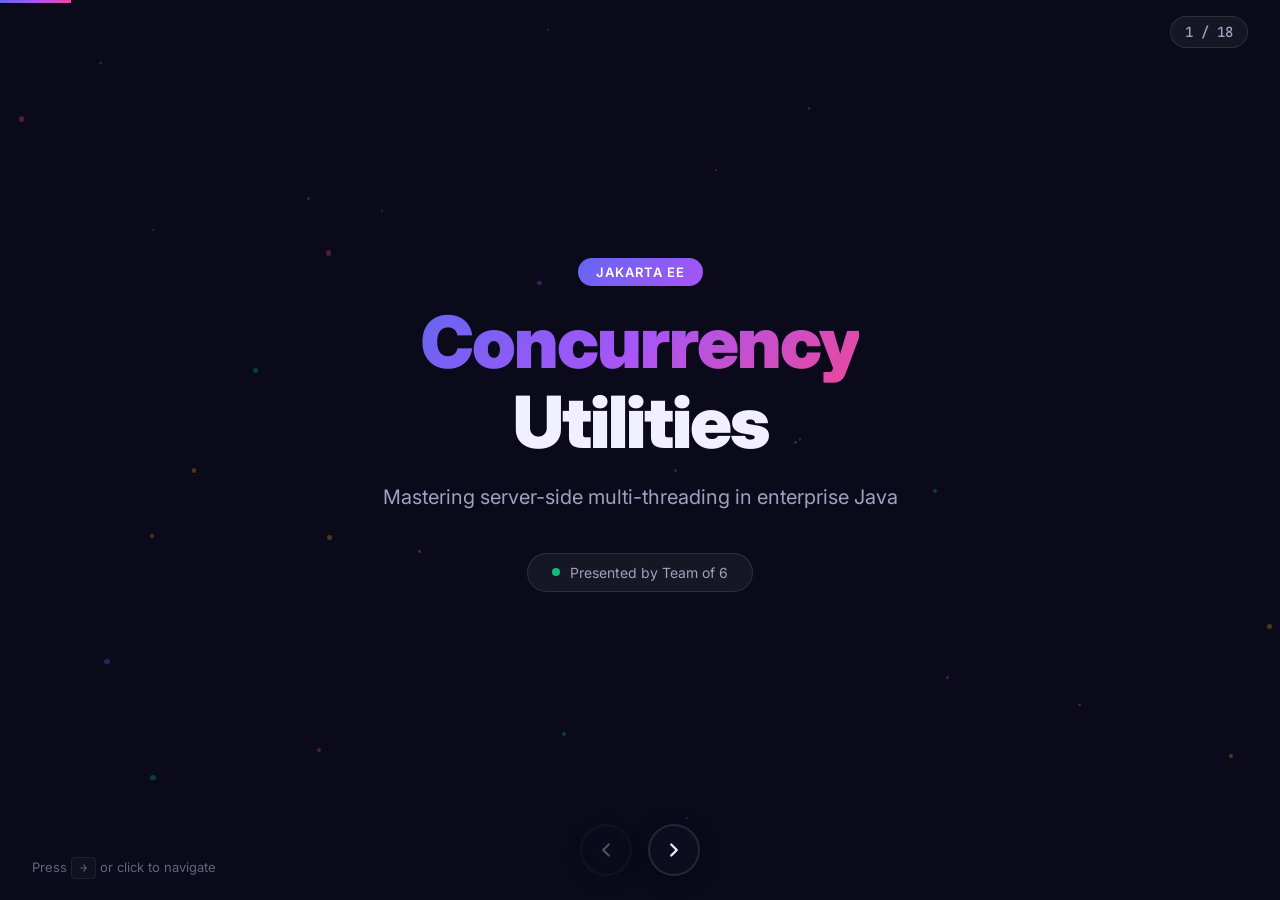
==== src/main/webapp/presentation/index.html @ 1af5ee8b "version2" ====
<!DOCTYPE html>
<html lang="en">
<head>
    <meta charset="UTF-8">
    <meta name="viewport" content="width=device-width, initial-scale=1.0">
    <title>Jakarta Concurrency Utilities — Presentation</title>
    <link href="https://fonts.googleapis.com/css2?family=Inter:wght@300;400;500;600;700;800;900&family=JetBrains+Mono:wght@400;500;600&display=swap" rel="stylesheet">
    <link rel="stylesheet" href="styles.css">
</head>
<body>

<!-- ========== SLIDE NAVIGATION ========== -->
<div class="progress-bar" id="progressBar"></div>
<div class="slide-counter" id="slideCounter">1 / 18</div>
<div class="nav-hint" id="navHint">Press <kbd>→</kbd> or click to navigate</div>

<!-- ========== SLIDES CONTAINER ========== -->
<div class="slides-wrapper" id="slidesWrapper">

    <!-- ==================== SLIDE 1: TITLE ==================== -->
    <section class="slide slide-title active" data-bg="dark">
        <div class="particle-bg" id="particles"></div>
        <div class="slide-content center-content">
            <div class="badge animate-pop">Jakarta EE</div>
            <h1 class="hero-title animate-slide-up">
                <span class="gradient-text">Concurrency</span>
                <br>Utilities
            </h1>
            <p class="subtitle animate-fade-in">Mastering server-side multi-threading in enterprise Java</p>
            <div class="team-badge animate-fade-in-delay">
                <span class="pulse-dot"></span>
                Presented by Team of 6
            </div>
        </div>
    </section>

    <!-- ==================== SLIDE 2: AGENDA ==================== -->
    <section class="slide" data-bg="dark">
        <div class="slide-content">
            <h2 class="section-title">📋 What We'll Cover Today</h2>
            <div class="agenda-grid">
                <div class="agenda-item" style="--delay: 0.1s">
                    <div class="agenda-number">01</div>
                    <div class="agenda-text">
                        <strong>Introduction</strong>
                        <span>Why Jakarta Concurrency?</span>
                    </div>
                </div>
                <div class="agenda-item" style="--delay: 0.2s">
                    <div class="agenda-number">02</div>
                    <div class="agenda-text">
                        <strong>ManagedExecutorService</strong>
                        <span>Controlled async execution</span>
                    </div>
                </div>
                <div class="agenda-item" style="--delay: 0.3s">
                    <div class="agenda-number">03</div>
                    <div class="agenda-text">
                        <strong>ManagedScheduledExecutorService</strong>
                        <span>Scheduled & periodic tasks</span>
                    </div>
                </div>
                <div class="agenda-item" style="--delay: 0.4s">
                    <div class="agenda-number">04</div>
                    <div class="agenda-text">
                        <strong>Async & Scheduled Tasks</strong>
                        <span>Real patterns & examples</span>
                    </div>
                </div>
                <div class="agenda-item" style="--delay: 0.5s">
                    <div class="agenda-number">05</div>
                    <div class="agenda-text">
                        <strong>Secure Thread Management</strong>
                        <span>Safety on the server</span>
                    </div>
                </div>
                <div class="agenda-item" style="--delay: 0.6s">
                    <div class="agenda-number">06</div>
                    <div class="agenda-text">
                        <strong>Use Cases</strong>
                        <span>Batch, notifications & more</span>
                    </div>
                </div>
            </div>
        </div>
    </section>

    <!-- ==================== SLIDE 3: THE PROBLEM ==================== -->
    <section class="slide" data-bg="gradient-red">
        <div class="slide-content center-content">
            <div class="emoji-large">🚫</div>
            <h2 class="section-title">The Problem</h2>
            <div class="callout-box danger">
                <h3>Why can't we just use <code>new Thread()</code>?</h3>
                <p>In a Jakarta EE server, creating raw threads is <strong>dangerous</strong>. The server has no control over them — no security context, no transaction propagation, no lifecycle management.</p>
            </div>
            <div class="comparison-row">
                <div class="comparison-card bad">
                    <div class="card-icon">💀</div>
                    <h4>Raw Threads</h4>
                    <ul>
                        <li>No security context</li>
                        <li>No JNDI access</li>
                        <li>Memory leaks</li>
                        <li>Uncontrolled lifecycle</li>
                    </ul>
                </div>
                <div class="comparison-card good">
                    <div class="card-icon">✅</div>
                    <h4>Jakarta Concurrency</h4>
                    <ul>
                        <li>Container-managed</li>
                        <li>Context propagation</li>
                        <li>Secure & monitored</li>
                        <li>Resource pooling</li>
                    </ul>
                </div>
            </div>
        </div>
    </section>

    <!-- ==================== SLIDE 4: WHAT IS JAKARTA CONCURRENCY ==================== -->
    <section class="slide" data-bg="dark">
        <div class="slide-content">
            <div class="badge">Section 01</div>
            <h2 class="section-title">What is Jakarta Concurrency?</h2>
            <div class="info-grid">
                <div class="info-card glass">
                    <div class="card-icon">📦</div>
                    <h3>Part of Jakarta EE</h3>
                    <p>A standardized API (formerly JSR 236) that provides concurrency utilities specifically designed for enterprise server applications.</p>
                </div>
                <div class="info-card glass">
                    <div class="card-icon">🧵</div>
                    <h3>Container-Managed</h3>
                    <p>All threads are created and supervised by the application server. The container controls thread pools, lifecycle, and context propagation.</p>
                </div>
                <div class="info-card glass">
                    <div class="card-icon">🔗</div>
                    <h3>Context-Aware</h3>
                    <p>Threads automatically inherit the security context, JNDI namespace, class loader, and other enterprise contexts from the calling thread.</p>
                </div>
            </div>
            <div class="key-point">
                <span class="key-icon">💡</span>
                <span>Think of it as <strong>java.util.concurrent</strong> — but redesigned for enterprise servers.</span>
            </div>
        </div>
    </section>

    <!-- ==================== SLIDE 5: THE 4 MAIN COMPONENTS ==================== -->
    <section class="slide" data-bg="dark">
        <div class="slide-content">
            <h2 class="section-title">The 4 Core Managed Objects</h2>
            <div class="four-grid">
                <div class="component-card" style="--accent: #6366f1">
                    <div class="component-icon">⚡</div>
                    <h3>ManagedExecutorService</h3>
                    <p>Submit async tasks (Runnable / Callable)</p>
                </div>
                <div class="component-card" style="--accent: #f59e0b">
                    <div class="component-icon">⏰</div>
                    <h3>ManagedScheduledExecutorService</h3>
                    <p>Schedule tasks with delays or at fixed rates</p>
                </div>
                <div class="component-card" style="--accent: #10b981">
                    <div class="component-icon">🏭</div>
                    <h3>ManagedThreadFactory</h3>
                    <p>Create container-managed threads</p>
                </div>
                <div class="component-card" style="--accent: #ec4899">
                    <div class="component-icon">🧩</div>
                    <h3>ContextService</h3>
                    <p>Capture & propagate contexts to threads</p>
                </div>
            </div>
        </div>
    </section>

    <!-- ==================== SLIDE 6: ManagedExecutorService EXPLAINED ==================== -->
    <section class="slide" data-bg="gradient-blue">
        <div class="slide-content">
            <div class="badge">Section 02</div>
            <h2 class="section-title">ManagedExecutorService</h2>
            <div class="split-layout">
                <div class="split-left">
                    <h3>📖 What is it?</h3>
                    <p>A managed version of <code>java.util.concurrent.ExecutorService</code> that the container provides. It executes tasks asynchronously while preserving the enterprise context.</p>
                    <div class="feature-list">
                        <div class="feature-item"><span class="check">✓</span> Inject with <code>@Resource</code></div>
                        <div class="feature-item"><span class="check">✓</span> Submit Runnable & Callable tasks</div>
                        <div class="feature-item"><span class="check">✓</span> Returns <code>Future&lt;T&gt;</code> for results</div>
                        <div class="feature-item"><span class="check">✓</span> Container handles thread lifecycle</div>
                    </div>
                </div>
                <div class="split-right">
                    <div class="code-window">
                        <div class="code-header">
                            <span class="dot red"></span>
                            <span class="dot yellow"></span>
                            <span class="dot green"></span>
                            <span class="code-title">OrderService.java</span>
                        </div>
                        <pre><code><span class="kw">@Stateless</span>
<span class="kw">public class</span> <span class="cls">OrderService</span> {

  <span class="kw">@Resource</span>
  <span class="typ">ManagedExecutorService</span> executor;

  <span class="kw">public void</span> <span class="fn">placeOrder</span>(<span class="typ">Order</span> order) {
    <span class="cmt">// Save order synchronously</span>
    orderRepo.save(order);

    <span class="cmt">// Fire-and-forget email</span>
    executor.<span class="fn">submit</span>(() -> {
      emailService.<span class="fn">send</span>(
        order.getEmail(),
        <span class="str">"Order Confirmed! 🎉"</span>
      );
    });
  }
}</code></pre>
                    </div>
                </div>
            </div>
        </div>
    </section>

    <!-- ==================== SLIDE 7: CREATIVE EXAMPLE - PIZZA TRACKER ==================== -->
    <section class="slide" data-bg="dark">
        <div class="slide-content">
            <h2 class="section-title">🍕 Creative Example: Pizza Order Tracker</h2>
            <p class="slide-subtitle">Imagine a pizza delivery app — when a customer orders, multiple things happen <em>at the same time</em>:</p>
            <div class="pipeline-visual">
                <div class="pipeline-step" style="--step-color: #f59e0b">
                    <div class="step-icon">🧾</div>
                    <div class="step-label">Save Order</div>
                    <div class="step-type">Main Thread</div>
                </div>
                <div class="pipeline-arrow">→</div>
                <div class="pipeline-step" style="--step-color: #6366f1">
                    <div class="step-icon">📧</div>
                    <div class="step-label">Send Email</div>
                    <div class="step-type">Async Thread 1</div>
                </div>
                <div class="pipeline-step" style="--step-color: #10b981">
                    <div class="step-icon">📱</div>
                    <div class="step-label">Push Notification</div>
                    <div class="step-type">Async Thread 2</div>
                </div>
                <div class="pipeline-step" style="--step-color: #ec4899">
                    <div class="step-icon">🧑‍🍳</div>
                    <div class="step-label">Notify Kitchen</div>
                    <div class="step-type">Async Thread 3</div>
                </div>
            </div>
            <div class="code-window small">
                <div class="code-header">
                    <span class="dot red"></span><span class="dot yellow"></span><span class="dot green"></span>
                    <span class="code-title">PizzaOrderService.java</span>
                </div>
                <pre><code><span class="kw">@Resource</span> <span class="typ">ManagedExecutorService</span> executor;

<span class="kw">public void</span> <span class="fn">orderPizza</span>(<span class="typ">PizzaOrder</span> pizza) {
    orderRepo.<span class="fn">save</span>(pizza);  <span class="cmt">// ← synchronous</span>

    executor.<span class="fn">submit</span>(() -> emailService.<span class="fn">send</span>(pizza));     <span class="cmt">// 📧 async</span>
    executor.<span class="fn">submit</span>(() -> pushService.<span class="fn">notify</span>(pizza));    <span class="cmt">// 📱 async</span>
    executor.<span class="fn">submit</span>(() -> kitchenDisplay.<span class="fn">show</span>(pizza));  <span class="cmt">// 🧑‍🍳 async</span>
}</code></pre>
            </div>
        </div>
    </section>

    <!-- ==================== SLIDE 8: ManagedScheduledExecutorService ==================== -->
    <section class="slide" data-bg="gradient-purple">
        <div class="slide-content">
            <div class="badge">Section 03</div>
            <h2 class="section-title">ManagedScheduledExecutorService</h2>
            <div class="split-layout">
                <div class="split-left">
                    <h3>📖 What is it?</h3>
                    <p>Extends <code>ManagedExecutorService</code> to add scheduling capabilities. You can run tasks after a delay or repeat them at fixed intervals — all container-managed.</p>
                    <div class="feature-list">
                        <div class="feature-item"><span class="check">✓</span> <code>schedule()</code> — run once after delay</div>
                        <div class="feature-item"><span class="check">✓</span> <code>scheduleAtFixedRate()</code> — repeat every N units</div>
                        <div class="feature-item"><span class="check">✓</span> <code>scheduleWithFixedDelay()</code> — delay between runs</div>
                        <div class="feature-item"><span class="check">✓</span> Returns <code>ScheduledFuture&lt;T&gt;</code></div>
                    </div>
                </div>
                <div class="split-right">
                    <div class="code-window">
                        <div class="code-header">
                            <span class="dot red"></span><span class="dot yellow"></span><span class="dot green"></span>
                            <span class="code-title">HealthCheckService.java</span>
                        </div>
                        <pre><code><span class="kw">@Singleton</span>
<span class="kw">@Startup</span>
<span class="kw">public class</span> <span class="cls">HealthCheckService</span> {

  <span class="kw">@Resource</span>
  <span class="typ">ManagedScheduledExecutorService</span>
      scheduler;

  <span class="kw">@PostConstruct</span>
  <span class="kw">public void</span> <span class="fn">init</span>() {
    scheduler.<span class="fn">scheduleAtFixedRate</span>(
      () -> {
        <span class="typ">boolean</span> ok = db.<span class="fn">ping</span>();
        log.<span class="fn">info</span>(<span class="str">"DB alive: "</span> + ok);
      },
      <span class="num">0</span>, <span class="num">30</span>, <span class="typ">TimeUnit</span>.SECONDS
    );
  }
}</code></pre>
                    </div>
                </div>
            </div>
        </div>
    </section>

    <!-- ==================== SLIDE 9: CREATIVE EXAMPLE - STOCK TICKER ==================== -->
    <section class="slide" data-bg="dark">
        <div class="slide-content">
            <h2 class="section-title">📈 Creative Example: Real-Time Stock Ticker</h2>
            <p class="slide-subtitle">Imagine building a stock price dashboard that refreshes every 5 seconds:</p>
            <div class="ticker-demo">
                <div class="ticker-row">
                    <span class="ticker-symbol">AAPL</span>
                    <span class="ticker-price up">$189.42</span>
                    <span class="ticker-change up">▲ +2.31%</span>
                </div>
                <div class="ticker-row">
                    <span class="ticker-symbol">GOOGL</span>
                    <span class="ticker-price down">$141.80</span>
                    <span class="ticker-change down">▼ -0.45%</span>
                </div>
                <div class="ticker-row">
                    <span class="ticker-symbol">MSFT</span>
                    <span class="ticker-price up">$378.91</span>
                    <span class="ticker-change up">▲ +1.12%</span>
                </div>
            </div>
            <div class="code-window small">
                <div class="code-header">
                    <span class="dot red"></span><span class="dot yellow"></span><span class="dot green"></span>
                    <span class="code-title">StockTickerService.java</span>
                </div>
                <pre><code><span class="kw">@Resource</span> <span class="typ">ManagedScheduledExecutorService</span> scheduler;

<span class="kw">@PostConstruct</span>
<span class="kw">public void</span> <span class="fn">startTicker</span>() {
    scheduler.<span class="fn">scheduleAtFixedRate</span>(() -> {
        <span class="typ">List</span>&lt;<span class="typ">StockPrice</span>&gt; prices = stockApi.<span class="fn">fetchLatest</span>();
        wsEndpoint.<span class="fn">broadcastToClients</span>(prices);  <span class="cmt">// Push via WebSocket</span>
    }, <span class="num">0</span>, <span class="num">5</span>, <span class="typ">TimeUnit</span>.SECONDS);  <span class="cmt">// ⏰ Every 5 seconds</span>
}</code></pre>
            </div>
        </div>
    </section>

    <!-- ==================== SLIDE 10: ASYNC TASKS ==================== -->
    <section class="slide" data-bg="gradient-green">
        <div class="slide-content">
            <div class="badge">Section 04</div>
            <h2 class="section-title">Asynchronous Tasks</h2>
            <div class="concept-visual">
                <div class="concept-box">
                    <h3>🔥 Fire-and-Forget</h3>
                    <p>Submit a task and don't wait for the result. Perfect for logging, emails, analytics.</p>
                    <div class="mini-code">
                        <code>executor.<span class="fn">submit</span>(() -> sendEmail());</code>
                    </div>
                </div>
                <div class="concept-box">
                    <h3>📬 Future-Based</h3>
                    <p>Submit a task and get a <code>Future&lt;T&gt;</code> to check the result later.</p>
                    <div class="mini-code">
                        <code><span class="typ">Future</span>&lt;<span class="typ">Report</span>&gt; f = executor.<span class="fn">submit</span>(() -> generateReport());<br><span class="typ">Report</span> r = f.<span class="fn">get</span>();  <span class="cmt">// blocks until ready</span></code>
                    </div>
                </div>
                <div class="concept-box">
                    <h3>🔗 CompletableFuture</h3>
                    <p>Chain multiple async operations in a pipeline.</p>
                    <div class="mini-code">
                        <code>executor.<span class="fn">supplyAsync</span>(() -> fetchData())<br>  .<span class="fn">thenApply</span>(data -> transform(data))<br>  .<span class="fn">thenAccept</span>(result -> save(result));</code>
                    </div>
                </div>
            </div>
        </div>
    </section>

    <!-- ==================== SLIDE 11: SCHEDULED TASKS ==================== -->
    <section class="slide" data-bg="dark">
        <div class="slide-content">
            <h2 class="section-title">⏰ Scheduled Tasks — The Patterns</h2>
            <div class="schedule-patterns">
                <div class="pattern-card">
                    <div class="pattern-header">
                        <span class="pattern-icon">⏳</span>
                        <h3>One-Time Delay</h3>
                    </div>
                    <div class="pattern-timeline">
                        <div class="timeline-point start">Now</div>
                        <div class="timeline-gap">— 10 min delay —</div>
                        <div class="timeline-point end">▶ Execute!</div>
                    </div>
                    <div class="mini-code"><code>scheduler.<span class="fn">schedule</span>(task, <span class="num">10</span>, MINUTES);</code></div>
                </div>
                <div class="pattern-card">
                    <div class="pattern-header">
                        <span class="pattern-icon">🔄</span>
                        <h3>Fixed Rate</h3>
                    </div>
                    <div class="pattern-timeline">
                        <div class="timeline-point start">▶</div>
                        <div class="timeline-gap">30s</div>
                        <div class="timeline-point">▶</div>
                        <div class="timeline-gap">30s</div>
                        <div class="timeline-point">▶</div>
                        <div class="timeline-gap">30s</div>
                        <div class="timeline-point end">▶ …</div>
                    </div>
                    <div class="mini-code"><code>scheduler.<span class="fn">scheduleAtFixedRate</span>(task, <span class="num">0</span>, <span class="num">30</span>, SECONDS);</code></div>
                </div>
                <div class="pattern-card">
                    <div class="pattern-header">
                        <span class="pattern-icon">⏸️</span>
                        <h3>Fixed Delay</h3>
                    </div>
                    <div class="pattern-timeline">
                        <div class="timeline-point start">▶ done</div>
                        <div class="timeline-gap">10s wait</div>
                        <div class="timeline-point">▶ done</div>
                        <div class="timeline-gap">10s wait</div>
                        <div class="timeline-point end">▶ …</div>
                    </div>
                    <div class="mini-code"><code>scheduler.<span class="fn">scheduleWithFixedDelay</span>(task, <span class="num">0</span>, <span class="num">10</span>, SECONDS);</code></div>
                </div>
            </div>
        </div>
    </section>

    <!-- ==================== SLIDE 12: CREATIVE EXAMPLE - SOCIAL MEDIA ==================== -->
    <section class="slide" data-bg="dark">
        <div class="slide-content">
            <h2 class="section-title">💬 Creative Example: Social Media Notifications</h2>
            <p class="slide-subtitle">A social media platform that batches notifications and sends digest emails every hour:</p>
            <div class="social-demo">
                <div class="notification-stack">
                    <div class="notif-item"><span>❤️</span> Alice liked your post</div>
                    <div class="notif-item"><span>💬</span> Bob commented on your photo</div>
                    <div class="notif-item"><span>👤</span> Charlie started following you</div>
                    <div class="notif-item"><span>🔄</span> Diana shared your story</div>
                </div>
                <div class="batch-arrow">📦 Batch every hour →</div>
                <div class="digest-email">
                    <div class="email-header">📧 Your hourly digest</div>
                    <div class="email-body">You have 4 new interactions!</div>
                </div>
            </div>
            <div class="code-window small">
                <div class="code-header">
                    <span class="dot red"></span><span class="dot yellow"></span><span class="dot green"></span>
                    <span class="code-title">NotificationDigestService.java</span>
                </div>
                <pre><code><span class="kw">@Resource</span> <span class="typ">ManagedScheduledExecutorService</span> scheduler;

<span class="kw">@PostConstruct</span>
<span class="kw">public void</span> <span class="fn">init</span>() {
    scheduler.<span class="fn">scheduleAtFixedRate</span>(() -> {
        <span class="typ">Map</span>&lt;<span class="typ">User</span>, <span class="typ">List</span>&lt;<span class="typ">Notification</span>&gt;&gt; pending = notifRepo.<span class="fn">fetchUnsent</span>();
        pending.<span class="fn">forEach</span>((user, notifs) -> {
            emailService.<span class="fn">sendDigest</span>(user, notifs);
            notifRepo.<span class="fn">markAsSent</span>(notifs);
        });
    }, <span class="num">0</span>, <span class="num">1</span>, <span class="typ">TimeUnit</span>.HOURS);
}</code></pre>
            </div>
        </div>
    </section>

    <!-- ==================== SLIDE 13: SECURE THREAD MANAGEMENT ==================== -->
    <section class="slide" data-bg="gradient-orange">
        <div class="slide-content">
            <div class="badge">Section 05</div>
            <h2 class="section-title">🔒 Secure Thread Management</h2>
            <div class="security-visual">
                <div class="security-layer">
                    <h3>What Gets Propagated?</h3>
                    <div class="context-flow">
                        <div class="context-source">
                            <div class="ctx-label">Calling Thread</div>
                            <div class="ctx-items">
                                <span class="ctx-tag security">🔐 Security</span>
                                <span class="ctx-tag jndi">📂 JNDI</span>
                                <span class="ctx-tag classloader">📦 ClassLoader</span>
                                <span class="ctx-tag transaction">💰 Transaction*</span>
                            </div>
                        </div>
                        <div class="flow-arrow">➡️ Auto-propagated ➡️</div>
                        <div class="context-dest">
                            <div class="ctx-label">Managed Thread</div>
                            <div class="ctx-items">
                                <span class="ctx-tag security">🔐 Security ✓</span>
                                <span class="ctx-tag jndi">📂 JNDI ✓</span>
                                <span class="ctx-tag classloader">📦 ClassLoader ✓</span>
                                <span class="ctx-tag transaction dim">💰 New Transaction</span>
                            </div>
                        </div>
                    </div>
                    <div class="note-box">
                        ⚠️ <strong>Note:</strong> Transactions do NOT propagate — each async task gets its own transaction context. This is by design for data integrity!
                    </div>
                </div>
            </div>
        </div>
    </section>

    <!-- ==================== SLIDE 14: CONTEXT SERVICE ==================== -->
    <section class="slide" data-bg="dark">
        <div class="slide-content">
            <h2 class="section-title">🧩 ContextService — Manual Context Capture</h2>
            <p class="slide-subtitle">Sometimes you need to explicitly capture context — for example, when passing lambdas to non-managed executors:</p>
            <div class="split-layout">
                <div class="split-left">
                    <div class="info-card glass">
                        <h3>How it works</h3>
                        <ol class="step-list">
                            <li><strong>Capture</strong> — Create a contextual proxy of your task</li>
                            <li><strong>Pass</strong> — Hand the proxy to any executor</li>
                            <li><strong>Execute</strong> — The proxy restores context before running</li>
                        </ol>
                    </div>
                </div>
                <div class="split-right">
                    <div class="code-window">
                        <div class="code-header">
                            <span class="dot red"></span><span class="dot yellow"></span><span class="dot green"></span>
                            <span class="code-title">ContextExample.java</span>
                        </div>
                        <pre><code><span class="kw">@Resource</span>
<span class="typ">ContextService</span> ctxService;

<span class="kw">public void</span> <span class="fn">process</span>() {
  <span class="typ">Runnable</span> task = () -> {
    <span class="cmt">// needs security context!</span>
    auditLog.<span class="fn">record</span>(
      <span class="str">"Action by: "</span> +
      ctx.<span class="fn">getCallerPrincipal</span>()
    );
  };

  <span class="cmt">// Wrap with context</span>
  <span class="typ">Runnable</span> ctxTask = ctxService
    .<span class="fn">contextualRunnable</span>(task);

  someExternalExecutor
    .<span class="fn">submit</span>(ctxTask); <span class="cmt">// ✅ Safe!</span>
}</code></pre>
                    </div>
                </div>
            </div>
        </div>
    </section>

    <!-- ==================== SLIDE 15: MANAGED THREAD FACTORY ==================== -->
    <section class="slide" data-bg="dark">
        <div class="slide-content">
            <h2 class="section-title">🏭 ManagedThreadFactory</h2>
            <p class="slide-subtitle">Need to create individual threads? Use the factory — it creates container-aware threads:</p>
            <div class="code-window">
                <div class="code-header">
                    <span class="dot red"></span><span class="dot yellow"></span><span class="dot green"></span>
                    <span class="code-title">LongPollingService.java</span>
                </div>
                <pre><code><span class="kw">@Resource</span>
<span class="typ">ManagedThreadFactory</span> threadFactory;

<span class="kw">public void</span> <span class="fn">startLongPolling</span>() {
    <span class="typ">Thread</span> pollingThread = threadFactory.<span class="fn">newThread</span>(() -> {
        <span class="kw">while</span> (!Thread.<span class="fn">currentThread</span>().<span class="fn">isInterrupted</span>()) {
            <span class="typ">List</span>&lt;<span class="typ">Event</span>&gt; events = externalApi.<span class="fn">poll</span>();  <span class="cmt">// Long-polling</span>
            events.<span class="fn">forEach</span>(e -> eventBus.<span class="fn">publish</span>(e));
        }
    });
    pollingThread.<span class="fn">setName</span>(<span class="str">"external-api-poller"</span>);
    pollingThread.<span class="fn">start</span>();
}

<span class="cmt">// ✅ Thread has JNDI, security context, and classloader</span>
<span class="cmt">// ✅ Container can monitor and shut down this thread</span></code></pre>
            </div>
        </div>
    </section>

    <!-- ==================== SLIDE 16: USE CASES ==================== -->
    <section class="slide" data-bg="gradient-teal">
        <div class="slide-content">
            <div class="badge">Section 06</div>
            <h2 class="section-title">Real-World Use Cases</h2>
            <div class="usecase-grid">
                <div class="usecase-card">
                    <div class="usecase-icon">📦</div>
                    <h3>Batch Processing</h3>
                    <p>Process thousands of invoices at the end of the month. Split work across multiple managed threads for parallel execution.</p>
                    <div class="mini-code">
                        <code>invoices.<span class="fn">parallelStream</span>().<span class="fn">forEach</span>(inv -><br>&nbsp;&nbsp;executor.<span class="fn">submit</span>(() -> process(inv)));</code>
                    </div>
                </div>
                <div class="usecase-card">
                    <div class="usecase-icon">🔔</div>
                    <h3>Notifications</h3>
                    <p>Send push notifications, SMS, or emails without blocking the user's HTTP request thread.</p>
                    <div class="mini-code">
                        <code>executor.<span class="fn">submit</span>(() -><br>&nbsp;&nbsp;pushService.<span class="fn">send</span>(userId, message));</code>
                    </div>
                </div>
                <div class="usecase-card">
                    <div class="usecase-icon">🔄</div>
                    <h3>Long-Running Tasks</h3>
                    <p>PDF generation, video transcoding, report building — offload to background threads and notify when done.</p>
                    <div class="mini-code">
                        <code><span class="typ">Future</span>&lt;<span class="typ">File</span>&gt; pdf = executor.<span class="fn">submit</span>(<br>&nbsp;&nbsp;() -> pdfEngine.<span class="fn">generate</span>(data));</code>
                    </div>
                </div>
            </div>
        </div>
    </section>

    <!-- ==================== SLIDE 17: CREATIVE EXAMPLE - E-COMMERCE ==================== -->
    <section class="slide" data-bg="dark">
        <div class="slide-content">
            <h2 class="section-title">🛒 Full Example: E-Commerce Order Pipeline</h2>
            <p class="slide-subtitle">Combining everything — a real-world e-commerce backend using Jakarta Concurrency:</p>
            <div class="code-window">
                <div class="code-header">
                    <span class="dot red"></span><span class="dot yellow"></span><span class="dot green"></span>
                    <span class="code-title">ECommerceOrderPipeline.java</span>
                </div>
                <pre><code><span class="kw">@Stateless</span>
<span class="kw">public class</span> <span class="cls">ECommerceOrderPipeline</span> {

    <span class="kw">@Resource</span> <span class="typ">ManagedExecutorService</span> executor;
    <span class="kw">@Resource</span> <span class="typ">ManagedScheduledExecutorService</span> scheduler;

    <span class="kw">public void</span> <span class="fn">processOrder</span>(<span class="typ">Order</span> order) {
        <span class="cmt">// 1. Save order (sync)</span>
        orderRepo.<span class="fn">save</span>(order);

        <span class="cmt">// 2. Fire parallel async tasks</span>
        <span class="typ">Future</span>&lt;<span class="typ">Invoice</span>&gt; invoice = executor.<span class="fn">submit</span>(() -> billing.<span class="fn">createInvoice</span>(order));
        executor.<span class="fn">submit</span>(() -> emailService.<span class="fn">sendConfirmation</span>(order));
        executor.<span class="fn">submit</span>(() -> inventory.<span class="fn">reserve</span>(order.getItems()));
        executor.<span class="fn">submit</span>(() -> analytics.<span class="fn">trackPurchase</span>(order));

        <span class="cmt">// 3. Schedule delivery status check in 2 hours</span>
        scheduler.<span class="fn">schedule</span>(
            () -> deliveryService.<span class="fn">checkStatus</span>(order.getId()),
            <span class="num">2</span>, <span class="typ">TimeUnit</span>.HOURS
        );
    }
}</code></pre>
            </div>
            <div class="key-point">
                <span class="key-icon">🎯</span>
                <span>One method, multiple concerns — all handled safely and efficiently by the container!</span>
            </div>
        </div>
    </section>

    <!-- ==================== SLIDE 18: SUMMARY & THANK YOU ==================== -->
    <section class="slide slide-title" data-bg="dark">
        <div class="particle-bg" id="particles2"></div>
        <div class="slide-content center-content">
            <h2 class="section-title">Key Takeaways</h2>
            <div class="takeaway-grid">
                <div class="takeaway-item">
                    <span class="takeaway-icon">🚫</span>
                    <span>Never use raw <code>new Thread()</code> in Jakarta EE</span>
                </div>
                <div class="takeaway-item">
                    <span class="takeaway-icon">⚡</span>
                    <span>Use <code>ManagedExecutorService</code> for async tasks</span>
                </div>
                <div class="takeaway-item">
                    <span class="takeaway-icon">⏰</span>
                    <span>Use <code>ManagedScheduledExecutorService</code> for timed tasks</span>
                </div>
                <div class="takeaway-item">
                    <span class="takeaway-icon">🔒</span>
                    <span>Context (security, JNDI) is auto-propagated</span>
                </div>
                <div class="takeaway-item">
                    <span class="takeaway-icon">🎯</span>
                    <span>Perfect for batch, notifications & long processes</span>
                </div>
            </div>
            <div class="thank-you-section">
                <h1 class="hero-title">
                    <span class="gradient-text">Thank You!</span>
                </h1>
                <p class="subtitle">Questions? 🤔</p>
            </div>
        </div>
    </section>

</div>

<script src="script.js"></script>
</body>
</html>
---- src/main/webapp/presentation/styles.css ----
/* ========== RESET & BASE ========== */
*,
*::before,
*::after {
    margin: 0;
    padding: 0;
    box-sizing: border-box;
}

:root {
    --bg-primary: #0a0a1a;
    --bg-secondary: #111128;
    --text-primary: #f0f0ff;
    --text-secondary: #a0a0c0;
    --accent-blue: #6366f1;
    --accent-purple: #a855f7;
    --accent-green: #10b981;
    --accent-orange: #f59e0b;
    --accent-red: #ef4444;
    --accent-pink: #ec4899;
    --accent-teal: #14b8a6;
    --glass-bg: rgba(255, 255, 255, 0.05);
    --glass-border: rgba(255, 255, 255, 0.1);
    --code-bg: #1a1a2e;
    --radius: 16px;
    --radius-sm: 8px;
}

html,
body {
    width: 100%;
    height: 100%;
    overflow: hidden;
    font-family: 'Inter', -apple-system, BlinkMacSystemFont, sans-serif;
    background: var(--bg-primary);
    color: var(--text-primary);
    -webkit-font-smoothing: antialiased;
}

/* ========== PROGRESS BAR ========== */
.progress-bar {
    position: fixed;
    top: 0;
    left: 0;
    height: 3px;
    background: linear-gradient(90deg, var(--accent-blue), var(--accent-purple), var(--accent-pink));
    z-index: 1000;
    transition: width 0.4s cubic-bezier(0.22, 1, 0.36, 1);
}

.slide-counter {
    position: fixed;
    top: 16px;
    right: 32px;
    font-size: 14px;
    font-weight: 500;
    color: var(--text-secondary);
    z-index: 1000;
    font-family: 'JetBrains Mono', monospace;
    background: var(--glass-bg);
    padding: 6px 14px;
    border-radius: 20px;
    border: 1px solid var(--glass-border);
    backdrop-filter: blur(10px);
}

.nav-hint {
    position: fixed;
    bottom: 24px;
    left: 32px;
    font-size: 13px;
    color: var(--text-secondary);
    z-index: 1000;
    opacity: 0.6;
    transition: opacity 0.5s;
}

.nav-hint kbd {
    background: var(--glass-bg);
    border: 1px solid var(--glass-border);
    padding: 2px 8px;
    border-radius: 4px;
    font-family: 'JetBrains Mono', monospace;
    font-size: 12px;
}

/* ========== SLIDES WRAPPER ========== */
.slides-wrapper {
    width: 100%;
    height: 100%;
    position: relative;
}

.slide {
    position: absolute;
    top: 0;
    left: 0;
    width: 100%;
    height: 100%;
    display: flex;
    flex-direction: column;
    align-items: center;
    justify-content: center;
    opacity: 0;
    visibility: hidden;
    overflow-y: auto;
    overflow-x: hidden;
    padding: 50px 40px 100px 40px;
}

.slide.active {
    opacity: 1;
    visibility: visible;
}

/* ========== BACKGROUNDS ========== */
.slide[data-bg="dark"] {
    background: var(--bg-primary);
}

.slide[data-bg="gradient-blue"] {
    background: linear-gradient(135deg, #0f0c29, #302b63, #24243e);
}

.slide[data-bg="gradient-purple"] {
    background: linear-gradient(135deg, #1a0a2e, #3b1d6e, #1a0a2e);
}

.slide[data-bg="gradient-green"] {
    background: linear-gradient(135deg, #0a1a0f, #0d3320, #0a1a0f);
}

.slide[data-bg="gradient-red"] {
    background: linear-gradient(135deg, #1a0a0a, #3b1010, #1a0a0a);
}

.slide[data-bg="gradient-orange"] {
    background: linear-gradient(135deg, #1a130a, #3b2510, #1a130a);
}

.slide[data-bg="gradient-teal"] {
    background: linear-gradient(135deg, #0a1a18, #0d332e, #0a1a18);
}

/* ========== PARTICLE BACKGROUND ========== */
.particle-bg {
    position: absolute;
    top: 0;
    left: 0;
    width: 100%;
    height: 100%;
    overflow: hidden;
    pointer-events: none;
}

.particle {
    position: absolute;
    width: 4px;
    height: 4px;
    background: var(--accent-blue);
    border-radius: 50%;
    opacity: 0.3;
    animation: floatParticle 8s infinite ease-in-out;
}

@keyframes floatParticle {

    0%,
    100% {
        transform: translateY(0) translateX(0);
        opacity: 0.2;
    }

    25% {
        transform: translateY(-30px) translateX(15px);
        opacity: 0.5;
    }

    50% {
        transform: translateY(-60px) translateX(-10px);
        opacity: 0.3;
    }

    75% {
        transform: translateY(-30px) translateX(20px);
        opacity: 0.5;
    }
}

/* ========== SLIDE CONTENT ========== */
.slide-content {
    max-width: 1100px;
    width: 100%;
    z-index: 1;
}

.center-content {
    text-align: center;
    display: flex;
    flex-direction: column;
    align-items: center;
}

/* ========== TYPOGRAPHY ========== */
.badge {
    display: inline-block;
    background: linear-gradient(135deg, var(--accent-blue), var(--accent-purple));
    color: white;
    padding: 6px 18px;
    border-radius: 20px;
    font-size: 13px;
    font-weight: 600;
    letter-spacing: 1px;
    text-transform: uppercase;
    margin-bottom: 16px;
}

.hero-title {
    font-size: 72px;
    font-weight: 900;
    line-height: 1.1;
    margin-bottom: 20px;
    letter-spacing: -2px;
}

.gradient-text {
    background: linear-gradient(135deg, #6366f1, #a855f7, #ec4899);
    -webkit-background-clip: text;
    -webkit-text-fill-color: transparent;
    background-clip: text;
}

.section-title {
    font-size: 36px;
    font-weight: 800;
    margin-bottom: 32px;
    letter-spacing: -1px;
}

.subtitle {
    font-size: 20px;
    color: var(--text-secondary);
    max-width: 600px;
    line-height: 1.6;
}

.slide-subtitle {
    font-size: 16px;
    color: var(--text-secondary);
    margin-bottom: 32px;
    line-height: 1.6;
}

.emoji-large {
    font-size: 64px;
    margin-bottom: 16px;
}

/* ========== TEAM BADGE ========== */
.team-badge {
    display: flex;
    align-items: center;
    gap: 10px;
    margin-top: 40px;
    background: var(--glass-bg);
    border: 1px solid var(--glass-border);
    padding: 10px 24px;
    border-radius: 30px;
    font-size: 14px;
    color: var(--text-secondary);
}

.pulse-dot {
    width: 8px;
    height: 8px;
    background: var(--accent-green);
    border-radius: 50%;
    animation: pulse 2s infinite;
}

@keyframes pulse {

    0%,
    100% {
        opacity: 1;
        box-shadow: 0 0 0 0 rgba(16, 185, 129, 0.4);
    }

    50% {
        opacity: 0.8;
        box-shadow: 0 0 0 8px rgba(16, 185, 129, 0);
    }
}

/* ========== ANIMATIONS ========== */
.animate-pop {
    animation: popIn 0.6s cubic-bezier(0.22, 1, 0.36, 1) both;
}

.animate-slide-up {
    animation: slideUp 0.8s cubic-bezier(0.22, 1, 0.36, 1) 0.2s both;
}

.animate-fade-in {
    animation: fadeIn 0.8s ease 0.5s both;
}

.animate-fade-in-delay {
    animation: fadeIn 0.8s ease 0.8s both;
}

@keyframes popIn {
    0% {
        transform: scale(0.8);
        opacity: 0;
    }

    100% {
        transform: scale(1);
        opacity: 1;
    }
}

@keyframes slideUp {
    0% {
        transform: translateY(40px);
        opacity: 0;
    }

    100% {
        transform: translateY(0);
        opacity: 1;
    }
}

@keyframes fadeIn {
    0% {
        opacity: 0;
    }

    100% {
        opacity: 1;
    }
}

/* ========== AGENDA GRID ========== */
.agenda-grid {
    display: grid;
    grid-template-columns: repeat(2, 1fr);
    gap: 16px;
    margin-top: 8px;
}

.agenda-item {
    display: flex;
    align-items: center;
    gap: 16px;
    padding: 20px 24px;
    background: var(--glass-bg);
    border: 1px solid var(--glass-border);
    border-radius: var(--radius);
    transition: all 0.3s;
    animation: slideUp 0.5s ease calc(var(--delay)) both;
}

.agenda-item:hover {
    background: rgba(255, 255, 255, 0.08);
    transform: translateY(-2px);
    border-color: var(--accent-blue);
}

.agenda-number {
    font-size: 28px;
    font-weight: 900;
    background: linear-gradient(135deg, var(--accent-blue), var(--accent-purple));
    -webkit-background-clip: text;
    -webkit-text-fill-color: transparent;
    background-clip: text;
    min-width: 48px;
}

.agenda-text {
    display: flex;
    flex-direction: column;
    gap: 4px;
}

.agenda-text strong {
    font-size: 16px;
    font-weight: 600;
}

.agenda-text span {
    font-size: 13px;
    color: var(--text-secondary);
}

/* ========== CALLOUT BOX ========== */
.callout-box {
    padding: 24px 32px;
    border-radius: var(--radius);
    margin-bottom: 32px;
    max-width: 700px;
    text-align: left;
}

.callout-box.danger {
    background: rgba(239, 68, 68, 0.1);
    border: 1px solid rgba(239, 68, 68, 0.3);
}

.callout-box h3 {
    font-size: 18px;
    margin-bottom: 8px;
}

.callout-box p {
    font-size: 15px;
    color: var(--text-secondary);
    line-height: 1.6;
}

.callout-box code {
    background: rgba(255, 255, 255, 0.1);
    padding: 2px 8px;
    border-radius: 4px;
    font-family: 'JetBrains Mono', monospace;
    font-size: 14px;
    color: var(--accent-red);
}

/* ========== COMPARISON CARDS ========== */
.comparison-row {
    display: flex;
    gap: 24px;
    max-width: 700px;
}

.comparison-card {
    flex: 1;
    padding: 24px;
    border-radius: var(--radius);
    text-align: left;
}

.comparison-card.bad {
    background: rgba(239, 68, 68, 0.08);
    border: 1px solid rgba(239, 68, 68, 0.2);
}

.comparison-card.good {
    background: rgba(16, 185, 129, 0.08);
    border: 1px solid rgba(16, 185, 129, 0.2);
}

.comparison-card .card-icon {
    font-size: 32px;
    margin-bottom: 8px;
}

.comparison-card h4 {
    font-size: 16px;
    font-weight: 700;
    margin-bottom: 12px;
}

.comparison-card ul {
    list-style: none;
    font-size: 14px;
    color: var(--text-secondary);
}

.comparison-card ul li {
    padding: 4px 0;
}

.comparison-card.bad ul li::before {
    content: "✗ ";
    color: var(--accent-red);
}

.comparison-card.good ul li::before {
    content: "✓ ";
    color: var(--accent-green);
}

/* ========== INFO GRID ========== */
.info-grid {
    display: grid;
    grid-template-columns: repeat(3, 1fr);
    gap: 20px;
    margin-bottom: 24px;
}

.info-card {
    padding: 28px 24px;
    border-radius: var(--radius);
    text-align: left;
}

.info-card.glass {
    background: var(--glass-bg);
    border: 1px solid var(--glass-border);
    backdrop-filter: blur(10px);
    transition: all 0.3s;
}

.info-card.glass:hover {
    background: rgba(255, 255, 255, 0.08);
    transform: translateY(-4px);
}

.info-card .card-icon {
    font-size: 36px;
    margin-bottom: 12px;
    display: block;
}

.info-card h3 {
    font-size: 18px;
    font-weight: 700;
    margin-bottom: 8px;
}

.info-card p {
    font-size: 14px;
    color: var(--text-secondary);
    line-height: 1.6;
}

/* ========== KEY POINT ========== */
.key-point {
    display: flex;
    align-items: center;
    gap: 12px;
    padding: 16px 24px;
    background: rgba(99, 102, 241, 0.1);
    border: 1px solid rgba(99, 102, 241, 0.2);
    border-radius: var(--radius);
    font-size: 15px;
    margin-top: 20px;
}

.key-icon {
    font-size: 24px;
}

/* ========== FOUR GRID (COMPONENTS) ========== */
.four-grid {
    display: grid;
    grid-template-columns: repeat(2, 1fr);
    gap: 20px;
}

.component-card {
    padding: 28px 24px;
    background: var(--glass-bg);
    border: 1px solid var(--glass-border);
    border-radius: var(--radius);
    border-left: 4px solid var(--accent, var(--accent-blue));
    transition: all 0.3s;
    text-align: left;
}

.component-card:hover {
    background: rgba(255, 255, 255, 0.08);
    transform: translateY(-4px);
}

.component-icon {
    font-size: 32px;
    margin-bottom: 8px;
}

.component-card h3 {
    font-size: 16px;
    font-weight: 700;
    margin-bottom: 6px;
    font-family: 'JetBrains Mono', monospace;
}

.component-card p {
    font-size: 14px;
    color: var(--text-secondary);
}

/* ========== SPLIT LAYOUT ========== */
.split-layout {
    display: grid;
    grid-template-columns: 1fr 1fr;
    gap: 32px;
    align-items: start;
}

.split-left h3 {
    font-size: 20px;
    font-weight: 700;
    margin-bottom: 12px;
}

.split-left p {
    font-size: 15px;
    color: var(--text-secondary);
    line-height: 1.7;
    margin-bottom: 20px;
}

.split-left code {
    background: rgba(255, 255, 255, 0.1);
    padding: 2px 6px;
    border-radius: 4px;
    font-family: 'JetBrains Mono', monospace;
    font-size: 13px;
    color: var(--accent-purple);
}

/* ========== FEATURE LIST ========== */
.feature-list {
    display: flex;
    flex-direction: column;
    gap: 10px;
}

.feature-item {
    display: flex;
    align-items: center;
    gap: 10px;
    font-size: 14px;
    color: var(--text-secondary);
}

.feature-item .check {
    color: var(--accent-green);
    font-weight: 700;
}

.feature-item code {
    background: rgba(255, 255, 255, 0.1);
    padding: 2px 6px;
    border-radius: 4px;
    font-family: 'JetBrains Mono', monospace;
    font-size: 12px;
    color: var(--accent-purple);
}

/* ========== CODE WINDOW ========== */
.code-window {
    background: var(--code-bg);
    border-radius: var(--radius);
    border: 1px solid var(--glass-border);
    overflow: hidden;
    box-shadow: 0 8px 32px rgba(0, 0, 0, 0.3);
}

.code-window.small {
    margin-top: 20px;
}

.code-header {
    display: flex;
    align-items: center;
    gap: 8px;
    padding: 12px 16px;
    background: rgba(0, 0, 0, 0.3);
    border-bottom: 1px solid var(--glass-border);
}

.dot {
    width: 12px;
    height: 12px;
    border-radius: 50%;
}

.dot.red {
    background: #ff5f56;
}

.dot.yellow {
    background: #ffbd2e;
}

.dot.green {
    background: #27c93f;
}

.code-title {
    margin-left: 8px;
    font-size: 12px;
    color: var(--text-secondary);
    font-family: 'JetBrains Mono', monospace;
}

.code-window pre {
    padding: 20px;
    overflow-x: auto;
    font-size: 13px;
    line-height: 1.7;
}

.code-window code {
    font-family: 'JetBrains Mono', monospace;
    color: var(--text-primary);
}

.code-window .kw {
    color: #c792ea;
    font-weight: 600;
}

.code-window .cls {
    color: #ffcb6b;
    font-weight: 600;
}

.code-window .fn {
    color: #82aaff;
}

.code-window .typ {
    color: #f78c6c;
}

.code-window .str {
    color: #c3e88d;
}

.code-window .num {
    color: #f78c6c;
}

.code-window .cmt {
    color: #546e7a;
    font-style: italic;
}

/* ========== PIPELINE VISUAL ========== */
.pipeline-visual {
    display: flex;
    align-items: center;
    justify-content: center;
    gap: 12px;
    margin-bottom: 24px;
    flex-wrap: wrap;
}

.pipeline-step {
    padding: 16px 20px;
    background: var(--glass-bg);
    border: 1px solid var(--glass-border);
    border-radius: var(--radius);
    text-align: center;
    border-top: 3px solid var(--step-color);
    min-width: 120px;
    transition: all 0.3s;
}

.pipeline-step:hover {
    transform: translateY(-4px);
    background: rgba(255, 255, 255, 0.08);
}

.step-icon {
    font-size: 28px;
    margin-bottom: 4px;
}

.step-label {
    font-size: 13px;
    font-weight: 600;
    margin-bottom: 2px;
}

.step-type {
    font-size: 11px;
    color: var(--text-secondary);
    font-family: 'JetBrains Mono', monospace;
}

.pipeline-arrow {
    font-size: 20px;
    color: var(--text-secondary);
}

/* ========== TICKER DEMO ========== */
.ticker-demo {
    max-width: 500px;
    margin: 0 auto 24px auto;
    background: var(--glass-bg);
    border: 1px solid var(--glass-border);
    border-radius: var(--radius);
    padding: 16px;
}

.ticker-row {
    display: flex;
    align-items: center;
    justify-content: space-between;
    padding: 12px 16px;
    border-radius: var(--radius-sm);
    transition: background 0.2s;
}

.ticker-row:hover {
    background: rgba(255, 255, 255, 0.05);
}

.ticker-symbol {
    font-family: 'JetBrains Mono', monospace;
    font-weight: 700;
    font-size: 16px;
    min-width: 80px;
}

.ticker-price {
    font-family: 'JetBrains Mono', monospace;
    font-size: 16px;
    font-weight: 600;
}

.ticker-price.up {
    color: var(--accent-green);
}

.ticker-price.down {
    color: var(--accent-red);
}

.ticker-change {
    font-family: 'JetBrains Mono', monospace;
    font-size: 13px;
    min-width: 80px;
    text-align: right;
}

.ticker-change.up {
    color: var(--accent-green);
}

.ticker-change.down {
    color: var(--accent-red);
}

/* ========== CONCEPT VISUAL ========== */
.concept-visual {
    display: grid;
    grid-template-columns: repeat(3, 1fr);
    gap: 20px;
}

.concept-box {
    padding: 24px;
    background: var(--glass-bg);
    border: 1px solid var(--glass-border);
    border-radius: var(--radius);
    text-align: left;
    transition: all 0.3s;
}

.concept-box:hover {
    background: rgba(255, 255, 255, 0.08);
    transform: translateY(-4px);
}

.concept-box h3 {
    font-size: 18px;
    font-weight: 700;
    margin-bottom: 8px;
}

.concept-box p {
    font-size: 14px;
    color: var(--text-secondary);
    line-height: 1.6;
    margin-bottom: 16px;
}

.concept-box code {
    background: rgba(255, 255, 255, 0.1);
    padding: 2px 6px;
    border-radius: 4px;
    font-family: 'JetBrains Mono', monospace;
    font-size: 12px;
    color: var(--accent-purple);
}

.mini-code {
    background: var(--code-bg);
    padding: 12px 16px;
    border-radius: var(--radius-sm);
    font-family: 'JetBrains Mono', monospace;
    font-size: 12px;
    line-height: 1.7;
    border: 1px solid var(--glass-border);
    overflow-x: auto;
}

.mini-code .fn {
    color: #82aaff;
}

.mini-code .typ {
    color: #f78c6c;
}

.mini-code .str {
    color: #c3e88d;
}

.mini-code .num {
    color: #f78c6c;
}

.mini-code .cmt {
    color: #546e7a;
    font-style: italic;
}

/* ========== SCHEDULE PATTERNS ========== */
.schedule-patterns {
    display: grid;
    grid-template-columns: repeat(3, 1fr);
    gap: 20px;
}

.pattern-card {
    padding: 24px;
    background: var(--glass-bg);
    border: 1px solid var(--glass-border);
    border-radius: var(--radius);
    text-align: left;
}

.pattern-header {
    display: flex;
    align-items: center;
    gap: 10px;
    margin-bottom: 16px;
}

.pattern-icon {
    font-size: 28px;
}

.pattern-header h3 {
    font-size: 16px;
    font-weight: 700;
}

.pattern-timeline {
    display: flex;
    align-items: center;
    gap: 6px;
    margin-bottom: 16px;
    font-size: 12px;
    font-family: 'JetBrains Mono', monospace;
    color: var(--text-secondary);
    flex-wrap: wrap;
}

.timeline-point {
    background: rgba(99, 102, 241, 0.2);
    border: 1px solid rgba(99, 102, 241, 0.4);
    padding: 4px 8px;
    border-radius: 4px;
    color: var(--accent-blue);
    font-weight: 600;
}

.timeline-point.start {
    border-color: var(--accent-green);
    color: var(--accent-green);
}

.timeline-point.end {
    border-color: var(--accent-orange);
    color: var(--accent-orange);
}

.timeline-gap {
    color: var(--text-secondary);
    font-style: italic;
    font-size: 11px;
}

/* ========== SOCIAL DEMO ========== */
.social-demo {
    display: flex;
    align-items: center;
    justify-content: center;
    gap: 24px;
    margin-bottom: 24px;
    flex-wrap: wrap;
}

.notification-stack {
    display: flex;
    flex-direction: column;
    gap: 8px;
}

.notif-item {
    display: flex;
    align-items: center;
    gap: 10px;
    padding: 10px 16px;
    background: var(--glass-bg);
    border: 1px solid var(--glass-border);
    border-radius: var(--radius-sm);
    font-size: 13px;
    animation: slideInLeft 0.5s ease both;
}

.notif-item:nth-child(2) {
    animation-delay: 0.1s;
}

.notif-item:nth-child(3) {
    animation-delay: 0.2s;
}

.notif-item:nth-child(4) {
    animation-delay: 0.3s;
}

@keyframes slideInLeft {
    from {
        transform: translateX(-20px);
        opacity: 0;
    }

    to {
        transform: translateX(0);
        opacity: 1;
    }
}

.batch-arrow {
    font-size: 14px;
    color: var(--accent-orange);
    font-weight: 600;
}

.digest-email {
    background: var(--glass-bg);
    border: 1px solid var(--glass-border);
    border-radius: var(--radius);
    overflow: hidden;
    min-width: 200px;
}

.email-header {
    padding: 10px 16px;
    background: rgba(99, 102, 241, 0.1);
    border-bottom: 1px solid var(--glass-border);
    font-size: 13px;
    font-weight: 600;
}

.email-body {
    padding: 16px;
    font-size: 13px;
    color: var(--text-secondary);
}

/* ========== SECURITY VISUAL ========== */
.security-layer {
    padding: 32px;
    background: var(--glass-bg);
    border: 1px solid var(--glass-border);
    border-radius: var(--radius);
}

.security-layer h3 {
    font-size: 20px;
    font-weight: 700;
    margin-bottom: 24px;
}

.context-flow {
    display: flex;
    align-items: center;
    justify-content: center;
    gap: 24px;
    margin-bottom: 24px;
    flex-wrap: wrap;
}

.context-source,
.context-dest {
    padding: 24px;
    background: rgba(0, 0, 0, 0.3);
    border-radius: var(--radius);
    min-width: 240px;
}

.ctx-label {
    font-size: 14px;
    font-weight: 700;
    margin-bottom: 12px;
    text-align: center;
}

.ctx-items {
    display: flex;
    flex-direction: column;
    gap: 8px;
}

.ctx-tag {
    display: inline-block;
    padding: 6px 12px;
    border-radius: var(--radius-sm);
    font-size: 13px;
    font-weight: 500;
}

.ctx-tag.security {
    background: rgba(99, 102, 241, 0.15);
    border: 1px solid rgba(99, 102, 241, 0.3);
}

.ctx-tag.jndi {
    background: rgba(245, 158, 11, 0.15);
    border: 1px solid rgba(245, 158, 11, 0.3);
}

.ctx-tag.classloader {
    background: rgba(16, 185, 129, 0.15);
    border: 1px solid rgba(16, 185, 129, 0.3);
}

.ctx-tag.transaction {
    background: rgba(236, 72, 153, 0.15);
    border: 1px solid rgba(236, 72, 153, 0.3);
}

.ctx-tag.dim {
    opacity: 0.6;
}

.flow-arrow {
    font-size: 16px;
    font-weight: 700;
    color: var(--accent-green);
}

.note-box {
    padding: 16px 20px;
    background: rgba(245, 158, 11, 0.1);
    border: 1px solid rgba(245, 158, 11, 0.3);
    border-radius: var(--radius-sm);
    font-size: 14px;
    color: var(--text-secondary);
    line-height: 1.6;
}

/* ========== STEP LIST ========== */
.step-list {
    list-style: none;
    counter-reset: steps;
}

.step-list li {
    counter-increment: steps;
    padding: 10px 0;
    font-size: 14px;
    color: var(--text-secondary);
    line-height: 1.6;
    border-bottom: 1px solid var(--glass-border);
}

.step-list li:last-child {
    border-bottom: none;
}

.step-list li::before {
    content: counter(steps) ". ";
    font-weight: 700;
    color: var(--accent-blue);
}

/* ========== USE CASE GRID ========== */
.usecase-grid {
    display: grid;
    grid-template-columns: repeat(3, 1fr);
    gap: 20px;
}

.usecase-card {
    padding: 28px 24px;
    background: var(--glass-bg);
    border: 1px solid var(--glass-border);
    border-radius: var(--radius);
    text-align: left;
    transition: all 0.3s;
}

.usecase-card:hover {
    background: rgba(255, 255, 255, 0.08);
    transform: translateY(-4px);
}

.usecase-icon {
    font-size: 36px;
    margin-bottom: 12px;
}

.usecase-card h3 {
    font-size: 18px;
    font-weight: 700;
    margin-bottom: 8px;
}

.usecase-card p {
    font-size: 14px;
    color: var(--text-secondary);
    line-height: 1.6;
    margin-bottom: 16px;
}

/* ========== TAKEAWAY GRID ========== */
.takeaway-grid {
    display: flex;
    flex-direction: column;
    gap: 12px;
    margin-bottom: 48px;
    max-width: 600px;
    width: 100%;
}

.takeaway-item {
    display: flex;
    align-items: center;
    gap: 14px;
    padding: 14px 20px;
    background: var(--glass-bg);
    border: 1px solid var(--glass-border);
    border-radius: var(--radius);
    font-size: 15px;
    text-align: left;
    transition: all 0.3s;
}

.takeaway-item:hover {
    background: rgba(255, 255, 255, 0.08);
    transform: translateX(8px);
}

.takeaway-icon {
    font-size: 24px;
}

.takeaway-item code {
    background: rgba(255, 255, 255, 0.1);
    padding: 2px 6px;
    border-radius: 4px;
    font-family: 'JetBrains Mono', monospace;
    font-size: 13px;
    color: var(--accent-purple);
}

.thank-you-section {
    margin-top: 16px;
}

/* ========== RESPONSIVE ========== */
@media (max-width: 900px) {
    .slide {
        padding: 40px 20px;
    }

    .hero-title {
        font-size: 48px;
    }

    .section-title {
        font-size: 28px;
    }

    .info-grid,
    .four-grid,
    .concept-visual,
    .schedule-patterns,
    .usecase-grid {
        grid-template-columns: 1fr;
    }

    .split-layout {
        grid-template-columns: 1fr;
    }

    .agenda-grid {
        grid-template-columns: 1fr;
    }

    .comparison-row {
        flex-direction: column;
    }

    .pipeline-visual {
        flex-direction: column;
    }

    .social-demo {
        flex-direction: column;
    }

    .context-flow {
        flex-direction: column;
    }

    .nav-buttons {
        bottom: 16px;
        gap: 12px;
    }

    .nav-btn {
        width: 44px;
        height: 44px;
    }
}

/* ========== NAVIGATION BUTTONS ========== */
.nav-buttons {
    position: fixed;
    bottom: 24px;
    left: 50%;
    transform: translateX(-50%);
    display: flex;
    align-items: center;
    gap: 16px;
    z-index: 1001;
}

.nav-btn {
    width: 52px;
    height: 52px;
    border-radius: 50%;
    border: 2px solid var(--glass-border);
    background: rgba(15, 15, 35, 0.85);
    backdrop-filter: blur(12px);
    color: var(--text-primary);
    cursor: pointer;
    display: flex;
    align-items: center;
    justify-content: center;
    transition: all 0.25s ease;
    outline: none;
    box-shadow: 0 4px 20px rgba(0, 0, 0, 0.3);
}

.nav-btn:hover:not(:disabled) {
    background: rgba(99, 102, 241, 0.3);
    border-color: var(--accent-blue);
    transform: scale(1.1);
    box-shadow: 0 4px 24px rgba(99, 102, 241, 0.3);
}

.nav-btn:active:not(:disabled) {
    transform: scale(0.95);
}

.nav-btn:disabled {
    cursor: not-allowed;
    opacity: 0.3;
}

.nav-btn svg {
    width: 22px;
    height: 22px;
}
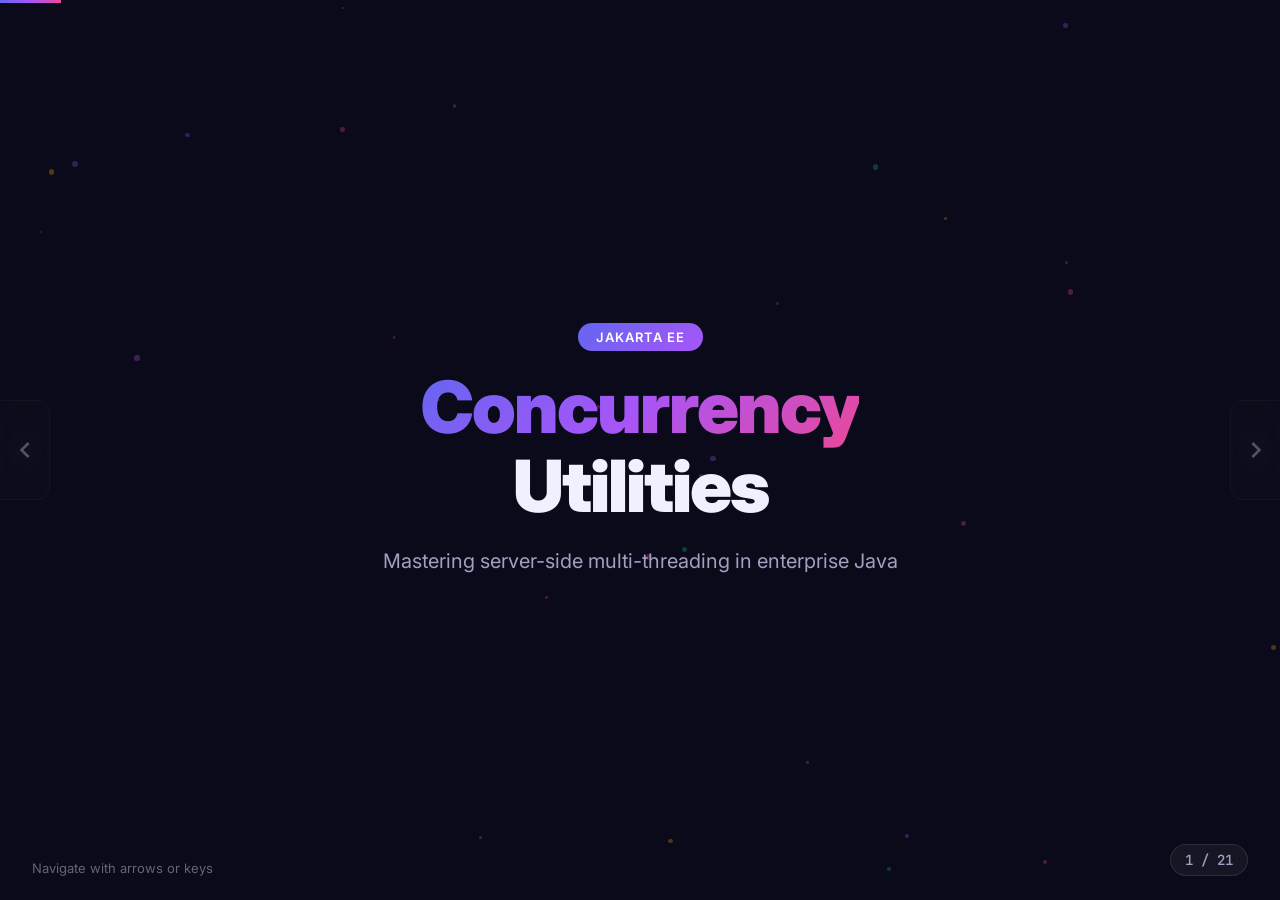
==== commit 67007492: "add examples" ====
--- a/src/main/webapp/presentation/index.html
+++ b/src/main/webapp/presentation/index.html
@@ -1,207 +1,262 @@
 <!DOCTYPE html>
 <html lang="en">
+
 <head>
     <meta charset="UTF-8">
     <meta name="viewport" content="width=device-width, initial-scale=1.0">
     <title>Jakarta Concurrency Utilities — Presentation</title>
-    <link href="https://fonts.googleapis.com/css2?family=Inter:wght@300;400;500;600;700;800;900&family=JetBrains+Mono:wght@400;500;600&display=swap" rel="stylesheet">
+    <link
+        href="https://fonts.googleapis.com/css2?family=Inter:wght@300;400;500;600;700;800;900&family=JetBrains+Mono:wght@400;500;600&display=swap"
+        rel="stylesheet">
     <link rel="stylesheet" href="styles.css">
 </head>
+
 <body>
 
-<!-- ========== SLIDE NAVIGATION ========== -->
-<div class="progress-bar" id="progressBar"></div>
-<div class="slide-counter" id="slideCounter">1 / 18</div>
-<div class="nav-hint" id="navHint">Press <kbd>→</kbd> or click to navigate</div>
-
-<!-- ========== SLIDES CONTAINER ========== -->
-<div class="slides-wrapper" id="slidesWrapper">
-
-    <!-- ==================== SLIDE 1: TITLE ==================== -->
-    <section class="slide slide-title active" data-bg="dark">
-        <div class="particle-bg" id="particles"></div>
-        <div class="slide-content center-content">
-            <div class="badge animate-pop">Jakarta EE</div>
-            <h1 class="hero-title animate-slide-up">
-                <span class="gradient-text">Concurrency</span>
-                <br>Utilities
-            </h1>
-            <p class="subtitle animate-fade-in">Mastering server-side multi-threading in enterprise Java</p>
-            <div class="team-badge animate-fade-in-delay">
-                <span class="pulse-dot"></span>
-                Presented by Team of 6
-            </div>
-        </div>
-    </section>
-
-    <!-- ==================== SLIDE 2: AGENDA ==================== -->
-    <section class="slide" data-bg="dark">
-        <div class="slide-content">
-            <h2 class="section-title">📋 What We'll Cover Today</h2>
-            <div class="agenda-grid">
-                <div class="agenda-item" style="--delay: 0.1s">
-                    <div class="agenda-number">01</div>
-                    <div class="agenda-text">
-                        <strong>Introduction</strong>
-                        <span>Why Jakarta Concurrency?</span>
-                    </div>
-                </div>
-                <div class="agenda-item" style="--delay: 0.2s">
-                    <div class="agenda-number">02</div>
-                    <div class="agenda-text">
-                        <strong>ManagedExecutorService</strong>
-                        <span>Controlled async execution</span>
-                    </div>
-                </div>
-                <div class="agenda-item" style="--delay: 0.3s">
-                    <div class="agenda-number">03</div>
-                    <div class="agenda-text">
-                        <strong>ManagedScheduledExecutorService</strong>
-                        <span>Scheduled & periodic tasks</span>
-                    </div>
-                </div>
-                <div class="agenda-item" style="--delay: 0.4s">
-                    <div class="agenda-number">04</div>
-                    <div class="agenda-text">
-                        <strong>Async & Scheduled Tasks</strong>
-                        <span>Real patterns & examples</span>
-                    </div>
-                </div>
-                <div class="agenda-item" style="--delay: 0.5s">
-                    <div class="agenda-number">05</div>
-                    <div class="agenda-text">
-                        <strong>Secure Thread Management</strong>
-                        <span>Safety on the server</span>
-                    </div>
-                </div>
-                <div class="agenda-item" style="--delay: 0.6s">
-                    <div class="agenda-number">06</div>
-                    <div class="agenda-text">
-                        <strong>Use Cases</strong>
-                        <span>Batch, notifications & more</span>
-                    </div>
-                </div>
-            </div>
-        </div>
-    </section>
-
-    <!-- ==================== SLIDE 3: THE PROBLEM ==================== -->
-    <section class="slide" data-bg="gradient-red">
-        <div class="slide-content center-content">
-            <div class="emoji-large">🚫</div>
-            <h2 class="section-title">The Problem</h2>
-            <div class="callout-box danger">
-                <h3>Why can't we just use <code>new Thread()</code>?</h3>
-                <p>In a Jakarta EE server, creating raw threads is <strong>dangerous</strong>. The server has no control over them — no security context, no transaction propagation, no lifecycle management.</p>
-            </div>
-            <div class="comparison-row">
-                <div class="comparison-card bad">
-                    <div class="card-icon">💀</div>
-                    <h4>Raw Threads</h4>
-                    <ul>
-                        <li>No security context</li>
-                        <li>No JNDI access</li>
-                        <li>Memory leaks</li>
-                        <li>Uncontrolled lifecycle</li>
-                    </ul>
-                </div>
-                <div class="comparison-card good">
-                    <div class="card-icon">✅</div>
-                    <h4>Jakarta Concurrency</h4>
-                    <ul>
-                        <li>Container-managed</li>
-                        <li>Context propagation</li>
-                        <li>Secure & monitored</li>
-                        <li>Resource pooling</li>
-                    </ul>
-                </div>
-            </div>
-        </div>
-    </section>
-
-    <!-- ==================== SLIDE 4: WHAT IS JAKARTA CONCURRENCY ==================== -->
-    <section class="slide" data-bg="dark">
-        <div class="slide-content">
-            <div class="badge">Section 01</div>
-            <h2 class="section-title">What is Jakarta Concurrency?</h2>
-            <div class="info-grid">
-                <div class="info-card glass">
-                    <div class="card-icon">📦</div>
-                    <h3>Part of Jakarta EE</h3>
-                    <p>A standardized API (formerly JSR 236) that provides concurrency utilities specifically designed for enterprise server applications.</p>
-                </div>
-                <div class="info-card glass">
-                    <div class="card-icon">🧵</div>
-                    <h3>Container-Managed</h3>
-                    <p>All threads are created and supervised by the application server. The container controls thread pools, lifecycle, and context propagation.</p>
-                </div>
-                <div class="info-card glass">
-                    <div class="card-icon">🔗</div>
-                    <h3>Context-Aware</h3>
-                    <p>Threads automatically inherit the security context, JNDI namespace, class loader, and other enterprise contexts from the calling thread.</p>
-                </div>
-            </div>
-            <div class="key-point">
-                <span class="key-icon">💡</span>
-                <span>Think of it as <strong>java.util.concurrent</strong> — but redesigned for enterprise servers.</span>
-            </div>
-        </div>
-    </section>
-
-    <!-- ==================== SLIDE 5: THE 4 MAIN COMPONENTS ==================== -->
-    <section class="slide" data-bg="dark">
-        <div class="slide-content">
-            <h2 class="section-title">The 4 Core Managed Objects</h2>
-            <div class="four-grid">
-                <div class="component-card" style="--accent: #6366f1">
-                    <div class="component-icon">⚡</div>
-                    <h3>ManagedExecutorService</h3>
-                    <p>Submit async tasks (Runnable / Callable)</p>
-                </div>
-                <div class="component-card" style="--accent: #f59e0b">
-                    <div class="component-icon">⏰</div>
-                    <h3>ManagedScheduledExecutorService</h3>
-                    <p>Schedule tasks with delays or at fixed rates</p>
-                </div>
-                <div class="component-card" style="--accent: #10b981">
-                    <div class="component-icon">🏭</div>
-                    <h3>ManagedThreadFactory</h3>
-                    <p>Create container-managed threads</p>
-                </div>
-                <div class="component-card" style="--accent: #ec4899">
-                    <div class="component-icon">🧩</div>
-                    <h3>ContextService</h3>
-                    <p>Capture & propagate contexts to threads</p>
-                </div>
-            </div>
-        </div>
-    </section>
-
-    <!-- ==================== SLIDE 6: ManagedExecutorService EXPLAINED ==================== -->
-    <section class="slide" data-bg="gradient-blue">
-        <div class="slide-content">
-            <div class="badge">Section 02</div>
-            <h2 class="section-title">ManagedExecutorService</h2>
-            <div class="split-layout">
-                <div class="split-left">
-                    <h3>📖 What is it?</h3>
-                    <p>A managed version of <code>java.util.concurrent.ExecutorService</code> that the container provides. It executes tasks asynchronously while preserving the enterprise context.</p>
-                    <div class="feature-list">
-                        <div class="feature-item"><span class="check">✓</span> Inject with <code>@Resource</code></div>
-                        <div class="feature-item"><span class="check">✓</span> Submit Runnable & Callable tasks</div>
-                        <div class="feature-item"><span class="check">✓</span> Returns <code>Future&lt;T&gt;</code> for results</div>
-                        <div class="feature-item"><span class="check">✓</span> Container handles thread lifecycle</div>
-                    </div>
-                </div>
-                <div class="split-right">
-                    <div class="code-window">
-                        <div class="code-header">
-                            <span class="dot red"></span>
-                            <span class="dot yellow"></span>
-                            <span class="dot green"></span>
-                            <span class="code-title">OrderService.java</span>
-                        </div>
-                        <pre><code><span class="kw">@Stateless</span>
+    <!-- ========== SLIDE NAVIGATION ========== -->
+    <div class="progress-bar" id="progressBar"></div>
+    <div class="slide-counter" id="slideCounter">1 / 21</div>
+    <div class="nav-hint" id="navHint">Navigate with arrows or keys</div>
+
+    <div class="side-nav left" id="prevBtn" title="Previous Slide">
+        <svg viewBox="0 0 24 24">
+            <path d="M15.41 7.41L14 6l-6 6 6 6 1.41-1.41L10.83 12z" />
+        </svg>
+    </div>
+    <div class="side-nav right" id="nextBtn" title="Next Slide">
+        <svg viewBox="0 0 24 24">
+            <path d="M10 6L8.59 7.41 13.17 12l-4.58 4.59L10 18l6-6z" />
+        </svg>
+    </div>
+
+    <!-- ========== SLIDES CONTAINER ========== -->
+    <div class="slides-wrapper" id="slidesWrapper">
+
+        <!-- ==================== SLIDE 1: TITLE ==================== -->
+        <section class="slide slide-title active" data-bg="dark">
+            <div class="particle-bg" id="particles"></div>
+            <div class="slide-content center-content">
+                <div class="badge animate-pop">Jakarta EE</div>
+                <h1 class="hero-title animate-slide-up">
+                    <span class="gradient-text">Concurrency</span>
+                    <br>Utilities
+                </h1>
+                <p class="subtitle animate-fade-in">Mastering server-side multi-threading in enterprise Java</p>
+
+            </div>
+        </section>
+
+        <!-- ==================== SLIDE 2: AGENDA ==================== -->
+        <section class="slide" data-bg="dark">
+            <div class="slide-content">
+                <h2 class="section-title">📋 What We'll Cover Today</h2>
+                <div class="agenda-grid">
+                    <div class="agenda-item" style="--delay: 0.1s">
+                        <div class="agenda-number">01</div>
+                        <div class="agenda-text">
+                            <span>Why Jakarta Concurrency?</span>
+                        </div>
+                    </div>
+                    <div class="agenda-item" style="--delay: 0.2s">
+                        <div class="agenda-number">02</div>
+                        <div class="agenda-text">
+                            <span>Controlled async execution</span>
+                        </div>
+                    </div>
+                    <div class="agenda-item" style="--delay: 0.3s">
+                        <div class="agenda-number">03</div>
+                        <div class="agenda-text">
+                            <span>Scheduled & periodic tasks</span>
+                        </div>
+                    </div>
+                    <div class="agenda-item" style="--delay: 0.4s">
+                        <div class="agenda-number">04</div>
+                        <div class="agenda-text">
+                            <span>Real patterns & examples</span>
+                        </div>
+                    </div>
+                    <div class="agenda-item" style="--delay: 0.5s">
+                        <div class="agenda-number">05</div>
+                        <div class="agenda-text">
+                            <span>Safety on the server</span>
+                        </div>
+                    </div>
+                    <div class="agenda-item" style="--delay: 0.6s">
+                        <div class="agenda-number">06</div>
+                        <div class="agenda-text">
+                            <span>Batch, notifications & more</span>
+                        </div>
+                    </div>
+                </div>
+            </div>
+        </section>
+
+        <!-- ==================== SLIDE 3: THE PROBLEM ==================== -->
+        <section class="slide" data-bg="gradient-red">
+            <div class="slide-content center-content">
+                <div class="emoji-large">🚫</div>
+                <h2 class="section-title">The Problem</h2>
+                <div class="callout-box danger">
+                    <h3>Why can't we just use <code>new Thread()</code>?</h3>
+                    <p>In a Jakarta EE server, creating raw threads is <strong>dangerous</strong>. The server has no
+                        control over them — no security context, no transaction propagation, no lifecycle management.
+                    </p>
+                </div>
+                <div class="comparison-row">
+                    <div class="comparison-card bad">
+                        <div class="card-icon">💀</div>
+                        <h4>Raw Threads</h4>
+                        <ul>
+                            <li>No security context</li>
+                            <li>No JNDI access</li>
+                            <li>Memory leaks</li>
+                            <li>Uncontrolled lifecycle</li>
+                        </ul>
+                    </div>
+                    <div class="comparison-card good">
+                        <div class="card-icon">✅</div>
+                        <h4>Jakarta Concurrency</h4>
+                        <ul>
+                            <li>Container-managed</li>
+                            <li>Context propagation</li>
+                            <li>Secure & monitored</li>
+                            <li>Resource pooling</li>
+                        </ul>
+                    </div>
+                </div>
+            </div>
+        </section>
+
+        <!-- ==================== SLIDE 4: WHAT IS JAKARTA CONCURRENCY ==================== -->
+        <section class="slide" data-bg="dark">
+            <div class="slide-content">
+                <div class="badge">Section 01</div>
+                <h2 class="section-title">What is Jakarta Concurrency?</h2>
+
+                <div class="info-grid">
+                    <div class="info-card glass">
+                        <div class="card-icon">📦</div>
+                        <h3>Part of Jakarta EE</h3>
+                        <p>A standardized API (formerly JSR 236) that provides concurrency utilities specifically
+                            designed for enterprise server applications.</p>
+                    </div>
+                    <div class="info-card glass">
+                        <div class="card-icon">🧵</div>
+                        <h3>Container-Managed</h3>
+                        <p>All threads are created and supervised by the application server. The container controls
+                            thread pools, lifecycle, and context propagation.</p>
+                    </div>
+                    <div class="info-card glass">
+                        <div class="card-icon">🔗</div>
+                        <h3>Context-Aware</h3>
+                        <p>Threads automatically inherit the security context, JNDI namespace, class loader, and other
+                            enterprise contexts from the calling thread.</p>
+                    </div>
+                </div>
+                <div class="key-point">
+                    <span class="key-icon">💡</span>
+                    <span>Think of it as <strong>java.util.concurrent</strong> — but redesigned for enterprise
+                        servers.</span>
+                </div>
+            </div>
+        </section>
+
+        <!-- ==================== SLIDE 5: THE 4 MAIN COMPONENTS ==================== -->
+        <section class="slide" data-bg="dark">
+            <div class="slide-content">
+                <h2 class="section-title">The 4 Core Managed Objects</h2>
+                <div class="four-grid">
+                    <div class="component-card" style="--accent: #6366f1">
+                        <div class="component-icon">⚡</div>
+                        <h3>ManagedExecutorService</h3>
+                        <p>Submit async tasks (Runnable / Callable)</p>
+                    </div>
+                    <div class="component-card" style="--accent: #f59e0b">
+                        <div class="component-icon">⏰</div>
+                        <h3>ManagedScheduledExecutorService</h3>
+                        <p>Schedule tasks with delays or at fixed rates</p>
+                    </div>
+                    <div class="component-card" style="--accent: #10b981">
+                        <div class="component-icon">🏭</div>
+                        <h3>ManagedThreadFactory</h3>
+                        <p>Create container-managed threads</p>
+                    </div>
+                    <div class="component-card" style="--accent: #ec4899">
+                        <div class="component-icon">🧩</div>
+                        <h3>ContextService</h3>
+                        <p>Capture & propagate contexts to threads</p>
+                    </div>
+                </div>
+            </div>
+        </section>
+
+        <!-- ==================== NEW SLIDE 6: INTERACTIVE COMPONENT HUB ==================== -->
+        <section class="slide" data-bg="dark">
+            <div class="slide-content">
+                <h2 class="section-title">⚡ Live Demo: The Component Hub</h2>
+
+                <p class="slide-subtitle">Watch how the Jakarta EE Container manages threads in real-time:</p>
+                <div class="component-hub">
+                    <div class="pool-container">
+                        <div class="pool-header">Managed Thread Pool</div>
+                        <div class="thread-slots" id="threadPool">
+                            <!-- Threads will be generated here -->
+                        </div>
+                    </div>
+                    <div class="task-queue-container">
+                        <div class="pool-header">Incoming Task Queue</div>
+                        <div class="task-queue" id="taskQueue">
+                            <!-- Tasks waiting here -->
+                        </div>
+                    </div>
+                    <div class="hub-controls">
+                        <input type="text" id="taskLabel" class="demo-input" placeholder="Task Name (e.g. AuditLog)">
+                        <button class="demo-btn" onclick="hubDemo.addTask()">Submit Managed Task</button>
+                        <button class="demo-btn secondary" onclick="hubDemo.reset()">Reset Pool</button>
+                    </div>
+                    <div class="background-trace" id="hubTrace">
+                        <div class="trace-header">Container Background Trace</div>
+                        <div class="trace-content">Awaiting Managed Task Submission...</div>
+                    </div>
+                </div>
+                <div class="key-point">
+                    <span class="key-icon">📊</span>
+                    <span>The container dynamically scales this pool based on server load and configuration.</span>
+                </div>
+            </div>
+        </section>
+
+        <!-- ==================== SLIDE 6: ManagedExecutorService EXPLAINED ==================== -->
+        <section class="slide" data-bg="gradient-blue">
+            <div class="slide-content">
+                <div class="badge">Section 02</div>
+                <h2 class="section-title">ManagedExecutorService</h2>
+
+                <div class="split-layout">
+                    <div class="split-left">
+                        <h3>📖 What is it?</h3>
+                        <p>A managed version of <code>java.util.concurrent.ExecutorService</code> that the container
+                            provides. It executes tasks asynchronously while preserving the enterprise context.</p>
+                        <div class="feature-list">
+                            <div class="feature-item"><span class="check">✓</span> Inject with <code>@Resource</code>
+                            </div>
+                            <div class="feature-item"><span class="check">✓</span> Submit Runnable & Callable tasks
+                            </div>
+                            <div class="feature-item"><span class="check">✓</span> Returns <code>Future&lt;T&gt;</code>
+                                for results</div>
+                            <div class="feature-item"><span class="check">✓</span> Container handles thread lifecycle
+                            </div>
+                        </div>
+                    </div>
+                    <div class="split-right">
+                        <div class="code-window">
+                            <div class="code-header">
+                                <span class="dot red"></span>
+                                <span class="dot yellow"></span>
+                                <span class="dot green"></span>
+                                <span class="code-title">OrderService.java</span>
+                            </div>
+                            <pre><code><span class="kw">@Stateless</span>
 <span class="kw">public class</span> <span class="cls">OrderService</span> {
 
   <span class="kw">@Resource</span>
@@ -220,46 +275,55 @@
     });
   }
 }</code></pre>
-                    </div>
-                </div>
-            </div>
-        </div>
-    </section>
-
-    <!-- ==================== SLIDE 7: CREATIVE EXAMPLE - PIZZA TRACKER ==================== -->
-    <section class="slide" data-bg="dark">
-        <div class="slide-content">
-            <h2 class="section-title">🍕 Creative Example: Pizza Order Tracker</h2>
-            <p class="slide-subtitle">Imagine a pizza delivery app — when a customer orders, multiple things happen <em>at the same time</em>:</p>
-            <div class="pipeline-visual">
-                <div class="pipeline-step" style="--step-color: #f59e0b">
-                    <div class="step-icon">🧾</div>
-                    <div class="step-label">Save Order</div>
-                    <div class="step-type">Main Thread</div>
-                </div>
-                <div class="pipeline-arrow">→</div>
-                <div class="pipeline-step" style="--step-color: #6366f1">
-                    <div class="step-icon">📧</div>
-                    <div class="step-label">Send Email</div>
-                    <div class="step-type">Async Thread 1</div>
-                </div>
-                <div class="pipeline-step" style="--step-color: #10b981">
-                    <div class="step-icon">📱</div>
-                    <div class="step-label">Push Notification</div>
-                    <div class="step-type">Async Thread 2</div>
-                </div>
-                <div class="pipeline-step" style="--step-color: #ec4899">
-                    <div class="step-icon">🧑‍🍳</div>
-                    <div class="step-label">Notify Kitchen</div>
-                    <div class="step-type">Async Thread 3</div>
-                </div>
-            </div>
-            <div class="code-window small">
-                <div class="code-header">
-                    <span class="dot red"></span><span class="dot yellow"></span><span class="dot green"></span>
-                    <span class="code-title">PizzaOrderService.java</span>
-                </div>
-                <pre><code><span class="kw">@Resource</span> <span class="typ">ManagedExecutorService</span> executor;
+                        </div>
+                    </div>
+                </div>
+            </div>
+        </section>
+
+        <!-- ==================== SLIDE 7: CREATIVE EXAMPLE - PIZZA TRACKER ==================== -->
+        <section class="slide" data-bg="dark">
+            <div class="slide-content">
+                <h2 class="section-title">🍕 Creative Example: Pizza Order Tracker</h2>
+
+                <p class="slide-subtitle">Imagine a pizza delivery app — when a customer orders, multiple things happen
+                    <em>at the same time</em>:
+                </p>
+                <div class="pipeline-visual">
+                    <div class="pipeline-controls">
+                        <input type="text" id="custName" class="demo-input" placeholder="Customer Name...">
+                        <button class="demo-btn" onclick="pizzaDemo.start()">Place Order</button>
+                    </div>
+                    <div class="viz-row">
+                        <div class="pipeline-step" id="p-save" style="--step-color: #f59e0b">
+                            <div class="step-icon">🧾</div>
+                            <div class="step-label">Save Order</div>
+                            <div class="step-type">Main Thread</div>
+                        </div>
+                        <div class="pipeline-arrow">→</div>
+                        <div class="pipeline-step" id="p-email" style="--step-color: #6366f1">
+                            <div class="step-icon">📧</div>
+                            <div class="step-label">Send Email</div>
+                            <div class="step-type">Async Thread 1</div>
+                        </div>
+                        <div class="pipeline-step" id="p-push" style="--step-color: #10b981">
+                            <div class="step-icon">📱</div>
+                            <div class="step-label">Push Notification</div>
+                            <div class="step-type">Async Thread 2</div>
+                        </div>
+                        <div class="pipeline-step" id="p-kitchen" style="--step-color: #ec4899">
+                            <div class="step-icon">🧑‍🍳</div>
+                            <div class="step-label">Notify Kitchen</div>
+                            <div class="step-type">Async Thread 3</div>
+                        </div>
+                    </div>
+                </div>
+                <div class="code-window small">
+                    <div class="code-header">
+                        <span class="dot red"></span><span class="dot yellow"></span><span class="dot green"></span>
+                        <span class="code-title">PizzaOrderService.java</span>
+                    </div>
+                    <pre><code><span class="kw">@Resource</span> <span class="typ">ManagedExecutorService</span> executor;
 
 <span class="kw">public void</span> <span class="fn">orderPizza</span>(<span class="typ">PizzaOrder</span> pizza) {
     orderRepo.<span class="fn">save</span>(pizza);  <span class="cmt">// ← synchronous</span>
@@ -268,33 +332,41 @@
     executor.<span class="fn">submit</span>(() -> pushService.<span class="fn">notify</span>(pizza));    <span class="cmt">// 📱 async</span>
     executor.<span class="fn">submit</span>(() -> kitchenDisplay.<span class="fn">show</span>(pizza));  <span class="cmt">// 🧑‍🍳 async</span>
 }</code></pre>
-            </div>
-        </div>
-    </section>
-
-    <!-- ==================== SLIDE 8: ManagedScheduledExecutorService ==================== -->
-    <section class="slide" data-bg="gradient-purple">
-        <div class="slide-content">
-            <div class="badge">Section 03</div>
-            <h2 class="section-title">ManagedScheduledExecutorService</h2>
-            <div class="split-layout">
-                <div class="split-left">
-                    <h3>📖 What is it?</h3>
-                    <p>Extends <code>ManagedExecutorService</code> to add scheduling capabilities. You can run tasks after a delay or repeat them at fixed intervals — all container-managed.</p>
-                    <div class="feature-list">
-                        <div class="feature-item"><span class="check">✓</span> <code>schedule()</code> — run once after delay</div>
-                        <div class="feature-item"><span class="check">✓</span> <code>scheduleAtFixedRate()</code> — repeat every N units</div>
-                        <div class="feature-item"><span class="check">✓</span> <code>scheduleWithFixedDelay()</code> — delay between runs</div>
-                        <div class="feature-item"><span class="check">✓</span> Returns <code>ScheduledFuture&lt;T&gt;</code></div>
-                    </div>
-                </div>
-                <div class="split-right">
-                    <div class="code-window">
-                        <div class="code-header">
-                            <span class="dot red"></span><span class="dot yellow"></span><span class="dot green"></span>
-                            <span class="code-title">HealthCheckService.java</span>
-                        </div>
-                        <pre><code><span class="kw">@Singleton</span>
+                </div>
+            </div>
+        </section>
+
+        <!-- ==================== SLIDE 8: ManagedScheduledExecutorService ==================== -->
+        <section class="slide" data-bg="gradient-purple">
+            <div class="slide-content">
+                <div class="badge">Section 03</div>
+                <h2 class="section-title">ManagedScheduledExecutorService</h2>
+
+                <div class="split-layout">
+                    <div class="split-left">
+                        <h3>📖 What is it?</h3>
+                        <p>Extends <code>ManagedExecutorService</code> to add scheduling capabilities. You can run tasks
+                            after a delay or repeat them at fixed intervals — all container-managed.</p>
+                        <div class="feature-list">
+                            <div class="feature-item"><span class="check">✓</span> <code>schedule()</code> — run once
+                                after delay</div>
+                            <div class="feature-item"><span class="check">✓</span> <code>scheduleAtFixedRate()</code> —
+                                repeat every N units</div>
+                            <div class="feature-item"><span class="check">✓</span> <code>scheduleWithFixedDelay()</code>
+                                — delay between runs</div>
+                            <div class="feature-item"><span class="check">✓</span> Returns
+                                <code>ScheduledFuture&lt;T&gt;</code>
+                            </div>
+                        </div>
+                    </div>
+                    <div class="split-right">
+                        <div class="code-window">
+                            <div class="code-header">
+                                <span class="dot red"></span><span class="dot yellow"></span><span
+                                    class="dot green"></span>
+                                <span class="code-title">HealthCheckService.java</span>
+                            </div>
+                            <pre><code><span class="kw">@Singleton</span>
 <span class="kw">@Startup</span>
 <span class="kw">public class</span> <span class="cls">HealthCheckService</span> {
 
@@ -313,40 +385,48 @@
     );
   }
 }</code></pre>
-                    </div>
-                </div>
-            </div>
-        </div>
-    </section>
-
-    <!-- ==================== SLIDE 9: CREATIVE EXAMPLE - STOCK TICKER ==================== -->
-    <section class="slide" data-bg="dark">
-        <div class="slide-content">
-            <h2 class="section-title">📈 Creative Example: Real-Time Stock Ticker</h2>
-            <p class="slide-subtitle">Imagine building a stock price dashboard that refreshes every 5 seconds:</p>
-            <div class="ticker-demo">
-                <div class="ticker-row">
-                    <span class="ticker-symbol">AAPL</span>
-                    <span class="ticker-price up">$189.42</span>
-                    <span class="ticker-change up">▲ +2.31%</span>
-                </div>
-                <div class="ticker-row">
-                    <span class="ticker-symbol">GOOGL</span>
-                    <span class="ticker-price down">$141.80</span>
-                    <span class="ticker-change down">▼ -0.45%</span>
-                </div>
-                <div class="ticker-row">
-                    <span class="ticker-symbol">MSFT</span>
-                    <span class="ticker-price up">$378.91</span>
-                    <span class="ticker-change up">▲ +1.12%</span>
-                </div>
-            </div>
-            <div class="code-window small">
-                <div class="code-header">
-                    <span class="dot red"></span><span class="dot yellow"></span><span class="dot green"></span>
-                    <span class="code-title">StockTickerService.java</span>
-                </div>
-                <pre><code><span class="kw">@Resource</span> <span class="typ">ManagedScheduledExecutorService</span> scheduler;
+                        </div>
+                    </div>
+                </div>
+            </div>
+        </section>
+
+        <!-- ==================== SLIDE 9: CREATIVE EXAMPLE - STOCK TICKER ==================== -->
+        <section class="slide" data-bg="dark">
+            <div class="slide-content">
+                <h2 class="section-title">📈 Creative Example: Real-Time Stock Ticker</h2>
+
+                <p class="slide-subtitle">Imagine building a stock price dashboard that refreshes every 5 seconds:</p>
+                <div class="ticker-demo">
+                    <div class="ticker-controls">
+                        <input type="text" id="tickerSym" class="demo-input" placeholder="Symbol (e.g. TSLA)">
+                        <button class="demo-btn small" onclick="tickerDemo.add()">Add Ticker</button>
+                        <button class="demo-btn secondary small" onclick="tickerDemo.toggle()">Toggle Scheduler</button>
+                    </div>
+                    <div id="tickerBody">
+                        <div class="ticker-row">
+                            <span class="ticker-symbol">AAPL</span>
+                            <span class="ticker-price up">$189.42</span>
+                            <span class="ticker-change up">▲ +2.31%</span>
+                        </div>
+                        <div class="ticker-row">
+                            <span class="ticker-symbol">GOOGL</span>
+                            <span class="ticker-price down">$141.80</span>
+                            <span class="ticker-change down">▼ -0.45%</span>
+                        </div>
+                        <div class="ticker-row">
+                            <span class="ticker-symbol">MSFT</span>
+                            <span class="ticker-price up">$378.91</span>
+                            <span class="ticker-change up">▲ +1.12%</span>
+                        </div>
+                    </div>
+                </div>
+                <div class="code-window small">
+                    <div class="code-header">
+                        <span class="dot red"></span><span class="dot yellow"></span><span class="dot green"></span>
+                        <span class="code-title">StockTickerService.java</span>
+                    </div>
+                    <pre><code><span class="kw">@Resource</span> <span class="typ">ManagedScheduledExecutorService</span> scheduler;
 
 <span class="kw">@PostConstruct</span>
 <span class="kw">public void</span> <span class="fn">startTicker</span>() {
@@ -355,116 +435,129 @@
         wsEndpoint.<span class="fn">broadcastToClients</span>(prices);  <span class="cmt">// Push via WebSocket</span>
     }, <span class="num">0</span>, <span class="num">5</span>, <span class="typ">TimeUnit</span>.SECONDS);  <span class="cmt">// ⏰ Every 5 seconds</span>
 }</code></pre>
-            </div>
-        </div>
-    </section>
-
-    <!-- ==================== SLIDE 10: ASYNC TASKS ==================== -->
-    <section class="slide" data-bg="gradient-green">
-        <div class="slide-content">
-            <div class="badge">Section 04</div>
-            <h2 class="section-title">Asynchronous Tasks</h2>
-            <div class="concept-visual">
-                <div class="concept-box">
-                    <h3>🔥 Fire-and-Forget</h3>
-                    <p>Submit a task and don't wait for the result. Perfect for logging, emails, analytics.</p>
-                    <div class="mini-code">
-                        <code>executor.<span class="fn">submit</span>(() -> sendEmail());</code>
-                    </div>
-                </div>
-                <div class="concept-box">
-                    <h3>📬 Future-Based</h3>
-                    <p>Submit a task and get a <code>Future&lt;T&gt;</code> to check the result later.</p>
-                    <div class="mini-code">
-                        <code><span class="typ">Future</span>&lt;<span class="typ">Report</span>&gt; f = executor.<span class="fn">submit</span>(() -> generateReport());<br><span class="typ">Report</span> r = f.<span class="fn">get</span>();  <span class="cmt">// blocks until ready</span></code>
-                    </div>
-                </div>
-                <div class="concept-box">
-                    <h3>🔗 CompletableFuture</h3>
-                    <p>Chain multiple async operations in a pipeline.</p>
-                    <div class="mini-code">
-                        <code>executor.<span class="fn">supplyAsync</span>(() -> fetchData())<br>  .<span class="fn">thenApply</span>(data -> transform(data))<br>  .<span class="fn">thenAccept</span>(result -> save(result));</code>
-                    </div>
-                </div>
-            </div>
-        </div>
-    </section>
-
-    <!-- ==================== SLIDE 11: SCHEDULED TASKS ==================== -->
-    <section class="slide" data-bg="dark">
-        <div class="slide-content">
-            <h2 class="section-title">⏰ Scheduled Tasks — The Patterns</h2>
-            <div class="schedule-patterns">
-                <div class="pattern-card">
-                    <div class="pattern-header">
-                        <span class="pattern-icon">⏳</span>
-                        <h3>One-Time Delay</h3>
-                    </div>
-                    <div class="pattern-timeline">
-                        <div class="timeline-point start">Now</div>
-                        <div class="timeline-gap">— 10 min delay —</div>
-                        <div class="timeline-point end">▶ Execute!</div>
-                    </div>
-                    <div class="mini-code"><code>scheduler.<span class="fn">schedule</span>(task, <span class="num">10</span>, MINUTES);</code></div>
-                </div>
-                <div class="pattern-card">
-                    <div class="pattern-header">
-                        <span class="pattern-icon">🔄</span>
-                        <h3>Fixed Rate</h3>
-                    </div>
-                    <div class="pattern-timeline">
-                        <div class="timeline-point start">▶</div>
-                        <div class="timeline-gap">30s</div>
-                        <div class="timeline-point">▶</div>
-                        <div class="timeline-gap">30s</div>
-                        <div class="timeline-point">▶</div>
-                        <div class="timeline-gap">30s</div>
-                        <div class="timeline-point end">▶ …</div>
-                    </div>
-                    <div class="mini-code"><code>scheduler.<span class="fn">scheduleAtFixedRate</span>(task, <span class="num">0</span>, <span class="num">30</span>, SECONDS);</code></div>
-                </div>
-                <div class="pattern-card">
-                    <div class="pattern-header">
-                        <span class="pattern-icon">⏸️</span>
-                        <h3>Fixed Delay</h3>
-                    </div>
-                    <div class="pattern-timeline">
-                        <div class="timeline-point start">▶ done</div>
-                        <div class="timeline-gap">10s wait</div>
-                        <div class="timeline-point">▶ done</div>
-                        <div class="timeline-gap">10s wait</div>
-                        <div class="timeline-point end">▶ …</div>
-                    </div>
-                    <div class="mini-code"><code>scheduler.<span class="fn">scheduleWithFixedDelay</span>(task, <span class="num">0</span>, <span class="num">10</span>, SECONDS);</code></div>
-                </div>
-            </div>
-        </div>
-    </section>
-
-    <!-- ==================== SLIDE 12: CREATIVE EXAMPLE - SOCIAL MEDIA ==================== -->
-    <section class="slide" data-bg="dark">
-        <div class="slide-content">
-            <h2 class="section-title">💬 Creative Example: Social Media Notifications</h2>
-            <p class="slide-subtitle">A social media platform that batches notifications and sends digest emails every hour:</p>
-            <div class="social-demo">
-                <div class="notification-stack">
-                    <div class="notif-item"><span>❤️</span> Alice liked your post</div>
-                    <div class="notif-item"><span>💬</span> Bob commented on your photo</div>
-                    <div class="notif-item"><span>👤</span> Charlie started following you</div>
-                    <div class="notif-item"><span>🔄</span> Diana shared your story</div>
-                </div>
-                <div class="batch-arrow">📦 Batch every hour →</div>
-                <div class="digest-email">
-                    <div class="email-header">📧 Your hourly digest</div>
-                    <div class="email-body">You have 4 new interactions!</div>
-                </div>
-            </div>
-            <div class="code-window small">
-                <div class="code-header">
-                    <span class="dot red"></span><span class="dot yellow"></span><span class="dot green"></span>
-                    <span class="code-title">NotificationDigestService.java</span>
-                </div>
-                <pre><code><span class="kw">@Resource</span> <span class="typ">ManagedScheduledExecutorService</span> scheduler;
+                </div>
+            </div>
+        </section>
+
+        <!-- ==================== SLIDE 10: ASYNC TASKS ==================== -->
+        <section class="slide" data-bg="gradient-green">
+            <div class="slide-content">
+                <div class="badge">Section 04</div>
+                <h2 class="section-title">Asynchronous Tasks</h2>
+
+                <div class="concept-visual">
+                    <div class="concept-box">
+                        <h3>🔥 Fire-and-Forget</h3>
+                        <p>Submit a task and don't wait for the result. Perfect for logging, emails, analytics.</p>
+                        <div class="mini-code">
+                            <code>executor.<span class="fn">submit</span>(() -> sendEmail());</code>
+                        </div>
+                    </div>
+                    <div class="concept-box">
+                        <h3>📬 Future-Based</h3>
+                        <p>Submit a task and get a <code>Future&lt;T&gt;</code> to check the result later.</p>
+                        <div class="mini-code">
+                            <code><span class="typ">Future</span>&lt;<span class="typ">Report</span>&gt; f = executor.<span class="fn">submit</span>(() -> generateReport());<br><span class="typ">Report</span> r = f.<span class="fn">get</span>();  <span class="cmt">// blocks until ready</span></code>
+                        </div>
+                    </div>
+                    <div class="concept-box">
+                        <h3>🔗 CompletableFuture</h3>
+                        <p>Chain multiple async operations in a pipeline.</p>
+                        <div class="mini-code">
+                            <code>executor.<span class="fn">supplyAsync</span>(() -> fetchData())<br>  .<span class="fn">thenApply</span>(data -> transform(data))<br>  .<span class="fn">thenAccept</span>(result -> save(result));</code>
+                        </div>
+                    </div>
+                </div>
+            </div>
+        </section>
+
+        <!-- ==================== SLIDE 11: SCHEDULED TASKS ==================== -->
+        <section class="slide" data-bg="dark">
+            <div class="slide-content">
+                <h2 class="section-title">⏰ Scheduled Tasks — The Patterns</h2>
+                <div class="schedule-patterns">
+                    <div class="pattern-card">
+                        <div class="pattern-header">
+                            <span class="pattern-icon">⏳</span>
+                            <h3>One-Time Delay</h3>
+                        </div>
+                        <div class="pattern-timeline">
+                            <div class="timeline-point start">Now</div>
+                            <div class="timeline-gap">— 10 min delay —</div>
+                            <div class="timeline-point end">▶ Execute!</div>
+                        </div>
+                        <div class="mini-code">
+                            <code>scheduler.<span class="fn">schedule</span>(task, <span class="num">10</span>, MINUTES);</code>
+                        </div>
+                    </div>
+                    <div class="pattern-card">
+                        <div class="pattern-header">
+                            <span class="pattern-icon">🔄</span>
+                            <h3>Fixed Rate</h3>
+                        </div>
+                        <div class="pattern-timeline">
+                            <div class="timeline-point start">▶</div>
+                            <div class="timeline-gap">30s</div>
+                            <div class="timeline-point">▶</div>
+                            <div class="timeline-gap">30s</div>
+                            <div class="timeline-point">▶</div>
+                            <div class="timeline-gap">30s</div>
+                            <div class="timeline-point end">▶ …</div>
+                        </div>
+                        <div class="mini-code">
+                            <code>scheduler.<span class="fn">scheduleAtFixedRate</span>(task, <span class="num">0</span>, <span class="num">30</span>, SECONDS);</code>
+                        </div>
+                    </div>
+                    <div class="pattern-card">
+                        <div class="pattern-header">
+                            <span class="pattern-icon">⏸️</span>
+                            <h3>Fixed Delay</h3>
+                        </div>
+                        <div class="pattern-timeline">
+                            <div class="timeline-point start">▶ done</div>
+                            <div class="timeline-gap">10s wait</div>
+                            <div class="timeline-point">▶ done</div>
+                            <div class="timeline-gap">10s wait</div>
+                            <div class="timeline-point end">▶ …</div>
+                        </div>
+                        <div class="mini-code">
+                            <code>scheduler.<span class="fn">scheduleWithFixedDelay</span>(task, <span class="num">0</span>, <span class="num">10</span>, SECONDS);</code>
+                        </div>
+                    </div>
+                </div>
+            </div>
+        </section>
+
+        <!-- ==================== SLIDE 12: CREATIVE EXAMPLE - SOCIAL MEDIA ==================== -->
+        <section class="slide" data-bg="dark">
+            <div class="slide-content">
+                <h2 class="section-title">💬 Creative Example: Social Media Notifications</h2>
+
+                <p class="slide-subtitle">A social media platform that batches notifications and sends digest emails
+                    every hour:</p>
+                <div class="social-demo">
+                    <div class="social-controls">
+                        <input type="text" id="notifText" class="demo-input"
+                            placeholder="Event (e.g. John liked your post)">
+                        <button class="demo-btn" onclick="socialDemo.post()">Post Event</button>
+                    </div>
+                    <div class="viz-row">
+                        <div class="notification-stack" id="notifStack">
+                            <!-- Events go here -->
+                        </div>
+                        <div class="batch-arrow" id="batchArrow">📦 Queueing...</div>
+                        <div class="digest-email" id="digestEmail">
+                            <div class="email-header">📧 Your Hourly Digest</div>
+                            <div class="email-body">No pending notifications.</div>
+                        </div>
+                    </div>
+                </div>
+                <div class="code-window small">
+                    <div class="code-header">
+                        <span class="dot red"></span><span class="dot yellow"></span><span class="dot green"></span>
+                        <span class="code-title">NotificationDigestService.java</span>
+                    </div>
+                    <pre><code><span class="kw">@Resource</span> <span class="typ">ManagedScheduledExecutorService</span> scheduler;
 
 <span class="kw">@PostConstruct</span>
 <span class="kw">public void</span> <span class="fn">init</span>() {
@@ -476,70 +569,74 @@
         });
     }, <span class="num">0</span>, <span class="num">1</span>, <span class="typ">TimeUnit</span>.HOURS);
 }</code></pre>
-            </div>
-        </div>
-    </section>
-
-    <!-- ==================== SLIDE 13: SECURE THREAD MANAGEMENT ==================== -->
-    <section class="slide" data-bg="gradient-orange">
-        <div class="slide-content">
-            <div class="badge">Section 05</div>
-            <h2 class="section-title">🔒 Secure Thread Management</h2>
-            <div class="security-visual">
-                <div class="security-layer">
-                    <h3>What Gets Propagated?</h3>
-                    <div class="context-flow">
-                        <div class="context-source">
-                            <div class="ctx-label">Calling Thread</div>
-                            <div class="ctx-items">
-                                <span class="ctx-tag security">🔐 Security</span>
-                                <span class="ctx-tag jndi">📂 JNDI</span>
-                                <span class="ctx-tag classloader">📦 ClassLoader</span>
-                                <span class="ctx-tag transaction">💰 Transaction*</span>
-                            </div>
-                        </div>
-                        <div class="flow-arrow">➡️ Auto-propagated ➡️</div>
-                        <div class="context-dest">
-                            <div class="ctx-label">Managed Thread</div>
-                            <div class="ctx-items">
-                                <span class="ctx-tag security">🔐 Security ✓</span>
-                                <span class="ctx-tag jndi">📂 JNDI ✓</span>
-                                <span class="ctx-tag classloader">📦 ClassLoader ✓</span>
-                                <span class="ctx-tag transaction dim">💰 New Transaction</span>
-                            </div>
-                        </div>
-                    </div>
-                    <div class="note-box">
-                        ⚠️ <strong>Note:</strong> Transactions do NOT propagate — each async task gets its own transaction context. This is by design for data integrity!
-                    </div>
-                </div>
-            </div>
-        </div>
-    </section>
-
-    <!-- ==================== SLIDE 14: CONTEXT SERVICE ==================== -->
-    <section class="slide" data-bg="dark">
-        <div class="slide-content">
-            <h2 class="section-title">🧩 ContextService — Manual Context Capture</h2>
-            <p class="slide-subtitle">Sometimes you need to explicitly capture context — for example, when passing lambdas to non-managed executors:</p>
-            <div class="split-layout">
-                <div class="split-left">
-                    <div class="info-card glass">
-                        <h3>How it works</h3>
-                        <ol class="step-list">
-                            <li><strong>Capture</strong> — Create a contextual proxy of your task</li>
-                            <li><strong>Pass</strong> — Hand the proxy to any executor</li>
-                            <li><strong>Execute</strong> — The proxy restores context before running</li>
-                        </ol>
-                    </div>
-                </div>
-                <div class="split-right">
-                    <div class="code-window">
-                        <div class="code-header">
-                            <span class="dot red"></span><span class="dot yellow"></span><span class="dot green"></span>
-                            <span class="code-title">ContextExample.java</span>
-                        </div>
-                        <pre><code><span class="kw">@Resource</span>
+                </div>
+            </div>
+        </section>
+
+        <!-- ==================== SLIDE 13: SECURE THREAD MANAGEMENT ==================== -->
+        <section class="slide" data-bg="gradient-orange">
+            <div class="slide-content">
+                <div class="badge">Section 05</div>
+                <h2 class="section-title">🔒 Secure Thread Management</h2>
+
+                <div class="security-visual">
+                    <div class="security-layer">
+                        <h3>What Gets Propagated?</h3>
+                        <div class="context-flow">
+                            <div class="context-source">
+                                <div class="ctx-label">Calling Thread</div>
+                                <div class="ctx-items">
+                                    <span class="ctx-tag security">🔐 Security</span>
+                                    <span class="ctx-tag jndi">📂 JNDI</span>
+                                    <span class="ctx-tag classloader">📦 ClassLoader</span>
+                                    <span class="ctx-tag transaction">💰 Transaction*</span>
+                                </div>
+                            </div>
+                            <div class="flow-arrow">➡️ Auto-propagated ➡️</div>
+                            <div class="context-dest">
+                                <div class="ctx-label">Managed Thread</div>
+                                <div class="ctx-items">
+                                    <span class="ctx-tag security">🔐 Security ✓</span>
+                                    <span class="ctx-tag jndi">📂 JNDI ✓</span>
+                                    <span class="ctx-tag classloader">📦 ClassLoader ✓</span>
+                                    <span class="ctx-tag transaction dim">💰 New Transaction</span>
+                                </div>
+                            </div>
+                        </div>
+                        <div class="note-box">
+                            ⚠️ <strong>Note:</strong> Transactions do NOT propagate — each async task gets its own
+                            transaction context. This is by design for data integrity!
+                        </div>
+                    </div>
+                </div>
+            </div>
+        </section>
+
+        <!-- ==================== SLIDE 14: CONTEXT SERVICE ==================== -->
+        <section class="slide" data-bg="dark">
+            <div class="slide-content">
+                <h2 class="section-title">🧩 ContextService — Manual Context Capture</h2>
+                <p class="slide-subtitle">Sometimes you need to explicitly capture context — for example, when passing
+                    lambdas to non-managed executors:</p>
+                <div class="split-layout">
+                    <div class="split-left">
+                        <div class="info-card glass">
+                            <h3>How it works</h3>
+                            <ol class="step-list">
+                                <li><strong>Capture</strong> — Create a contextual proxy of your task</li>
+                                <li><strong>Pass</strong> — Hand the proxy to any executor</li>
+                                <li><strong>Execute</strong> — The proxy restores context before running</li>
+                            </ol>
+                        </div>
+                    </div>
+                    <div class="split-right">
+                        <div class="code-window">
+                            <div class="code-header">
+                                <span class="dot red"></span><span class="dot yellow"></span><span
+                                    class="dot green"></span>
+                                <span class="code-title">ContextExample.java</span>
+                            </div>
+                            <pre><code><span class="kw">@Resource</span>
 <span class="typ">ContextService</span> ctxService;
 
 <span class="kw">public void</span> <span class="fn">process</span>() {
@@ -558,23 +655,67 @@
   someExternalExecutor
     .<span class="fn">submit</span>(ctxTask); <span class="cmt">// ✅ Safe!</span>
 }</code></pre>
-                    </div>
-                </div>
-            </div>
-        </div>
-    </section>
-
-    <!-- ==================== SLIDE 15: MANAGED THREAD FACTORY ==================== -->
-    <section class="slide" data-bg="dark">
-        <div class="slide-content">
-            <h2 class="section-title">🏭 ManagedThreadFactory</h2>
-            <p class="slide-subtitle">Need to create individual threads? Use the factory — it creates container-aware threads:</p>
-            <div class="code-window">
-                <div class="code-header">
-                    <span class="dot red"></span><span class="dot yellow"></span><span class="dot green"></span>
-                    <span class="code-title">LongPollingService.java</span>
-                </div>
-                <pre><code><span class="kw">@Resource</span>
+                        </div>
+                    </div>
+                </div>
+            </div>
+        </section>
+
+        <!-- ==================== NEW SLIDE 16: INTERACTIVE CONTEXT EXPLORER ==================== -->
+        <section class="slide" data-bg="dark">
+            <div class="slide-content">
+                <h2 class="section-title">🔐 Live Demo: The Context Passport</h2>
+
+                <p class="slide-subtitle">Interact with the request badge to see how security identity travels into
+                    managed threads:</p>
+                <div class="context-explorer">
+                    <div class="identity-editor">
+                        <input type="text" id="ctxUser" class="demo-input" value="Admin_User" placeholder="User Name">
+                        <select id="ctxRole" class="demo-input">
+                            <option value="ADMIN">ADMIN</option>
+                            <option value="MANAGER">MANAGER</option>
+                            <option value="USER">USER</option>
+                        </select>
+                        <button class="demo-btn" onclick="contextDemo.updateIdentity()">Update Identity</button>
+                    </div>
+                    <div class="viz-row">
+                        <div class="main-thread-zone">
+                            <div class="zone-label">HTTP Request Thread</div>
+                            <div class="passport-card active" id="passport">
+                                <div class="passport-header">Security Context</div>
+                                <div class="passport-field"><span>User:</span> <strong id="p-user">Admin_User</strong>
+                                </div>
+                                <div class="passport-field"><span>Role:</span> <strong id="p-role">ADMIN</strong></div>
+                                <div class="passport-stamp">AUTHENTICATED</div>
+                            </div>
+                        </div>
+                        <div class="propagation-path">
+                            <button class="transmit-btn" onclick="contextDemo.transmit()">Propagate task() →</button>
+                            <div class="path-visual"></div>
+                        </div>
+                        <div class="managed-thread-zone">
+                            <div class="zone-label">Managed Background Thread</div>
+                            <div class="passport-receiver" id="passportReceiver">
+                                <div class="placeholder-text">Waiting for thread lifecycle...</div>
+                            </div>
+                        </div>
+                    </div>
+                </div>
+            </div>
+        </section>
+
+        <!-- ==================== SLIDE 15: MANAGED THREAD FACTORY ==================== -->
+        <section class="slide" data-bg="dark">
+            <div class="slide-content">
+                <h2 class="section-title">🏭 ManagedThreadFactory</h2>
+                <p class="slide-subtitle">Need to create individual threads? Use the factory — it creates
+                    container-aware threads:</p>
+                <div class="code-window">
+                    <div class="code-header">
+                        <span class="dot red"></span><span class="dot yellow"></span><span class="dot green"></span>
+                        <span class="code-title">LongPollingService.java</span>
+                    </div>
+                    <pre><code><span class="kw">@Resource</span>
 <span class="typ">ManagedThreadFactory</span> threadFactory;
 
 <span class="kw">public void</span> <span class="fn">startLongPolling</span>() {
@@ -590,55 +731,59 @@
 
 <span class="cmt">// ✅ Thread has JNDI, security context, and classloader</span>
 <span class="cmt">// ✅ Container can monitor and shut down this thread</span></code></pre>
-            </div>
-        </div>
-    </section>
-
-    <!-- ==================== SLIDE 16: USE CASES ==================== -->
-    <section class="slide" data-bg="gradient-teal">
-        <div class="slide-content">
-            <div class="badge">Section 06</div>
-            <h2 class="section-title">Real-World Use Cases</h2>
-            <div class="usecase-grid">
-                <div class="usecase-card">
-                    <div class="usecase-icon">📦</div>
-                    <h3>Batch Processing</h3>
-                    <p>Process thousands of invoices at the end of the month. Split work across multiple managed threads for parallel execution.</p>
-                    <div class="mini-code">
-                        <code>invoices.<span class="fn">parallelStream</span>().<span class="fn">forEach</span>(inv -><br>&nbsp;&nbsp;executor.<span class="fn">submit</span>(() -> process(inv)));</code>
-                    </div>
-                </div>
-                <div class="usecase-card">
-                    <div class="usecase-icon">🔔</div>
-                    <h3>Notifications</h3>
-                    <p>Send push notifications, SMS, or emails without blocking the user's HTTP request thread.</p>
-                    <div class="mini-code">
-                        <code>executor.<span class="fn">submit</span>(() -><br>&nbsp;&nbsp;pushService.<span class="fn">send</span>(userId, message));</code>
-                    </div>
-                </div>
-                <div class="usecase-card">
-                    <div class="usecase-icon">🔄</div>
-                    <h3>Long-Running Tasks</h3>
-                    <p>PDF generation, video transcoding, report building — offload to background threads and notify when done.</p>
-                    <div class="mini-code">
-                        <code><span class="typ">Future</span>&lt;<span class="typ">File</span>&gt; pdf = executor.<span class="fn">submit</span>(<br>&nbsp;&nbsp;() -> pdfEngine.<span class="fn">generate</span>(data));</code>
-                    </div>
-                </div>
-            </div>
-        </div>
-    </section>
-
-    <!-- ==================== SLIDE 17: CREATIVE EXAMPLE - E-COMMERCE ==================== -->
-    <section class="slide" data-bg="dark">
-        <div class="slide-content">
-            <h2 class="section-title">🛒 Full Example: E-Commerce Order Pipeline</h2>
-            <p class="slide-subtitle">Combining everything — a real-world e-commerce backend using Jakarta Concurrency:</p>
-            <div class="code-window">
-                <div class="code-header">
-                    <span class="dot red"></span><span class="dot yellow"></span><span class="dot green"></span>
-                    <span class="code-title">ECommerceOrderPipeline.java</span>
-                </div>
-                <pre><code><span class="kw">@Stateless</span>
+                </div>
+            </div>
+        </section>
+
+        <!-- ==================== SLIDE 16: USE CASES ==================== -->
+        <section class="slide" data-bg="gradient-teal">
+            <div class="slide-content">
+                <div class="badge">Section 06</div>
+                <h2 class="section-title">Real-World Use Cases</h2>
+
+                <div class="usecase-grid">
+                    <div class="usecase-card">
+                        <div class="usecase-icon">📦</div>
+                        <h3>Batch Processing</h3>
+                        <p>Process thousands of invoices at the end of the month. Split work across multiple managed
+                            threads for parallel execution.</p>
+                        <div class="mini-code">
+                            <code>invoices.<span class="fn">parallelStream</span>().<span class="fn">forEach</span>(inv -><br>&nbsp;&nbsp;executor.<span class="fn">submit</span>(() -> process(inv)));</code>
+                        </div>
+                    </div>
+                    <div class="usecase-card">
+                        <div class="usecase-icon">🔔</div>
+                        <h3>Notifications</h3>
+                        <p>Send push notifications, SMS, or emails without blocking the user's HTTP request thread.</p>
+                        <div class="mini-code">
+                            <code>executor.<span class="fn">submit</span>(() -><br>&nbsp;&nbsp;pushService.<span class="fn">send</span>(userId, message));</code>
+                        </div>
+                    </div>
+                    <div class="usecase-card">
+                        <div class="usecase-icon">🔄</div>
+                        <h3>Long-Running Tasks</h3>
+                        <p>PDF generation, video transcoding, report building — offload to background threads and notify
+                            when done.</p>
+                        <div class="mini-code">
+                            <code><span class="typ">Future</span>&lt;<span class="typ">File</span>&gt; pdf = executor.<span class="fn">submit</span>(<br>&nbsp;&nbsp;() -> pdfEngine.<span class="fn">generate</span>(data));</code>
+                        </div>
+                    </div>
+                </div>
+            </div>
+        </section>
+
+        <!-- ==================== SLIDE 17: CREATIVE EXAMPLE - E-COMMERCE ==================== -->
+        <section class="slide" data-bg="dark">
+            <div class="slide-content">
+                <h2 class="section-title">🛒 Full Example: E-Commerce Order Pipeline</h2>
+                <p class="slide-subtitle">Combining everything — a real-world e-commerce backend using Jakarta
+                    Concurrency:</p>
+                <div class="code-window">
+                    <div class="code-header">
+                        <span class="dot red"></span><span class="dot yellow"></span><span class="dot green"></span>
+                        <span class="code-title">ECommerceOrderPipeline.java</span>
+                    </div>
+                    <pre><code><span class="kw">@Stateless</span>
 <span class="kw">public class</span> <span class="cls">ECommerceOrderPipeline</span> {
 
     <span class="kw">@Resource</span> <span class="typ">ManagedExecutorService</span> executor;
@@ -661,52 +806,109 @@
         );
     }
 }</code></pre>
-            </div>
-            <div class="key-point">
-                <span class="key-icon">🎯</span>
-                <span>One method, multiple concerns — all handled safely and efficiently by the container!</span>
-            </div>
-        </div>
-    </section>
-
-    <!-- ==================== SLIDE 18: SUMMARY & THANK YOU ==================== -->
-    <section class="slide slide-title" data-bg="dark">
-        <div class="particle-bg" id="particles2"></div>
-        <div class="slide-content center-content">
-            <h2 class="section-title">Key Takeaways</h2>
-            <div class="takeaway-grid">
-                <div class="takeaway-item">
-                    <span class="takeaway-icon">🚫</span>
-                    <span>Never use raw <code>new Thread()</code> in Jakarta EE</span>
-                </div>
-                <div class="takeaway-item">
-                    <span class="takeaway-icon">⚡</span>
-                    <span>Use <code>ManagedExecutorService</code> for async tasks</span>
-                </div>
-                <div class="takeaway-item">
-                    <span class="takeaway-icon">⏰</span>
-                    <span>Use <code>ManagedScheduledExecutorService</code> for timed tasks</span>
-                </div>
-                <div class="takeaway-item">
-                    <span class="takeaway-icon">🔒</span>
-                    <span>Context (security, JNDI) is auto-propagated</span>
-                </div>
-                <div class="takeaway-item">
-                    <span class="takeaway-icon">🎯</span>
-                    <span>Perfect for batch, notifications & long processes</span>
-                </div>
-            </div>
-            <div class="thank-you-section">
-                <h1 class="hero-title">
-                    <span class="gradient-text">Thank You!</span>
-                </h1>
-                <p class="subtitle">Questions? 🤔</p>
-            </div>
-        </div>
-    </section>
-
-</div>
-
-<script src="script.js"></script>
+                </div>
+                <div class="key-point">
+                    <span class="key-icon">🎯</span>
+                    <span>One method, multiple concerns — all handled safely and efficiently by the container!</span>
+                </div>
+            </div>
+        </section>
+
+        <!-- ==================== NEW SLIDE 20: INTERACTIVE E-COMMERCE HUB ==================== -->
+        <section class="slide" data-bg="dark">
+            <div class="slide-content">
+                <h2 class="section-title">🛒 Live Demo: E-Commerce Pipeline</h2>
+
+                <p class="slide-subtitle">Trigger a full order and watch the concurrent system handle multiple services
+                    simultaneously:</p>
+                <div class="ecommerce-hub">
+                    <div class="order-panel">
+                        <input type="text" id="orderItem" class="demo-input" placeholder="Item (e.g. iPhone 15)">
+                        <select id="orderLoad" class="demo-input">
+                            <option value="1">Normal Traffic</option>
+                            <option value="3">High Load (3 parallel)</option>
+                            <option value="5">Stress Test (5 parallel)</option>
+                        </select>
+                        <button class="order-btn" onclick="ecommerceDemo.placeOrder()">
+                            <span class="btn-icon">📦</span>
+                            Execute Pipeline
+                        </button>
+                        <div class="order-stats">
+                            <div class="stat">Orders: <span id="orderCount">0</span></div>
+                            <div class="stat">Threads Active: <span id="activeThreads">0</span></div>
+                        </div>
+                    </div>
+                    <div class="services-monitor">
+                        <div class="service-strip" id="service-inventory">
+                            <div class="strip-label">Inventory Service</div>
+                            <div class="strip-status">IDLE</div>
+                            <div class="strip-progress"></div>
+                        </div>
+                        <div class="service-strip" id="service-billing">
+                            <div class="strip-label">Billing Service</div>
+                            <div class="strip-status">IDLE</div>
+                            <div class="strip-progress"></div>
+                        </div>
+                        <div class="service-strip" id="service-shipping">
+                            <div class="strip-label">Shipping Service</div>
+                            <div class="strip-status">IDLE</div>
+                            <div class="strip-progress"></div>
+                        </div>
+                        <div class="service-strip" id="service-email">
+                            <div class="strip-label">Email Service</div>
+                            <div class="strip-status">IDLE</div>
+                            <div class="strip-progress"></div>
+                        </div>
+                    </div>
+                </div>
+                <div class="log-window">
+                    <div class="log-header">System Events (Concurrency Log)</div>
+                    <div class="log-entries" id="systemLog">
+                        <div class="log-entry system">System initialized. Waiting for orders...</div>
+                    </div>
+                </div>
+            </div>
+        </section>
+
+        <!-- ==================== SLIDE 18: SUMMARY & THANK YOU ==================== -->
+        <section class="slide slide-title" data-bg="dark">
+            <div class="particle-bg" id="particles2"></div>
+            <div class="slide-content center-content">
+                <h2 class="section-title">Key Takeaways</h2>
+                <div class="takeaway-grid">
+                    <div class="takeaway-item">
+                        <span class="takeaway-icon">🚫</span>
+                        <span>Never use raw <code>new Thread()</code> in Jakarta EE</span>
+                    </div>
+                    <div class="takeaway-item">
+                        <span class="takeaway-icon">⚡</span>
+                        <span>Use <code>ManagedExecutorService</code> for async tasks</span>
+                    </div>
+                    <div class="takeaway-item">
+                        <span class="takeaway-icon">⏰</span>
+                        <span>Use <code>ManagedScheduledExecutorService</code> for timed tasks</span>
+                    </div>
+                    <div class="takeaway-item">
+                        <span class="takeaway-icon">🔒</span>
+                        <span>Context (security, JNDI) is auto-propagated</span>
+                    </div>
+                    <div class="takeaway-item">
+                        <span class="takeaway-icon">🎯</span>
+                        <span>Perfect for batch, notifications & long processes</span>
+                    </div>
+                </div>
+                <div class="thank-you-section">
+                    <h1 class="hero-title">
+                        <span class="gradient-text">Thank You!</span>
+                    </h1>
+                    <p class="subtitle">Questions? 🤔</p>
+                </div>
+            </div>
+        </section>
+
+    </div>
+
+    <script src="script.js"></script>
 </body>
-</html>
+
+</html>
--- a/src/main/webapp/presentation/styles.css
+++ b/src/main/webapp/presentation/styles.css
@@ -50,7 +50,7 @@
 
 .slide-counter {
     position: fixed;
-    top: 16px;
+    bottom: 24px;
     right: 32px;
     font-size: 14px;
     font-weight: 500;
@@ -98,19 +98,30 @@
     width: 100%;
     height: 100%;
     display: flex;
-    flex-direction: column;
     align-items: center;
     justify-content: center;
     opacity: 0;
     visibility: hidden;
+    transition: opacity 0.6s ease, transform 0.6s ease;
+    transform: translateX(60px);
     overflow-y: auto;
-    overflow-x: hidden;
-    padding: 50px 40px 100px 40px;
+    padding: 60px 40px;
 }
 
 .slide.active {
     opacity: 1;
     visibility: visible;
+    transform: translateX(0);
+}
+
+.slide.exit-left {
+    opacity: 0;
+    transform: translateX(-60px);
+}
+
+.slide.exit-right {
+    opacity: 0;
+    transform: translateX(60px);
 }
 
 /* ========== BACKGROUNDS ========== */
@@ -1263,109 +1274,561 @@
     margin-top: 16px;
 }
 
-/* ========== RESPONSIVE ========== */
-@media (max-width: 900px) {
-    .slide {
-        padding: 40px 20px;
+/* ========== PRESENTER TAG ========== */
+.presenter-tag {
+    display: flex;
+    align-items: center;
+    gap: 12px;
+    margin-bottom: 24px;
+    background: rgba(255, 255, 255, 0.05);
+    padding: 8px 16px;
+    border-radius: 40px;
+    width: fit-content;
+    border: 1px solid var(--glass-border);
+    animation: fadeIn 0.8s ease both;
+}
+
+.presenter-tag img {
+    width: 32px;
+    height: 32px;
+    border-radius: 50%;
+    border: 2px solid var(--accent-blue);
+}
+
+.presenter-tag span {
+    font-size: 14px;
+    font-weight: 600;
+    color: var(--text-secondary);
+}
+
+/* ========== COMPONENT HUB ========== */
+.component-hub {
+    display: flex;
+    flex-direction: column;
+    gap: 30px;
+    background: rgba(0, 0, 0, 0.2);
+    padding: 30px;
+    border-radius: var(--radius);
+    border: 1px solid var(--glass-border);
+}
+
+.pool-container,
+.task-queue-container {
+    width: 100%;
+}
+
+.pool-header {
+    font-size: 14px;
+    font-weight: 700;
+    color: var(--text-secondary);
+    margin-bottom: 12px;
+    text-transform: uppercase;
+    letter-spacing: 1px;
+}
+
+.thread-slots {
+    display: grid;
+    grid-template-columns: repeat(4, 1fr);
+    gap: 12px;
+}
+
+.thread-slot {
+    height: 60px;
+    background: rgba(255, 255, 255, 0.05);
+    border: 1px dashed var(--glass-border);
+    border-radius: var(--radius-sm);
+    display: flex;
+    align-items: center;
+    justify-content: center;
+    font-family: 'JetBrains Mono', monospace;
+    font-size: 12px;
+    transition: all 0.3s;
+}
+
+.thread-slot.active {
+    background: rgba(99, 102, 241, 0.2);
+    border: 1px solid var(--accent-blue);
+    color: var(--accent-blue);
+    box-shadow: 0 0 15px rgba(99, 102, 241, 0.3);
+}
+
+.task-queue {
+    display: flex;
+    gap: 10px;
+    min-height: 50px;
+    padding: 10px;
+    background: rgba(0, 0, 0, 0.3);
+    border-radius: var(--radius-sm);
+    overflow-x: auto;
+}
+
+.task-item {
+    min-width: 80px;
+    height: 30px;
+    background: var(--accent-purple);
+    border-radius: 4px;
+    font-size: 10px;
+    font-weight: 700;
+    display: flex;
+    align-items: center;
+    justify-content: center;
+    animation: slideInRight 0.3s ease both;
+}
+
+.hub-controls {
+    display: flex;
+    gap: 15px;
+    justify-content: center;
+}
+
+.demo-btn {
+    padding: 12px 24px;
+    background: var(--accent-blue);
+    color: white;
+    border: none;
+    border-radius: var(--radius-sm);
+    font-weight: 700;
+    cursor: pointer;
+    transition: all 0.2s;
+}
+
+.demo-btn:hover {
+    transform: translateY(-2px);
+    filter: brightness(1.2);
+}
+
+.demo-btn.secondary {
+    background: rgba(255, 255, 255, 0.1);
+}
+
+/* ========== CONTEXT EXPLORER ========== */
+.context-explorer {
+    display: flex;
+    align-items: center;
+    justify-content: space-between;
+    gap: 20px;
+    padding: 40px;
+    background: rgba(255, 255, 255, 0.02);
+    border-radius: var(--radius);
+}
+
+.passport-card {
+    width: 200px;
+    background: linear-gradient(135deg, #2a2a4a, #1a1a2e);
+    border: 2px solid #3f3f6f;
+    border-radius: 12px;
+    padding: 20px;
+    box-shadow: 0 10px 30px rgba(0, 0, 0, 0.5);
+    position: relative;
+}
+
+.passport-header {
+    font-size: 12px;
+    font-weight: 800;
+    color: #82aaff;
+    margin-bottom: 15px;
+    padding-bottom: 8px;
+    border-bottom: 1px solid rgba(255, 255, 255, 0.1);
+}
+
+.passport-field {
+    font-size: 11px;
+    margin-bottom: 8px;
+}
+
+.passport-field span {
+    color: var(--text-secondary);
+}
+
+.passport-stamp {
+    position: absolute;
+    bottom: 10px;
+    right: 10px;
+    border: 2px solid var(--accent-red);
+    color: var(--accent-red);
+    padding: 2px 6px;
+    font-size: 10px;
+    font-weight: 900;
+    transform: rotate(-15deg);
+    opacity: 0.8;
+}
+
+.transmit-btn {
+    padding: 10px 20px;
+    background: var(--accent-green);
+    border: none;
+    border-radius: 20px;
+    color: white;
+    font-weight: 700;
+    cursor: pointer;
+}
+
+.propagation-path {
+    display: flex;
+    flex-direction: column;
+    align-items: center;
+    gap: 20px;
+}
+
+.path-visual {
+    width: 100px;
+    height: 4px;
+    background: var(--glass-border);
+    position: relative;
+    overflow: hidden;
+}
+
+.path-visual::after {
+    content: "";
+    position: absolute;
+    top: 0;
+    left: -100%;
+    width: 100%;
+    height: 100%;
+    background: var(--accent-green);
+    animation: flowLine 2s infinite linear;
+}
+
+@keyframes flowLine {
+    to {
+        left: 100%;
     }
-
-    .hero-title {
-        font-size: 48px;
+}
+
+.passport-receiver {
+    width: 200px;
+    height: 180px;
+    border: 2px dashed var(--glass-border);
+    border-radius: 12px;
+    display: flex;
+    align-items: center;
+    justify-content: center;
+    color: var(--text-secondary);
+}
+
+/* ========== E-COMMERCE HUB ========== */
+.ecommerce-hub {
+    display: grid;
+    grid-template-columns: 300px 1fr;
+    gap: 30px;
+    margin-bottom: 20px;
+}
+
+.order-panel {
+    background: var(--glass-bg);
+    padding: 24px;
+    border-radius: var(--radius);
+    display: flex;
+    flex-direction: column;
+    gap: 20px;
+}
+
+.order-btn {
+    width: 100%;
+    padding: 16px;
+    background: var(--accent-blue);
+    border: none;
+    border-radius: var(--radius-sm);
+    color: white;
+    font-weight: 800;
+    font-size: 16px;
+    cursor: pointer;
+    display: flex;
+    align-items: center;
+    justify-content: center;
+    gap: 10px;
+}
+
+.service-strip {
+    background: rgba(0, 0, 0, 0.3);
+    border: 1px solid var(--glass-border);
+    margin-bottom: 12px;
+    border-radius: var(--radius-sm);
+    padding: 12px 20px;
+    display: flex;
+    align-items: center;
+    justify-content: space-between;
+    position: relative;
+    overflow: hidden;
+}
+
+.strip-label {
+    font-weight: 600;
+    font-size: 14px;
+}
+
+.strip-status {
+    font-family: 'JetBrains Mono', monospace;
+    font-size: 11px;
+    z-index: 1;
+}
+
+.service-strip.working .strip-progress {
+    position: absolute;
+    bottom: 0;
+    left: 0;
+    height: 100%;
+    background: rgba(99, 102, 241, 0.15);
+    animation: progressFill 2s linear forwards;
+}
+
+@keyframes progressFill {
+    from {
+        width: 0;
     }
 
-    .section-title {
-        font-size: 28px;
+    to {
+        width: 100%;
     }
-
-    .info-grid,
-    .four-grid,
-    .concept-visual,
-    .schedule-patterns,
-    .usecase-grid {
-        grid-template-columns: 1fr;
+}
+
+.log-window {
+    background: #000;
+    border-radius: var(--radius-sm);
+    height: 120px;
+    border: 1px solid var(--glass-border);
+    display: flex;
+    flex-direction: column;
+}
+
+.log-header {
+    background: #111;
+    padding: 6px 15px;
+    font-size: 10px;
+    color: var(--text-secondary);
+    border-bottom: 1px solid #222;
+}
+
+.log-entries {
+    padding: 10px 15px;
+    font-family: 'JetBrains Mono', monospace;
+    font-size: 11px;
+    overflow-y: auto;
+    flex: 1;
+}
+
+.log-entry {
+    margin-bottom: 4px;
+    color: #aaa;
+}
+
+.log-entry.system {
+    color: #82aaff;
+}
+
+.log-entry.success {
+    color: var(--accent-green);
+}
+
+@keyframes slideInRight {
+    from {
+        transform: translateX(20px);
+        opacity: 0;
     }
 
-    .split-layout {
-        grid-template-columns: 1fr;
+    to {
+        transform: translateX(0);
+        opacity: 1;
     }
-
-    .agenda-grid {
-        grid-template-columns: 1fr;
-    }
-
-    .comparison-row {
-        flex-direction: column;
-    }
-
-    .pipeline-visual {
-        flex-direction: column;
-    }
-
-    .social-demo {
-        flex-direction: column;
-    }
-
-    .context-flow {
-        flex-direction: column;
-    }
-
-    .nav-buttons {
-        bottom: 16px;
-        gap: 12px;
-    }
-
-    .nav-btn {
-        width: 44px;
-        height: 44px;
-    }
+}
+
+/* ========== COMMON DEMO ELEMENTS ========== */
+.demo-input {
+    background: rgba(255, 255, 255, 0.05);
+    border: 1px solid var(--glass-border);
+    border-radius: 8px;
+    padding: 10px 16px;
+    color: white;
+    font-family: inherit;
+    font-size: 14px;
+    outline: none;
+    transition: all 0.2s;
+    width: 100%;
+}
+
+.demo-input:focus {
+    border-color: var(--accent-blue);
+    background: rgba(255, 255, 255, 0.1);
+}
+
+.viz-row {
+    display: flex;
+    align-items: center;
+    gap: 30px;
+    width: 100%;
+}
+
+.background-trace {
+    background: rgba(0, 0, 0, 0.4);
+    border: 1px solid #333;
+    border-radius: 8px;
+    padding: 15px;
+    margin-top: 20px;
+    font-family: 'JetBrains Mono', monospace;
+    text-align: left;
+}
+
+.trace-header {
+    font-size: 10px;
+    color: var(--accent-blue);
+    text-transform: uppercase;
+    letter-spacing: 2px;
+    margin-bottom: 8px;
+    font-weight: 800;
+}
+
+.trace-content {
+    font-size: 12px;
+    color: #888;
+    line-height: 1.5;
+    max-height: 100px;
+    overflow-y: auto;
+}
+
+.trace-line {
+    margin-bottom: 4px;
+    animation: slideInRight 0.3s ease both;
+}
+
+.trace-line.system {
+    color: #82aaff;
+}
+
+.trace-line.success {
+    color: var(--accent-green);
+}
+
+/* ========== COMPONENT HUB UPDATES ========== */
+.hub-controls {
+    display: flex;
+    gap: 12px;
+    align-items: center;
+}
+
+/* ========== PIZZA TRACKER UPDATES ========== */
+.pipeline-visual {
+    display: flex;
+    flex-direction: column;
+    gap: 24px;
+    padding: 20px;
+    background: rgba(255, 255, 255, 0.02);
+    border-radius: 12px;
+}
+
+.pipeline-controls {
+    display: flex;
+    gap: 12px;
+}
+
+/* ========== TICKER UPDATES ========== */
+.ticker-controls {
+    padding: 15px;
+    border-bottom: 1px solid var(--glass-border);
+    display: flex;
+    gap: 10px;
+    margin-bottom: 15px;
+}
+
+.ticker-demo {
+    background: rgba(0, 0, 0, 0.2);
+    border-radius: 12px;
+    overflow: hidden;
+}
+
+/* ========== SOCIAL UPDATES ========== */
+.social-controls {
+    margin-bottom: 20px;
+    display: flex;
+    gap: 12px;
+}
+
+.notification-stack {
+    width: 300px;
+    height: 200px;
+    background: rgba(0, 0, 0, 0.2);
+    border-radius: 12px;
+    padding: 15px;
+    overflow-y: auto;
+    display: flex;
+    flex-direction: column;
+    gap: 10px;
+}
+
+.email-header {
+    font-size: 11px;
+    font-weight: 800;
+    color: var(--accent-purple);
+    margin-bottom: 10px;
+    border-bottom: 1px solid rgba(255, 255, 255, 0.1);
+    padding-bottom: 5px;
+}
+
+.digest-email {
+    flex: 1;
+    background: #1a1a2e;
+    border: 1px solid var(--glass-border);
+    border-radius: 12px;
+    padding: 20px;
+    min-height: 200px;
+    text-align: left;
+}
+
+/* ========== CONTEXT UPDATES ========== */
+.identity-editor {
+    padding: 20px;
+    background: rgba(255, 255, 255, 0.03);
+    border-radius: 12px;
+    margin-bottom: 30px;
+    display: flex;
+    gap: 12px;
+    width: 100%;
 }
 
 /* ========== NAVIGATION BUTTONS ========== */
-.nav-buttons {
+.side-nav {
     position: fixed;
-    bottom: 24px;
-    left: 50%;
-    transform: translateX(-50%);
-    display: flex;
-    align-items: center;
-    gap: 16px;
-    z-index: 1001;
-}
-
-.nav-btn {
-    width: 52px;
-    height: 52px;
-    border-radius: 50%;
-    border: 2px solid var(--glass-border);
-    background: rgba(15, 15, 35, 0.85);
-    backdrop-filter: blur(12px);
-    color: var(--text-primary);
+    top: 50%;
+    transform: translateY(-50%);
+    width: 50px;
+    height: 100px;
+    display: flex;
+    align-items: center;
+    justify-content: center;
+    background: rgba(255, 255, 255, 0.05);
+    backdrop-filter: blur(10px);
+    border: 1px solid var(--glass-border);
     cursor: pointer;
-    display: flex;
-    align-items: center;
-    justify-content: center;
-    transition: all 0.25s ease;
-    outline: none;
-    box-shadow: 0 4px 20px rgba(0, 0, 0, 0.3);
-}
-
-.nav-btn:hover:not(:disabled) {
-    background: rgba(99, 102, 241, 0.3);
-    border-color: var(--accent-blue);
-    transform: scale(1.1);
-    box-shadow: 0 4px 24px rgba(99, 102, 241, 0.3);
-}
-
-.nav-btn:active:not(:disabled) {
-    transform: scale(0.95);
-}
-
-.nav-btn:disabled {
-    cursor: not-allowed;
+    z-index: 2000;
+    transition: all 0.3s cubic-bezier(0.4, 0, 0.2, 1);
     opacity: 0.3;
 }
 
-.nav-btn svg {
-    width: 22px;
-    height: 22px;
+.side-nav:hover {
+    opacity: 1;
+    background: rgba(255, 255, 255, 0.1);
+    width: 60px;
+}
+
+.side-nav.left {
+    left: 0;
+    border-radius: 0 12px 12px 0;
+    border-left: none;
+}
+
+.side-nav.right {
+    right: 0;
+    border-radius: 12px 0 0 12px;
+    border-right: none;
+}
+
+.side-nav svg {
+    width: 32px;
+    height: 32px;
+    fill: white;
+    filter: drop-shadow(0 0 10px rgba(255, 255, 255, 0.3));
+}
+
+.side-nav.active {
+    background: var(--accent-blue);
+    opacity: 1;
 }
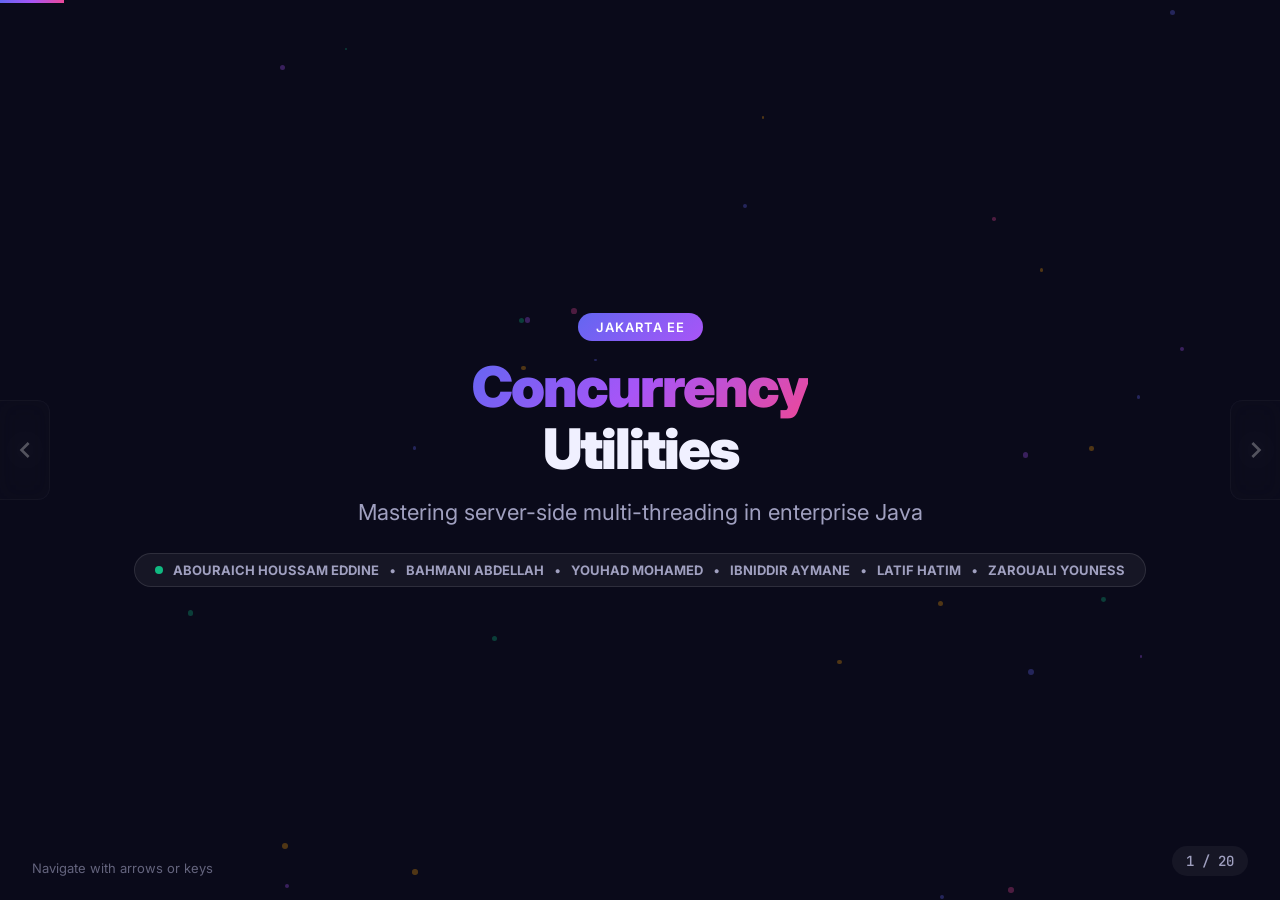
==== commit 7b64e5a5: "improvements" ====
--- a/src/main/webapp/presentation/index.html
+++ b/src/main/webapp/presentation/index.html
@@ -4,18 +4,27 @@
 <head>
     <meta charset="UTF-8">
     <meta name="viewport" content="width=device-width, initial-scale=1.0">
-    <title>Jakarta Concurrency Utilities — Presentation</title>
+    <title>Jakarta Concurrency Utilities</title>
     <link
         href="https://fonts.googleapis.com/css2?family=Inter:wght@300;400;500;600;700;800;900&family=JetBrains+Mono:wght@400;500;600&display=swap"
         rel="stylesheet">
     <link rel="stylesheet" href="styles.css">
+    <style>
+        .code-window code,
+        .code-window code span {
+            background: none !important;
+            background-color: transparent !important;
+            padding: 0 !important;
+            border-radius: 0 !important;
+            box-shadow: none !important;
+            border: none !important;
+        }
+    </style>
 </head>
 
 <body>
-
-    <!-- ========== SLIDE NAVIGATION ========== -->
     <div class="progress-bar" id="progressBar"></div>
-    <div class="slide-counter" id="slideCounter">1 / 21</div>
+    <div class="slide-counter" id="slideCounter">1 / 15</div>
     <div class="nav-hint" id="navHint">Navigate with arrows or keys</div>
 
     <div class="side-nav left" id="prevBtn" title="Previous Slide">
@@ -29,360 +38,272 @@
         </svg>
     </div>
 
-    <!-- ========== SLIDES CONTAINER ========== -->
     <div class="slides-wrapper" id="slidesWrapper">
 
-        <!-- ==================== SLIDE 1: TITLE ==================== -->
+        <!-- TITLE SLIDE -->
         <section class="slide slide-title active" data-bg="dark">
             <div class="particle-bg" id="particles"></div>
             <div class="slide-content center-content">
                 <div class="badge animate-pop">Jakarta EE</div>
                 <h1 class="hero-title animate-slide-up">
-                    <span class="gradient-text">Concurrency</span>
-                    <br>Utilities
+                    <span class="gradient-text">Concurrency</span><br>Utilities
                 </h1>
                 <p class="subtitle animate-fade-in">Mastering server-side multi-threading in enterprise Java</p>
 
-            </div>
-        </section>
-
-        <!-- ==================== SLIDE 2: AGENDA ==================== -->
-        <section class="slide" data-bg="dark">
-            <div class="slide-content">
-                <h2 class="section-title">📋 What We'll Cover Today</h2>
-                <div class="agenda-grid">
-                    <div class="agenda-item" style="--delay: 0.1s">
-                        <div class="agenda-number">01</div>
-                        <div class="agenda-text">
-                            <span>Why Jakarta Concurrency?</span>
-                        </div>
-                    </div>
-                    <div class="agenda-item" style="--delay: 0.2s">
-                        <div class="agenda-number">02</div>
-                        <div class="agenda-text">
-                            <span>Controlled async execution</span>
-                        </div>
-                    </div>
-                    <div class="agenda-item" style="--delay: 0.3s">
-                        <div class="agenda-number">03</div>
-                        <div class="agenda-text">
-                            <span>Scheduled & periodic tasks</span>
-                        </div>
-                    </div>
-                    <div class="agenda-item" style="--delay: 0.4s">
-                        <div class="agenda-number">04</div>
-                        <div class="agenda-text">
-                            <span>Real patterns & examples</span>
-                        </div>
-                    </div>
-                    <div class="agenda-item" style="--delay: 0.5s">
-                        <div class="agenda-number">05</div>
-                        <div class="agenda-text">
-                            <span>Safety on the server</span>
-                        </div>
-                    </div>
-                    <div class="agenda-item" style="--delay: 0.6s">
-                        <div class="agenda-number">06</div>
-                        <div class="agenda-text">
-                            <span>Batch, notifications & more</span>
-                        </div>
-                    </div>
-                </div>
-            </div>
-        </section>
-
-        <!-- ==================== SLIDE 3: THE PROBLEM ==================== -->
-        <section class="slide" data-bg="gradient-red">
+                <div class="team-badge animate-fade-in-delay">
+                    <div class="pulse-dot"></div>
+                    <strong>ABOURAICH HOUSSAM EDDINE</strong> •
+                    <strong>BAHMANI ABDELLAH</strong> •
+                    <strong> YOUHAD MOHAMED</strong> •
+                    <strong>IBNIDDIR AYMANE</strong> •
+                    <strong>LATIF HATIM</strong> •
+                    <strong>ZAROUALI YOUNESS</strong>
+                </div>
+            </div>
+        </section>
+
+        <!-- PART 1: Foundations -->
+        <section class="slide" data-bg="gradient-blue">
             <div class="slide-content center-content">
-                <div class="emoji-large">🚫</div>
-                <h2 class="section-title">The Problem</h2>
-                <div class="callout-box danger">
-                    <h3>Why can't we just use <code>new Thread()</code>?</h3>
-                    <p>In a Jakarta EE server, creating raw threads is <strong>dangerous</strong>. The server has no
-                        control over them — no security context, no transaction propagation, no lifecycle management.
-                    </p>
-                </div>
-                <div class="comparison-row">
-                    <div class="comparison-card bad">
-                        <div class="card-icon">💀</div>
-                        <h4>Raw Threads</h4>
-                        <ul>
-                            <li>No security context</li>
-                            <li>No JNDI access</li>
-                            <li>Memory leaks</li>
-                            <li>Uncontrolled lifecycle</li>
-                        </ul>
-                    </div>
-                    <div class="comparison-card good">
-                        <div class="card-icon">✅</div>
-                        <h4>Jakarta Concurrency</h4>
-                        <ul>
-                            <li>Container-managed</li>
-                            <li>Context propagation</li>
-                            <li>Secure & monitored</li>
-                            <li>Resource pooling</li>
-                        </ul>
-                    </div>
-                </div>
-            </div>
-        </section>
-
-        <!-- ==================== SLIDE 4: WHAT IS JAKARTA CONCURRENCY ==================== -->
-        <section class="slide" data-bg="dark">
-            <div class="slide-content">
-                <div class="badge">Section 01</div>
-                <h2 class="section-title">What is Jakarta Concurrency?</h2>
-
-                <div class="info-grid">
-                    <div class="info-card glass">
-                        <div class="card-icon">📦</div>
-                        <h3>Part of Jakarta EE</h3>
-                        <p>A standardized API (formerly JSR 236) that provides concurrency utilities specifically
-                            designed for enterprise server applications.</p>
-                    </div>
-                    <div class="info-card glass">
-                        <div class="card-icon">🧵</div>
-                        <h3>Container-Managed</h3>
-                        <p>All threads are created and supervised by the application server. The container controls
-                            thread pools, lifecycle, and context propagation.</p>
-                    </div>
-                    <div class="info-card glass">
-                        <div class="card-icon">🔗</div>
-                        <h3>Context-Aware</h3>
-                        <p>Threads automatically inherit the security context, JNDI namespace, class loader, and other
-                            enterprise contexts from the calling thread.</p>
-                    </div>
-                </div>
-                <div class="key-point">
-                    <span class="key-icon">💡</span>
-                    <span>Think of it as <strong>java.util.concurrent</strong> — but redesigned for enterprise
-                        servers.</span>
-                </div>
-            </div>
-        </section>
-
-        <!-- ==================== SLIDE 5: THE 4 MAIN COMPONENTS ==================== -->
-        <section class="slide" data-bg="dark">
-            <div class="slide-content">
-                <h2 class="section-title">The 4 Core Managed Objects</h2>
-                <div class="four-grid">
-                    <div class="component-card" style="--accent: #6366f1">
-                        <div class="component-icon">⚡</div>
-                        <h3>ManagedExecutorService</h3>
-                        <p>Submit async tasks (Runnable / Callable)</p>
-                    </div>
-                    <div class="component-card" style="--accent: #f59e0b">
-                        <div class="component-icon">⏰</div>
-                        <h3>ManagedScheduledExecutorService</h3>
-                        <p>Schedule tasks with delays or at fixed rates</p>
-                    </div>
-                    <div class="component-card" style="--accent: #10b981">
-                        <div class="component-icon">🏭</div>
-                        <h3>ManagedThreadFactory</h3>
-                        <p>Create container-managed threads</p>
-                    </div>
-                    <div class="component-card" style="--accent: #ec4899">
-                        <div class="component-icon">🧩</div>
-                        <h3>ContextService</h3>
-                        <p>Capture & propagate contexts to threads</p>
-                    </div>
-                </div>
-            </div>
-        </section>
-
-        <!-- ==================== NEW SLIDE 6: INTERACTIVE COMPONENT HUB ==================== -->
-        <section class="slide" data-bg="dark">
-            <div class="slide-content">
-                <h2 class="section-title">⚡ Live Demo: The Component Hub</h2>
-
-                <p class="slide-subtitle">Watch how the Jakarta EE Container manages threads in real-time:</p>
-                <div class="component-hub">
-                    <div class="pool-container">
-                        <div class="pool-header">Managed Thread Pool</div>
-                        <div class="thread-slots" id="threadPool">
-                            <!-- Threads will be generated here -->
-                        </div>
-                    </div>
-                    <div class="task-queue-container">
-                        <div class="pool-header">Incoming Task Queue</div>
-                        <div class="task-queue" id="taskQueue">
-                            <!-- Tasks waiting here -->
-                        </div>
-                    </div>
-                    <div class="hub-controls">
-                        <input type="text" id="taskLabel" class="demo-input" placeholder="Task Name (e.g. AuditLog)">
-                        <button class="demo-btn" onclick="hubDemo.addTask()">Submit Managed Task</button>
-                        <button class="demo-btn secondary" onclick="hubDemo.reset()">Reset Pool</button>
-                    </div>
-                    <div class="background-trace" id="hubTrace">
-                        <div class="trace-header">Container Background Trace</div>
-                        <div class="trace-content">Awaiting Managed Task Submission...</div>
-                    </div>
-                </div>
-                <div class="key-point">
-                    <span class="key-icon">📊</span>
-                    <span>The container dynamically scales this pool based on server load and configuration.</span>
-                </div>
-            </div>
-        </section>
-
-        <!-- ==================== SLIDE 6: ManagedExecutorService EXPLAINED ==================== -->
-        <section class="slide" data-bg="gradient-blue">
-            <div class="slide-content">
-                <div class="badge">Section 02</div>
-                <h2 class="section-title">ManagedExecutorService</h2>
-
+                <div class="badge">Part 1</div>
+                <h1 class="hero-title">Foundations & Core API</h1>
+                <p class="subtitle">Setting the stage and introducing the Container concept</p>
+            </div>
+        </section>
+
+        <!-- The Problem -->
+        <section class="slide" data-bg="dark">
+            <div class="slide-content">
+                <div class="badge">The Problem</div>
+                <h2 class="section-title">Why <code>new Thread()</code> is Dangerous</h2>
                 <div class="split-layout">
                     <div class="split-left">
-                        <h3>📖 What is it?</h3>
-                        <p>A managed version of <code>java.util.concurrent.ExecutorService</code> that the container
-                            provides. It executes tasks asynchronously while preserving the enterprise context.</p>
-                        <div class="feature-list">
-                            <div class="feature-item"><span class="check">✓</span> Inject with <code>@Resource</code>
-                            </div>
-                            <div class="feature-item"><span class="check">✓</span> Submit Runnable & Callable tasks
-                            </div>
-                            <div class="feature-item"><span class="check">✓</span> Returns <code>Future&lt;T&gt;</code>
-                                for results</div>
-                            <div class="feature-item"><span class="check">✓</span> Container handles thread lifecycle
-                            </div>
+                        <p>In standard Java SE, creating a thread is as simple as <code>new Thread(task).start()</code>.
+                            However, in an Enterprise Server environment, this causes chaos.</p>
+                        <div class="callout-box danger" style="margin-top: 20px;">
+                            <h3>Unmanaged Execution</h3>
+                            <ul>
+                                <li>The server does not know the thread exists.</li>
+                                <li><strong>No Security:</strong> The logged-in user's identity is lost.</li>
+                                <li><strong>No Transactions:</strong> Database connections can leak or fail to commit.
+                                </li>
+                                <li><strong>No Limits:</strong> Can easily exhaust server memory and CPU under high
+                                    load.
+                                </li>
+                            </ul>
                         </div>
                     </div>
                     <div class="split-right">
+                        <div class="comparison-card bad">
+                            <div class="card-icon">💀</div>
+                            <h4>Chaos: Unmanaged Thread</h4>
+                            <ul>
+                                <li>No security identity</li>
+                                <li>No JNDI or CDI context</li>
+                                <li>Rogue execution</li>
+                            </ul>
+                        </div>
+                    </div>
+                </div>
+            </div>
+        </section>
+
+        <!-- The Solution -->
+        <section class="slide" data-bg="dark">
+            <div class="slide-content">
+                <div class="badge">The Solution</div>
+                <h2 class="section-title">The "Container" Concept</h2>
+                <div class="split-layout">
+                    <div class="split-left">
+                        <div class="comparison-card good" style="margin-bottom: 20px;">
+                            <div class="card-icon">🏛️</div>
+                            <h4>Order: Managed Thread</h4>
+                            <ul>
+                                <li>Container-supervised</li>
+                                <li>Context explicitly propagated</li>
+                                <li>Pooled & Monitored</li>
+                            </ul>
+                        </div>
+                    </div>
+                    <div class="split-right">
+                        <h3>Jakarta Concurrency</h3>
+                        <p>The application server <strong>must</strong> control all resources to guarantee stability and
+                            security. Jakarta Concurrency formalizes thread management by providing Managed versions of
+                            standard Java concurrent utilities.</p>
+                        <p>Instead of creating threads manually, the server maintains optimal <strong>Thread
+                                Pools</strong> and loans threads to your application when needed.</p>
+                    </div>
+                </div>
+            </div>
+        </section>
+
+        <!-- ManagedExecutorService Intro -->
+        <section class="slide" data-bg="dark">
+            <div class="slide-content">
+                <div class="badge">Core API</div>
+                <h2 class="section-title">The Workhorse: ManagedExecutorService</h2>
+                <p class="slide-subtitle">The direct substitute for Java's traditional <code>ExecutorService</code>.
+                    Submit <code>Runnable</code> or <code>Callable</code> tasks to the container safely.</p>
+
+                <div class="split-layout">
+                    <div class="split-left">
                         <div class="code-window">
                             <div class="code-header">
-                                <span class="dot red"></span>
-                                <span class="dot yellow"></span>
-                                <span class="dot green"></span>
-                                <span class="code-title">OrderService.java</span>
+                                <span class="dot red"></span><span class="dot yellow"></span><span
+                                    class="dot green"></span>
+                                <span class="code-title">TaskSubmissionDemo.java</span>
                             </div>
                             <pre><code><span class="kw">@Stateless</span>
-<span class="kw">public class</span> <span class="cls">OrderService</span> {
-
+<span class="kw">public class</span> <span class="cls">ReportService</span> {
+
+  <span class="cmt">// 1. Injection via @Resource</span>
   <span class="kw">@Resource</span>
   <span class="typ">ManagedExecutorService</span> executor;
 
-  <span class="kw">public void</span> <span class="fn">placeOrder</span>(<span class="typ">Order</span> order) {
-    <span class="cmt">// Save order synchronously</span>
-    orderRepo.save(order);
-
-    <span class="cmt">// Fire-and-forget email</span>
+  <span class="kw">public void</span> <span class="fn">generateHeavyReport</span>() {
+    <span class="cmt">// 2. Submit a Runnable</span>
     executor.<span class="fn">submit</span>(() -> {
-      emailService.<span class="fn">send</span>(
-        order.getEmail(),
-        <span class="str">"Order Confirmed! 🎉"</span>
-      );
+      <span class="cmt">// Runs in a managed thread!</span>
+      <span class="typ">System</span>.out.<span class="fn">println</span>(<span class="str">"Building PDF..."</span>);
     });
   }
 }</code></pre>
                         </div>
                     </div>
-                </div>
-            </div>
-        </section>
-
-        <!-- ==================== SLIDE 7: CREATIVE EXAMPLE - PIZZA TRACKER ==================== -->
-        <section class="slide" data-bg="dark">
-            <div class="slide-content">
-                <h2 class="section-title">🍕 Creative Example: Pizza Order Tracker</h2>
-
-                <p class="slide-subtitle">Imagine a pizza delivery app — when a customer orders, multiple things happen
-                    <em>at the same time</em>:
-                </p>
-                <div class="pipeline-visual">
-                    <div class="pipeline-controls">
-                        <input type="text" id="custName" class="demo-input" placeholder="Customer Name...">
-                        <button class="demo-btn" onclick="pizzaDemo.start()">Place Order</button>
-                    </div>
-                    <div class="viz-row">
-                        <div class="pipeline-step" id="p-save" style="--step-color: #f59e0b">
-                            <div class="step-icon">🧾</div>
-                            <div class="step-label">Save Order</div>
-                            <div class="step-type">Main Thread</div>
-                        </div>
-                        <div class="pipeline-arrow">→</div>
-                        <div class="pipeline-step" id="p-email" style="--step-color: #6366f1">
-                            <div class="step-icon">📧</div>
-                            <div class="step-label">Send Email</div>
-                            <div class="step-type">Async Thread 1</div>
-                        </div>
-                        <div class="pipeline-step" id="p-push" style="--step-color: #10b981">
-                            <div class="step-icon">📱</div>
-                            <div class="step-label">Push Notification</div>
-                            <div class="step-type">Async Thread 2</div>
-                        </div>
-                        <div class="pipeline-step" id="p-kitchen" style="--step-color: #ec4899">
-                            <div class="step-icon">🧑‍🍳</div>
-                            <div class="step-label">Notify Kitchen</div>
-                            <div class="step-type">Async Thread 3</div>
-                        </div>
-                    </div>
-                </div>
-                <div class="code-window small">
+
+                    <div class="split-right">
+                        <div class="info-card glass">
+                            <h3>How it Works</h3>
+                            <ul>
+                                <li>You inject the service using <code>@Resource</code>.</li>
+                                <li>You submit your background task (e.g. sending an email, generating a file).</li>
+                                <li>The server pulls an available thread from its configured pool, attaches your
+                                    application's context to it, runs the task, and returns the thread to the pool.
+                                </li>
+                            </ul>
+                        </div>
+                    </div>
+                </div>
+            </div>
+        </section>
+
+        <!-- ManagedExecutorService Demo -->
+        <section class="slide" data-bg="dark">
+            <div class="slide-content">
+                <h2 class="section-title">⚡ Live Demo: Server Thread Pool</h2>
+                <p class="slide-subtitle">Watch how the Jakarta EE Container manages pooling. Submit multiple tasks and
+                    see them queue up if the pool is busy.</p>
+
+                <div class="component-hub" style="margin-top: 20px;">
+                    <div class="pool-header">Live Managed Thread Pool</div>
+                    <div class="thread-slots" id="threadPool"></div>
+                    <div class="task-queue" id="taskQueue"></div>
+
+                    <div class="hub-controls" style="margin-top: 15px;">
+                        <input type="text" id="taskLabel" class="demo-input" placeholder="e.g. AuditLog">
+                        <button class="demo-btn" onclick="hubDemo.addTask()">Submit Task to Server</button>
+                        <button class="demo-btn secondary" onclick="hubDemo.reset()">Reset</button>
+                    </div>
+                    <div class="background-trace" id="hubTrace" style="margin-top: 15px;">
+                        <div class="trace-header">Container Log</div>
+                        <div class="trace-content">Awaiting Managed Task Submission...</div>
+                    </div>
+                </div>
+            </div>
+        </section>
+
+        <!-- Behind the Code: HubService.java -->
+        <section class="slide" data-bg="dark">
+            <div class="slide-content">
+                <div class="badge">Behind the Code</div>
+                <h2 class="section-title">HubService.java — The Actual Backend</h2>
+                <p class="slide-subtitle">This is the real Java code running on the server when you click "Submit Task"
+                    in the demo.</p>
+                <div class="code-window">
                     <div class="code-header">
                         <span class="dot red"></span><span class="dot yellow"></span><span class="dot green"></span>
-                        <span class="code-title">PizzaOrderService.java</span>
-                    </div>
-                    <pre><code><span class="kw">@Resource</span> <span class="typ">ManagedExecutorService</span> executor;
-
-<span class="kw">public void</span> <span class="fn">orderPizza</span>(<span class="typ">PizzaOrder</span> pizza) {
-    orderRepo.<span class="fn">save</span>(pizza);  <span class="cmt">// ← synchronous</span>
-
-    executor.<span class="fn">submit</span>(() -> emailService.<span class="fn">send</span>(pizza));     <span class="cmt">// 📧 async</span>
-    executor.<span class="fn">submit</span>(() -> pushService.<span class="fn">notify</span>(pizza));    <span class="cmt">// 📱 async</span>
-    executor.<span class="fn">submit</span>(() -> kitchenDisplay.<span class="fn">show</span>(pizza));  <span class="cmt">// 🧑‍🍳 async</span>
+                        <span class="code-title">HubService.java</span>
+                    </div>
+                    <pre><code><span class="kw">@ApplicationScoped</span>
+<span class="kw">public class</span> <span class="cls">HubService</span> {
+
+    <span class="kw">@Resource</span>
+    <span class="kw">private</span> <span class="typ">ManagedExecutorService</span> executor;
+
+    <span class="kw">public</span> <span class="typ">TaskResult</span> <span class="fn">processTask</span>(<span class="typ">String</span> taskName) {
+        <span class="typ">Future</span>&lt;<span class="typ">TaskResult</span>&gt; future = executor.<span class="fn">submit</span>(() -> {
+            <span class="typ">Thread</span>.<span class="fn">sleep</span>(<span class="num">500</span>); <span class="cmt">// Simulate work</span>
+            <span class="kw">return new</span> <span class="typ">TaskResult</span>(
+                taskName,
+                <span class="typ">Thread</span>.<span class="fn">currentThread</span>().<span class="fn">getName</span>(),
+                <span class="str">"COMPLETED"</span>
+            );
+        });
+        <span class="kw">return</span> future.<span class="fn">get</span>(); <span class="cmt">// Blocks until managed thread finishes</span>
+    }
 }</code></pre>
                 </div>
-            </div>
-        </section>
-
-        <!-- ==================== SLIDE 8: ManagedScheduledExecutorService ==================== -->
+                <div class="key-point" style="margin-top: 15px;">
+                    <span class="key-icon">💡</span>
+                    <span>The container injects a real <code>ManagedExecutorService</code>. The <code>submit()</code>
+                        call returns a <code>Future</code> proving the task ran on a managed thread, not the HTTP
+                        thread.</span>
+                </div>
+            </div>
+        </section>
+
+        <!-- PART 2: Timing & Safety -->
         <section class="slide" data-bg="gradient-purple">
-            <div class="slide-content">
-                <div class="badge">Section 03</div>
-                <h2 class="section-title">ManagedScheduledExecutorService</h2>
+            <div class="slide-content center-content">
+                <div class="badge">Part 2</div>
+                <h1 class="hero-title">Timing & Safety</h1>
+                <p class="subtitle">Scheduling jobs and securing context propagation</p>
+            </div>
+        </section>
+
+        <!-- ManagedScheduledExecutorService -->
+        <section class="slide" data-bg="dark">
+            <div class="slide-content">
+                <div class="badge">Scheduling</div>
+                <h2 class="section-title">The Scheduler: ManagedScheduledExecutorService</h2>
 
                 <div class="split-layout">
                     <div class="split-left">
-                        <h3>📖 What is it?</h3>
-                        <p>Extends <code>ManagedExecutorService</code> to add scheduling capabilities. You can run tasks
-                            after a delay or repeat them at fixed intervals — all container-managed.</p>
-                        <div class="feature-list">
-                            <div class="feature-item"><span class="check">✓</span> <code>schedule()</code> — run once
-                                after delay</div>
-                            <div class="feature-item"><span class="check">✓</span> <code>scheduleAtFixedRate()</code> —
-                                repeat every N units</div>
-                            <div class="feature-item"><span class="check">✓</span> <code>scheduleWithFixedDelay()</code>
-                                — delay between runs</div>
-                            <div class="feature-item"><span class="check">✓</span> Returns
-                                <code>ScheduledFuture&lt;T&gt;</code>
-                            </div>
-                        </div>
-                    </div>
+                        <p>Replaces old <code>java.util.Timer</code>. Perfect for periodic cleanup or deferred actions.
+                        </p>
+
+                        <div class="info-card glass" style="margin-top:20px;">
+                            <h3>Schedule Patterns</h3>
+                            <ul class="step-list">
+                                <li><code>schedule()</code>: Delay execution once.</li>
+                                <li><code>scheduleAtFixedRate()</code>: Exact periodicity (e.g. every 5 seconds).</li>
+                                <li><code>scheduleWithFixedDelay()</code>: Delay between the end of one run and start of
+                                    next.
+                                </li>
+                            </ul>
+                        </div>
+                    </div>
+
                     <div class="split-right">
                         <div class="code-window">
                             <div class="code-header">
                                 <span class="dot red"></span><span class="dot yellow"></span><span
                                     class="dot green"></span>
-                                <span class="code-title">HealthCheckService.java</span>
+                                <span class="code-title">CleanupTask.java</span>
                             </div>
                             <pre><code><span class="kw">@Singleton</span>
 <span class="kw">@Startup</span>
-<span class="kw">public class</span> <span class="cls">HealthCheckService</span> {
+<span class="kw">public class</span> <span class="cls">CleanupTask</span> {
 
   <span class="kw">@Resource</span>
-  <span class="typ">ManagedScheduledExecutorService</span>
-      scheduler;
+  <span class="typ">ManagedScheduledExecutorService</span> scheduler;
 
   <span class="kw">@PostConstruct</span>
   <span class="kw">public void</span> <span class="fn">init</span>() {
-    scheduler.<span class="fn">scheduleAtFixedRate</span>(
-      () -> {
-        <span class="typ">boolean</span> ok = db.<span class="fn">ping</span>();
-        log.<span class="fn">info</span>(<span class="str">"DB alive: "</span> + ok);
-      },
-      <span class="num">0</span>, <span class="num">30</span>, <span class="typ">TimeUnit</span>.SECONDS
-    );
+    <span class="cmt">// Runs exactly 5 seconds after deployment!</span>
+    scheduler.<span class="fn">schedule</span>(() -> {
+      log.<span class="fn">info</span>(<span class="str">"Running initial system cleanup..."</span>);
+    }, <span class="num">5</span>, <span class="typ">TimeUnit</span>.SECONDS);
   }
 }</code></pre>
                         </div>
@@ -391,17 +312,20 @@
             </div>
         </section>
 
-        <!-- ==================== SLIDE 9: CREATIVE EXAMPLE - STOCK TICKER ==================== -->
-        <section class="slide" data-bg="dark">
-            <div class="slide-content">
-                <h2 class="section-title">📈 Creative Example: Real-Time Stock Ticker</h2>
-
-                <p class="slide-subtitle">Imagine building a stock price dashboard that refreshes every 5 seconds:</p>
-                <div class="ticker-demo">
+        <!-- ManagedScheduledExecutorService Demo -->
+        <section class="slide" data-bg="dark">
+            <div class="slide-content">
+                <h2 class="section-title">📈 Live Demo: Periodic Scheduler</h2>
+                <p class="slide-subtitle">A practical example of <code>scheduleAtFixedRate()</code>: Polling simulated
+                    real-time data every few seconds.</p>
+
+                <div class="ticker-demo" style="margin-top: 30px;">
                     <div class="ticker-controls">
                         <input type="text" id="tickerSym" class="demo-input" placeholder="Symbol (e.g. TSLA)">
-                        <button class="demo-btn small" onclick="tickerDemo.add()">Add Ticker</button>
-                        <button class="demo-btn secondary small" onclick="tickerDemo.toggle()">Toggle Scheduler</button>
+                        <button class="demo-btn small" onclick="tickerDemo.add()">Add Ticker Worker</button>
+                        <button class="demo-btn secondary small" onclick="tickerDemo.toggle()">Toggle Scheduled
+                            Task
+                        </button>
                     </div>
                     <div id="tickerBody">
                         <div class="ticker-row">
@@ -414,246 +338,226 @@
                             <span class="ticker-price down">$141.80</span>
                             <span class="ticker-change down">▼ -0.45%</span>
                         </div>
-                        <div class="ticker-row">
-                            <span class="ticker-symbol">MSFT</span>
-                            <span class="ticker-price up">$378.91</span>
-                            <span class="ticker-change up">▲ +1.12%</span>
-                        </div>
-                    </div>
-                </div>
-                <div class="code-window small">
+                    </div>
+                </div>
+                <div class="key-point" style="margin-top: 20px;">
+                    <span class="key-icon">💡</span>
+                    <span>The container runs the update logic periodically without blocking any web request
+                        threads.</span>
+                </div>
+            </div>
+        </section>
+
+        <!-- Behind the Code: TickerService.java -->
+        <section class="slide" data-bg="dark">
+            <div class="slide-content">
+                <div class="badge">Behind the Code</div>
+                <h2 class="section-title">TickerService.java — The Actual Backend</h2>
+                <p class="slide-subtitle">This service uses <code>@PostConstruct</code> to start a scheduled task the
+                    moment the server deploys it.</p>
+                <div class="code-window">
                     <div class="code-header">
                         <span class="dot red"></span><span class="dot yellow"></span><span class="dot green"></span>
-                        <span class="code-title">StockTickerService.java</span>
-                    </div>
-                    <pre><code><span class="kw">@Resource</span> <span class="typ">ManagedScheduledExecutorService</span> scheduler;
-
-<span class="kw">@PostConstruct</span>
-<span class="kw">public void</span> <span class="fn">startTicker</span>() {
-    scheduler.<span class="fn">scheduleAtFixedRate</span>(() -> {
-        <span class="typ">List</span>&lt;<span class="typ">StockPrice</span>&gt; prices = stockApi.<span class="fn">fetchLatest</span>();
-        wsEndpoint.<span class="fn">broadcastToClients</span>(prices);  <span class="cmt">// Push via WebSocket</span>
-    }, <span class="num">0</span>, <span class="num">5</span>, <span class="typ">TimeUnit</span>.SECONDS);  <span class="cmt">// ⏰ Every 5 seconds</span>
+                        <span class="code-title">TickerService.java</span>
+                    </div>
+                    <pre><code><span class="kw">@ApplicationScoped</span>
+<span class="kw">public class</span> <span class="cls">TickerService</span> {
+
+    <span class="kw">@Resource</span>
+    <span class="kw">private</span> <span class="typ">ManagedScheduledExecutorService</span> scheduler;
+
+    <span class="kw">private</span> <span class="typ">List</span>&lt;<span class="typ">StockPrice</span>&gt; latestPrices = <span class="kw">new</span> <span class="typ">CopyOnWriteArrayList</span>&lt;&gt;();
+
+    <span class="kw">@PostConstruct</span>
+    <span class="kw">public void</span> <span class="fn">startTicker</span>() {
+        scheduler.<span class="fn">scheduleAtFixedRate</span>(() -> {
+            <span class="kw">for</span> (<span class="typ">StockPrice</span> stock : latestPrices) {
+                <span class="kw">double</span> variation = (<span class="typ">Math</span>.<span class="fn">random</span>() - <span class="num">0.5</span>) * <span class="num">5</span>;
+                stock.price += variation;
+            }
+        }, <span class="num">0</span>, <span class="num">3</span>, <span class="typ">TimeUnit</span>.SECONDS);
+    }
 }</code></pre>
                 </div>
-            </div>
-        </section>
-
-        <!-- ==================== SLIDE 10: ASYNC TASKS ==================== -->
-        <section class="slide" data-bg="gradient-green">
-            <div class="slide-content">
-                <div class="badge">Section 04</div>
-                <h2 class="section-title">Asynchronous Tasks</h2>
-
-                <div class="concept-visual">
-                    <div class="concept-box">
-                        <h3>🔥 Fire-and-Forget</h3>
-                        <p>Submit a task and don't wait for the result. Perfect for logging, emails, analytics.</p>
-                        <div class="mini-code">
-                            <code>executor.<span class="fn">submit</span>(() -> sendEmail());</code>
-                        </div>
-                    </div>
-                    <div class="concept-box">
-                        <h3>📬 Future-Based</h3>
-                        <p>Submit a task and get a <code>Future&lt;T&gt;</code> to check the result later.</p>
-                        <div class="mini-code">
-                            <code><span class="typ">Future</span>&lt;<span class="typ">Report</span>&gt; f = executor.<span class="fn">submit</span>(() -> generateReport());<br><span class="typ">Report</span> r = f.<span class="fn">get</span>();  <span class="cmt">// blocks until ready</span></code>
-                        </div>
-                    </div>
-                    <div class="concept-box">
-                        <h3>🔗 CompletableFuture</h3>
-                        <p>Chain multiple async operations in a pipeline.</p>
-                        <div class="mini-code">
-                            <code>executor.<span class="fn">supplyAsync</span>(() -> fetchData())<br>  .<span class="fn">thenApply</span>(data -> transform(data))<br>  .<span class="fn">thenAccept</span>(result -> save(result));</code>
-                        </div>
-                    </div>
-                </div>
-            </div>
-        </section>
-
-        <!-- ==================== SLIDE 11: SCHEDULED TASKS ==================== -->
-        <section class="slide" data-bg="dark">
-            <div class="slide-content">
-                <h2 class="section-title">⏰ Scheduled Tasks — The Patterns</h2>
-                <div class="schedule-patterns">
-                    <div class="pattern-card">
-                        <div class="pattern-header">
-                            <span class="pattern-icon">⏳</span>
-                            <h3>One-Time Delay</h3>
-                        </div>
-                        <div class="pattern-timeline">
-                            <div class="timeline-point start">Now</div>
-                            <div class="timeline-gap">— 10 min delay —</div>
-                            <div class="timeline-point end">▶ Execute!</div>
-                        </div>
-                        <div class="mini-code">
-                            <code>scheduler.<span class="fn">schedule</span>(task, <span class="num">10</span>, MINUTES);</code>
-                        </div>
-                    </div>
-                    <div class="pattern-card">
-                        <div class="pattern-header">
-                            <span class="pattern-icon">🔄</span>
-                            <h3>Fixed Rate</h3>
-                        </div>
-                        <div class="pattern-timeline">
-                            <div class="timeline-point start">▶</div>
-                            <div class="timeline-gap">30s</div>
-                            <div class="timeline-point">▶</div>
-                            <div class="timeline-gap">30s</div>
-                            <div class="timeline-point">▶</div>
-                            <div class="timeline-gap">30s</div>
-                            <div class="timeline-point end">▶ …</div>
-                        </div>
-                        <div class="mini-code">
-                            <code>scheduler.<span class="fn">scheduleAtFixedRate</span>(task, <span class="num">0</span>, <span class="num">30</span>, SECONDS);</code>
-                        </div>
-                    </div>
-                    <div class="pattern-card">
-                        <div class="pattern-header">
-                            <span class="pattern-icon">⏸️</span>
-                            <h3>Fixed Delay</h3>
-                        </div>
-                        <div class="pattern-timeline">
-                            <div class="timeline-point start">▶ done</div>
-                            <div class="timeline-gap">10s wait</div>
-                            <div class="timeline-point">▶ done</div>
-                            <div class="timeline-gap">10s wait</div>
-                            <div class="timeline-point end">▶ …</div>
-                        </div>
-                        <div class="mini-code">
-                            <code>scheduler.<span class="fn">scheduleWithFixedDelay</span>(task, <span class="num">0</span>, <span class="num">10</span>, SECONDS);</code>
-                        </div>
-                    </div>
-                </div>
-            </div>
-        </section>
-
-        <!-- ==================== SLIDE 12: CREATIVE EXAMPLE - SOCIAL MEDIA ==================== -->
-        <section class="slide" data-bg="dark">
-            <div class="slide-content">
-                <h2 class="section-title">💬 Creative Example: Social Media Notifications</h2>
-
-                <p class="slide-subtitle">A social media platform that batches notifications and sends digest emails
-                    every hour:</p>
-                <div class="social-demo">
-                    <div class="social-controls">
-                        <input type="text" id="notifText" class="demo-input"
-                            placeholder="Event (e.g. John liked your post)">
-                        <button class="demo-btn" onclick="socialDemo.post()">Post Event</button>
-                    </div>
-                    <div class="viz-row">
-                        <div class="notification-stack" id="notifStack">
-                            <!-- Events go here -->
-                        </div>
-                        <div class="batch-arrow" id="batchArrow">📦 Queueing...</div>
-                        <div class="digest-email" id="digestEmail">
-                            <div class="email-header">📧 Your Hourly Digest</div>
-                            <div class="email-body">No pending notifications.</div>
-                        </div>
-                    </div>
-                </div>
-                <div class="code-window small">
+                <div class="key-point" style="margin-top: 15px;">
+                    <span class="key-icon">💡</span>
+                    <span><code>scheduleAtFixedRate(task, 0, 3, SECONDS)</code> means: start immediately, then repeat
+                        every 3 seconds. The container manages the scheduling thread automatically.</span>
+                </div>
+            </div>
+        </section>
+
+        <!-- Context & Security -->
+        <section class="slide" data-bg="gradient-orange">
+            <div class="slide-content">
+                <div class="badge">Security</div>
+                <h2 class="section-title">Context Propagation</h2>
+                <p class="slide-subtitle">The most important conceptual feature of Jakarta Concurrency. It safely copies
+                    context to background tasks.</p>
+
+                <div class="security-visual" style="margin-top: 20px;">
+                    <div class="security-layer">
+                        <h3>What exactly is propagated?</h3>
+                        <div class="context-flow">
+                            <div class="context-source">
+                                <div class="ctx-label">HTTP Request Thread</div>
+                                <div class="ctx-items">
+                                    <span class="ctx-tag security">🔐 Logged-in User</span>
+                                    <span class="ctx-tag jndi">📂 JNDI Environment</span>
+                                    <span class="ctx-tag classloader">📦 ClassLoader</span>
+                                </div>
+                            </div>
+                            <div class="flow-arrow">➡️ Snapshot & Copied ➡️</div>
+                            <div class="context-dest">
+                                <div class="ctx-label">Managed Async Thread</div>
+                                <div class="ctx-items">
+                                    <span class="ctx-tag security">🔐 Same User ✓</span>
+                                    <span class="ctx-tag jndi">📂 Same JNDI ✓</span>
+                                    <span class="ctx-tag classloader">📦 Same Loader ✓</span>
+                                </div>
+                            </div>
+                        </div>
+                        <div class="note-box" style="margin-top: 15px;">
+                            <strong>Why does this matter?</strong> If you perform a database audit log in the background
+                            thread, it still knows exactly which user initiated the original HTTP request!
+                        </div>
+                    </div>
+                </div>
+            </div>
+        </section>
+
+        <!-- Context Passport Demo -->
+        <section class="slide" data-bg="dark">
+            <div class="slide-content">
+                <h2 class="section-title">🔐 Live Demo: The Context Passport</h2>
+                <p class="slide-subtitle">Assign a role to the HTTP Request, and watch the container safely attach that
+                    identity to the async thread before execution.</p>
+
+                <div class="context-explorer">
+                    <div class="identity-editor">
+                        <input type="text" id="ctxUser" class="demo-input" value="John_Doe" placeholder="User Name">
+                        <select id="ctxRole" class="demo-input">
+                            <option value="ADMIN">ADMIN Role</option>
+                            <option value="USER">USER Role</option>
+                        </select>
+                        <button class="demo-btn" onclick="contextDemo.updateIdentity()">Set Identity</button>
+                    </div>
+                    <div class="viz-row" style="margin-top: 30px;">
+                        <div class="main-thread-zone">
+                            <div class="zone-label">HTTP Request Thread</div>
+                            <div class="passport-card active" id="passport">
+                                <div class="passport-header">Security Context</div>
+                                <div class="passport-field"><span>User:</span> <strong id="p-user">John_Doe</strong>
+                                </div>
+                                <div class="passport-field"><span>Role:</span> <strong id="p-role">ADMIN</strong></div>
+                                <div class="passport-stamp">AUTHENTICATED</div>
+                            </div>
+                        </div>
+                        <div class="propagation-path">
+                            <button class="transmit-btn" onclick="contextDemo.transmit()">Run Async Task →</button>
+                            <p style="font-size: 12px; margin-top: 10px; color: var(--text-secondary);">Watch identity
+                                propagate</p>
+                        </div>
+                        <div class="managed-thread-zone">
+                            <div class="zone-label">Managed Background Thread</div>
+                            <div class="passport-receiver" id="passportReceiver">
+                                <div class="placeholder-text">Awaiting execution...</div>
+                            </div>
+                        </div>
+                    </div>
+                </div>
+            </div>
+        </section>
+
+        <!-- Behind the Code: ContextDemoService.java -->
+        <section class="slide" data-bg="dark">
+            <div class="slide-content">
+                <div class="badge">Behind the Code</div>
+                <h2 class="section-title">ContextDemoService.java — The Actual Backend</h2>
+                <p class="slide-subtitle">This service uses <code>ContextService</code> and
+                    <code>ManagedThreadFactory</code> — the two remaining Jakarta Concurrency APIs.
+                </p>
+                <div class="code-window">
                     <div class="code-header">
                         <span class="dot red"></span><span class="dot yellow"></span><span class="dot green"></span>
-                        <span class="code-title">NotificationDigestService.java</span>
-                    </div>
-                    <pre><code><span class="kw">@Resource</span> <span class="typ">ManagedScheduledExecutorService</span> scheduler;
-
-<span class="kw">@PostConstruct</span>
-<span class="kw">public void</span> <span class="fn">init</span>() {
-    scheduler.<span class="fn">scheduleAtFixedRate</span>(() -> {
-        <span class="typ">Map</span>&lt;<span class="typ">User</span>, <span class="typ">List</span>&lt;<span class="typ">Notification</span>&gt;&gt; pending = notifRepo.<span class="fn">fetchUnsent</span>();
-        pending.<span class="fn">forEach</span>((user, notifs) -> {
-            emailService.<span class="fn">sendDigest</span>(user, notifs);
-            notifRepo.<span class="fn">markAsSent</span>(notifs);
-        });
-    }, <span class="num">0</span>, <span class="num">1</span>, <span class="typ">TimeUnit</span>.HOURS);
+                        <span class="code-title">ContextDemoService.java</span>
+                    </div>
+                    <pre><code><span class="kw">@ApplicationScoped</span>
+<span class="kw">public class</span> <span class="cls">ContextDemoService</span> {
+
+    <span class="kw">@Resource</span>
+    <span class="kw">private</span> <span class="typ">ContextService</span> contextService;
+
+    <span class="kw">@Resource</span>
+    <span class="kw">private</span> <span class="typ">ManagedThreadFactory</span> threadFactory;
+
+    <span class="kw">public</span> <span class="typ">TaskResult</span> <span class="fn">runWithContext</span>(<span class="typ">String</span> user, <span class="typ">String</span> role) {
+        <span class="typ">Callable</span>&lt;<span class="typ">String</span>&gt; task = () -> <span class="str">"User: "</span> + user;
+
+        <span class="cmt">// Wrap the task with the current context snapshot</span>
+        <span class="typ">Callable</span>&lt;<span class="typ">String</span>&gt; contextualTask =
+            contextService.<span class="fn">contextualCallable</span>(task);
+
+        <span class="kw">return new</span> <span class="typ">TaskResult</span>(<span class="str">"ContextProxy"</span>,
+            <span class="str">"Proxied Object Created"</span>, <span class="str">"SUCCESS"</span>);
+    }
 }</code></pre>
                 </div>
-            </div>
-        </section>
-
-        <!-- ==================== SLIDE 13: SECURE THREAD MANAGEMENT ==================== -->
-        <section class="slide" data-bg="gradient-orange">
-            <div class="slide-content">
-                <div class="badge">Section 05</div>
-                <h2 class="section-title">🔒 Secure Thread Management</h2>
-
-                <div class="security-visual">
-                    <div class="security-layer">
-                        <h3>What Gets Propagated?</h3>
-                        <div class="context-flow">
-                            <div class="context-source">
-                                <div class="ctx-label">Calling Thread</div>
-                                <div class="ctx-items">
-                                    <span class="ctx-tag security">🔐 Security</span>
-                                    <span class="ctx-tag jndi">📂 JNDI</span>
-                                    <span class="ctx-tag classloader">📦 ClassLoader</span>
-                                    <span class="ctx-tag transaction">💰 Transaction*</span>
-                                </div>
-                            </div>
-                            <div class="flow-arrow">➡️ Auto-propagated ➡️</div>
-                            <div class="context-dest">
-                                <div class="ctx-label">Managed Thread</div>
-                                <div class="ctx-items">
-                                    <span class="ctx-tag security">🔐 Security ✓</span>
-                                    <span class="ctx-tag jndi">📂 JNDI ✓</span>
-                                    <span class="ctx-tag classloader">📦 ClassLoader ✓</span>
-                                    <span class="ctx-tag transaction dim">💰 New Transaction</span>
-                                </div>
-                            </div>
-                        </div>
-                        <div class="note-box">
-                            ⚠️ <strong>Note:</strong> Transactions do NOT propagate — each async task gets its own
-                            transaction context. This is by design for data integrity!
-                        </div>
-                    </div>
-                </div>
-            </div>
-        </section>
-
-        <!-- ==================== SLIDE 14: CONTEXT SERVICE ==================== -->
-        <section class="slide" data-bg="dark">
-            <div class="slide-content">
-                <h2 class="section-title">🧩 ContextService — Manual Context Capture</h2>
-                <p class="slide-subtitle">Sometimes you need to explicitly capture context — for example, when passing
-                    lambdas to non-managed executors:</p>
+                <div class="key-point" style="margin-top: 15px;">
+                    <span class="key-icon">💡</span>
+                    <span><code>contextService.contextualCallable(task)</code> wraps the task with a snapshot of the
+                        caller's security identity, JNDI, and classloader — so even when it runs later on a different
+                        thread, the context is preserved.</span>
+                </div>
+            </div>
+        </section>
+
+        <!-- PART 3: Practical Use Cases -->
+        <section class="slide" data-bg="gradient-teal">
+            <div class="slide-content center-content">
+                <div class="badge">Part 3</div>
+                <h1 class="hero-title">Practical Use Cases</h1>
+                <p class="subtitle">Applying the utilities to real-world app scenarios</p>
+            </div>
+        </section>
+
+        <!-- Use Case A: Notifications Theory -->
+        <section class="slide" data-bg="dark">
+            <div class="slide-content">
+                <div class="badge">Use Case A</div>
+                <h2 class="section-title">Asynchronous Notifications</h2>
+
                 <div class="split-layout">
                     <div class="split-left">
-                        <div class="info-card glass">
-                            <h3>How it works</h3>
-                            <ol class="step-list">
-                                <li><strong>Capture</strong> — Create a contextual proxy of your task</li>
-                                <li><strong>Pass</strong> — Hand the proxy to any executor</li>
-                                <li><strong>Execute</strong> — The proxy restores context before running</li>
-                            </ol>
-                        </div>
-                    </div>
+                        <h3>The "Fire and Forget" Pattern</h3>
+                        <p><strong>Scenario:</strong> A new user registers for your system. Sending a Welcome Email
+                            synchronously over SMTP takes 2-3 seconds, locking up the user's browser completely.</p>
+                        <p><strong>Solution:</strong> By offloading the email task to the
+                            <code>ManagedExecutorService</code>, the user gets an instant response while the email
+                            server processes the background request securely.
+                        </p>
+                    </div>
+
                     <div class="split-right">
                         <div class="code-window">
                             <div class="code-header">
                                 <span class="dot red"></span><span class="dot yellow"></span><span
                                     class="dot green"></span>
-                                <span class="code-title">ContextExample.java</span>
+                                <span class="code-title">RegistrationService.java</span>
                             </div>
-                            <pre><code><span class="kw">@Resource</span>
-<span class="typ">ContextService</span> ctxService;
-
-<span class="kw">public void</span> <span class="fn">process</span>() {
-  <span class="typ">Runnable</span> task = () -> {
-    <span class="cmt">// needs security context!</span>
-    auditLog.<span class="fn">record</span>(
-      <span class="str">"Action by: "</span> +
-      ctx.<span class="fn">getCallerPrincipal</span>()
-    );
-  };
-
-  <span class="cmt">// Wrap with context</span>
-  <span class="typ">Runnable</span> ctxTask = ctxService
-    .<span class="fn">contextualRunnable</span>(task);
-
-  someExternalExecutor
-    .<span class="fn">submit</span>(ctxTask); <span class="cmt">// ✅ Safe!</span>
+                            <pre><code><span class="kw">@Stateless</span>
+<span class="kw">public class</span> <span class="cls">RegistrationService</span> {
+
+  <span class="kw">@Resource</span> <span class="typ">ManagedExecutorService</span> executor;
+
+  <span class="kw">public void</span> <span class="fn">registerNewUser</span>(<span class="typ">User</span> user) {
+      db.<span class="fn">save</span>(user);  <span class="cmt">// Sync database commit</span>
+
+      <span class="cmt">// Fire & Forget Response</span>
+      executor.<span class="fn">submit</span>(() -> {
+          emailService.<span class="fn">sendWelcomeEmail</span>(user);
+      });
+  }
 }</code></pre>
                         </div>
                     </div>
@@ -661,248 +565,161 @@
             </div>
         </section>
 
-        <!-- ==================== NEW SLIDE 16: INTERACTIVE CONTEXT EXPLORER ==================== -->
-        <section class="slide" data-bg="dark">
-            <div class="slide-content">
-                <h2 class="section-title">🔐 Live Demo: The Context Passport</h2>
-
-                <p class="slide-subtitle">Interact with the request badge to see how security identity travels into
-                    managed threads:</p>
-                <div class="context-explorer">
-                    <div class="identity-editor">
-                        <input type="text" id="ctxUser" class="demo-input" value="Admin_User" placeholder="User Name">
-                        <select id="ctxRole" class="demo-input">
-                            <option value="ADMIN">ADMIN</option>
-                            <option value="MANAGER">MANAGER</option>
-                            <option value="USER">USER</option>
-                        </select>
-                        <button class="demo-btn" onclick="contextDemo.updateIdentity()">Update Identity</button>
+        <!-- Use Case A: Notifications Demo -->
+        <section class="slide" data-bg="dark">
+            <div class="slide-content">
+                <h2 class="section-title">📬 Live Demo: Parallel Notification Pipeline</h2>
+                <p class="slide-subtitle">When a user orders or registers, we can fork multiple async tasks at once
+                    (Email, Mobile Push, Analytics) to speed up response time.</p>
+
+                <div class="pipeline-visual" style="margin-top: 30px;">
+                    <div class="pipeline-controls"
+                        style="margin-bottom: 20px; display: flex; gap: 10px; justify-content: center;">
+                        <input type="text" id="custName" class="demo-input" placeholder="User Name...">
+                        <button class="demo-btn" onclick="pizzaDemo.start()">Register User</button>
                     </div>
                     <div class="viz-row">
-                        <div class="main-thread-zone">
-                            <div class="zone-label">HTTP Request Thread</div>
-                            <div class="passport-card active" id="passport">
-                                <div class="passport-header">Security Context</div>
-                                <div class="passport-field"><span>User:</span> <strong id="p-user">Admin_User</strong>
-                                </div>
-                                <div class="passport-field"><span>Role:</span> <strong id="p-role">ADMIN</strong></div>
-                                <div class="passport-stamp">AUTHENTICATED</div>
-                            </div>
-                        </div>
-                        <div class="propagation-path">
-                            <button class="transmit-btn" onclick="contextDemo.transmit()">Propagate task() →</button>
-                            <div class="path-visual"></div>
-                        </div>
-                        <div class="managed-thread-zone">
-                            <div class="zone-label">Managed Background Thread</div>
-                            <div class="passport-receiver" id="passportReceiver">
-                                <div class="placeholder-text">Waiting for thread lifecycle...</div>
-                            </div>
-                        </div>
-                    </div>
-                </div>
-            </div>
-        </section>
-
-        <!-- ==================== SLIDE 15: MANAGED THREAD FACTORY ==================== -->
-        <section class="slide" data-bg="dark">
-            <div class="slide-content">
-                <h2 class="section-title">🏭 ManagedThreadFactory</h2>
-                <p class="slide-subtitle">Need to create individual threads? Use the factory — it creates
-                    container-aware threads:</p>
+                        <div class="pipeline-step" id="p-save" style="--step-color: #f59e0b">
+                            <div class="step-icon">💾</div>
+                            <div class="step-label">Save To DB</div>
+                            <div class="step-type">Main Thread</div>
+                        </div>
+                        <div class="pipeline-arrow">→</div>
+                        <div class="pipeline-step" id="p-email" style="--step-color: #6366f1">
+                            <div class="step-icon">📧</div>
+                            <div class="step-label">Send Email</div>
+                            <div class="step-type">Async Pool</div>
+                        </div>
+                        <div class="pipeline-step" id="p-push" style="--step-color: #10b981">
+                            <div class="step-icon">📱</div>
+                            <div class="step-label">Push Notification</div>
+                            <div class="step-type">Async Pool</div>
+                        </div>
+                        <div class="pipeline-step" id="p-kitchen" style="--step-color: #ec4899">
+                            <div class="step-icon">📊</div>
+                            <div class="step-label">Update Stats</div>
+                            <div class="step-type">Async Pool</div>
+                        </div>
+                    </div>
+                </div>
+            </div>
+        </section>
+
+        <!-- Behind the Code: PizzaService.java (Parallel Async Tasks) -->
+        <section class="slide" data-bg="dark">
+            <div class="slide-content">
+                <div class="badge">Behind the Code</div>
+                <h2 class="section-title">PizzaService.java — The Actual Backend</h2>
+                <p class="slide-subtitle">This service forks 3 parallel async tasks using
+                    <code>executor.invokeAll()</code> and waits for all of them to complete.
+                </p>
                 <div class="code-window">
                     <div class="code-header">
                         <span class="dot red"></span><span class="dot yellow"></span><span class="dot green"></span>
-                        <span class="code-title">LongPollingService.java</span>
-                    </div>
-                    <pre><code><span class="kw">@Resource</span>
-<span class="typ">ManagedThreadFactory</span> threadFactory;
-
-<span class="kw">public void</span> <span class="fn">startLongPolling</span>() {
-    <span class="typ">Thread</span> pollingThread = threadFactory.<span class="fn">newThread</span>(() -> {
-        <span class="kw">while</span> (!Thread.<span class="fn">currentThread</span>().<span class="fn">isInterrupted</span>()) {
-            <span class="typ">List</span>&lt;<span class="typ">Event</span>&gt; events = externalApi.<span class="fn">poll</span>();  <span class="cmt">// Long-polling</span>
-            events.<span class="fn">forEach</span>(e -> eventBus.<span class="fn">publish</span>(e));
-        }
-    });
-    pollingThread.<span class="fn">setName</span>(<span class="str">"external-api-poller"</span>);
-    pollingThread.<span class="fn">start</span>();
-}
-
-<span class="cmt">// ✅ Thread has JNDI, security context, and classloader</span>
-<span class="cmt">// ✅ Container can monitor and shut down this thread</span></code></pre>
-                </div>
-            </div>
-        </section>
-
-        <!-- ==================== SLIDE 16: USE CASES ==================== -->
-        <section class="slide" data-bg="gradient-teal">
-            <div class="slide-content">
-                <div class="badge">Section 06</div>
-                <h2 class="section-title">Real-World Use Cases</h2>
-
-                <div class="usecase-grid">
-                    <div class="usecase-card">
-                        <div class="usecase-icon">📦</div>
-                        <h3>Batch Processing</h3>
-                        <p>Process thousands of invoices at the end of the month. Split work across multiple managed
-                            threads for parallel execution.</p>
-                        <div class="mini-code">
-                            <code>invoices.<span class="fn">parallelStream</span>().<span class="fn">forEach</span>(inv -><br>&nbsp;&nbsp;executor.<span class="fn">submit</span>(() -> process(inv)));</code>
-                        </div>
-                    </div>
-                    <div class="usecase-card">
-                        <div class="usecase-icon">🔔</div>
-                        <h3>Notifications</h3>
-                        <p>Send push notifications, SMS, or emails without blocking the user's HTTP request thread.</p>
-                        <div class="mini-code">
-                            <code>executor.<span class="fn">submit</span>(() -><br>&nbsp;&nbsp;pushService.<span class="fn">send</span>(userId, message));</code>
-                        </div>
-                    </div>
-                    <div class="usecase-card">
-                        <div class="usecase-icon">🔄</div>
-                        <h3>Long-Running Tasks</h3>
-                        <p>PDF generation, video transcoding, report building — offload to background threads and notify
-                            when done.</p>
-                        <div class="mini-code">
-                            <code><span class="typ">Future</span>&lt;<span class="typ">File</span>&gt; pdf = executor.<span class="fn">submit</span>(<br>&nbsp;&nbsp;() -> pdfEngine.<span class="fn">generate</span>(data));</code>
-                        </div>
-                    </div>
-                </div>
-            </div>
-        </section>
-
-        <!-- ==================== SLIDE 17: CREATIVE EXAMPLE - E-COMMERCE ==================== -->
-        <section class="slide" data-bg="dark">
-            <div class="slide-content">
-                <h2 class="section-title">🛒 Full Example: E-Commerce Order Pipeline</h2>
-                <p class="slide-subtitle">Combining everything — a real-world e-commerce backend using Jakarta
-                    Concurrency:</p>
-                <div class="code-window">
-                    <div class="code-header">
-                        <span class="dot red"></span><span class="dot yellow"></span><span class="dot green"></span>
-                        <span class="code-title">ECommerceOrderPipeline.java</span>
-                    </div>
-                    <pre><code><span class="kw">@Stateless</span>
-<span class="kw">public class</span> <span class="cls">ECommerceOrderPipeline</span> {
-
-    <span class="kw">@Resource</span> <span class="typ">ManagedExecutorService</span> executor;
-    <span class="kw">@Resource</span> <span class="typ">ManagedScheduledExecutorService</span> scheduler;
-
-    <span class="kw">public void</span> <span class="fn">processOrder</span>(<span class="typ">Order</span> order) {
-        <span class="cmt">// 1. Save order (sync)</span>
-        orderRepo.<span class="fn">save</span>(order);
-
-        <span class="cmt">// 2. Fire parallel async tasks</span>
-        <span class="typ">Future</span>&lt;<span class="typ">Invoice</span>&gt; invoice = executor.<span class="fn">submit</span>(() -> billing.<span class="fn">createInvoice</span>(order));
-        executor.<span class="fn">submit</span>(() -> emailService.<span class="fn">sendConfirmation</span>(order));
-        executor.<span class="fn">submit</span>(() -> inventory.<span class="fn">reserve</span>(order.getItems()));
-        executor.<span class="fn">submit</span>(() -> analytics.<span class="fn">trackPurchase</span>(order));
-
-        <span class="cmt">// 3. Schedule delivery status check in 2 hours</span>
-        scheduler.<span class="fn">schedule</span>(
-            () -> deliveryService.<span class="fn">checkStatus</span>(order.getId()),
-            <span class="num">2</span>, <span class="typ">TimeUnit</span>.HOURS
-        );
+                        <span class="code-title">PizzaService.java</span>
+                    </div>
+                    <pre><code><span class="kw">@ApplicationScoped</span>
+<span class="kw">public class</span> <span class="cls">PizzaService</span> {
+
+    <span class="kw">@Resource</span>
+    <span class="kw">private</span> <span class="typ">ManagedExecutorService</span> executor;
+
+    <span class="kw">public</span> <span class="typ">List</span>&lt;<span class="typ">TaskResult</span>&gt; <span class="fn">orderPizza</span>(<span class="typ">String</span> name) {
+        <span class="typ">Callable</span>&lt;<span class="typ">TaskResult</span>&gt; emailTask = () -> {
+            <span class="typ">Thread</span>.<span class="fn">sleep</span>(<span class="num">400</span>);
+            <span class="kw">return new</span> <span class="typ">TaskResult</span>(<span class="str">"Email"</span>,
+                <span class="typ">Thread</span>.<span class="fn">currentThread</span>().<span class="fn">getName</span>(), <span class="str">"DONE"</span>);
+        };
+        <span class="typ">Callable</span>&lt;<span class="typ">TaskResult</span>&gt; pushTask  = () -> { <span class="cmt">/* ... */</span> };
+        <span class="typ">Callable</span>&lt;<span class="typ">TaskResult</span>&gt; statsTask = () -> { <span class="cmt">/* ... */</span> };
+
+        <span class="cmt">// Run ALL tasks in parallel on managed threads</span>
+        <span class="typ">List</span>&lt;<span class="typ">Future</span>&lt;<span class="typ">TaskResult</span>&gt;&gt; futures =
+            executor.<span class="fn">invokeAll</span>(<span class="typ">List</span>.<span class="fn">of</span>(
+                emailTask, pushTask, statsTask));
+
+        <span class="kw">for</span> (<span class="typ">Future</span>&lt;<span class="typ">TaskResult</span>&gt; f : futures)
+            results.<span class="fn">add</span>(f.<span class="fn">get</span>());
+        <span class="kw">return</span> results;
     }
 }</code></pre>
                 </div>
-                <div class="key-point">
-                    <span class="key-icon">🎯</span>
-                    <span>One method, multiple concerns — all handled safely and efficiently by the container!</span>
-                </div>
-            </div>
-        </section>
-
-        <!-- ==================== NEW SLIDE 20: INTERACTIVE E-COMMERCE HUB ==================== -->
-        <section class="slide" data-bg="dark">
-            <div class="slide-content">
-                <h2 class="section-title">🛒 Live Demo: E-Commerce Pipeline</h2>
-
-                <p class="slide-subtitle">Trigger a full order and watch the concurrent system handle multiple services
-                    simultaneously:</p>
-                <div class="ecommerce-hub">
-                    <div class="order-panel">
-                        <input type="text" id="orderItem" class="demo-input" placeholder="Item (e.g. iPhone 15)">
+                <div class="key-point" style="margin-top: 15px;">
+                    <span class="key-icon">💡</span>
+                    <span><code>invokeAll()</code> submits all tasks simultaneously to the managed pool. Each runs on
+                        its own thread — the server handles scheduling, context, and cleanup for all of them.</span>
+                </div>
+            </div>
+        </section>
+
+        <!-- Use Case B: Batch Processing -->
+        <section class="slide" data-bg="dark">
+            <div class="slide-content">
+                <div class="badge">Use Case B</div>
+                <h2 class="section-title">Batch Processing & Heavy Loads</h2>
+                <p class="slide-subtitle">Running long processes (generating 10,000 invoices) sequentially destroys
+                    performance. We distribute the load across the managed pool.</p>
+
+                <div class="ecommerce-hub" style="margin-bottom:20px; margin-top: 20px;">
+                    <div class="order-panel"
+                        style="display: flex; gap: 10px; align-items: center; justify-content: center;">
+                        <input type="text" id="orderItem" class="demo-input" placeholder="Batch Job Name"
+                            value="Monthly Invoice Run">
                         <select id="orderLoad" class="demo-input">
-                            <option value="1">Normal Traffic</option>
-                            <option value="3">High Load (3 parallel)</option>
-                            <option value="5">Stress Test (5 parallel)</option>
+                            <option value="1">Small Batch (1 worker)</option>
+                            <option value="3">Medium Batch (3 workers)</option>
+                            <option value="5">Heavy Batch (5 parallel workers)</option>
                         </select>
                         <button class="order-btn" onclick="ecommerceDemo.placeOrder()">
-                            <span class="btn-icon">📦</span>
-                            Execute Pipeline
+                            Execute Batch
                         </button>
-                        <div class="order-stats">
-                            <div class="stat">Orders: <span id="orderCount">0</span></div>
-                            <div class="stat">Threads Active: <span id="activeThreads">0</span></div>
-                        </div>
-                    </div>
-                    <div class="services-monitor">
+                    </div>
+
+                    <div class="services-monitor" style="display:flex; gap:10px; margin-top: 20px; text-align: center;">
                         <div class="service-strip" id="service-inventory">
-                            <div class="strip-label">Inventory Service</div>
+                            <div class="strip-label">Worker 1 (Invoices A-F)</div>
                             <div class="strip-status">IDLE</div>
-                            <div class="strip-progress"></div>
                         </div>
                         <div class="service-strip" id="service-billing">
-                            <div class="strip-label">Billing Service</div>
+                            <div class="strip-label">Worker 2 (Invoices G-L)</div>
                             <div class="strip-status">IDLE</div>
-                            <div class="strip-progress"></div>
                         </div>
                         <div class="service-strip" id="service-shipping">
-                            <div class="strip-label">Shipping Service</div>
+                            <div class="strip-label">Worker 3 (Invoices M-S)</div>
                             <div class="strip-status">IDLE</div>
-                            <div class="strip-progress"></div>
                         </div>
                         <div class="service-strip" id="service-email">
-                            <div class="strip-label">Email Service</div>
+                            <div class="strip-label">Worker 4 (Invoices T-Z)</div>
                             <div class="strip-status">IDLE</div>
-                            <div class="strip-progress"></div>
-                        </div>
-                    </div>
-                </div>
-                <div class="log-window">
-                    <div class="log-header">System Events (Concurrency Log)</div>
-                    <div class="log-entries" id="systemLog">
-                        <div class="log-entry system">System initialized. Waiting for orders...</div>
-                    </div>
-                </div>
-            </div>
-        </section>
-
-        <!-- ==================== SLIDE 18: SUMMARY & THANK YOU ==================== -->
+                        </div>
+                    </div>
+                </div>
+                <div class="log-window" style="margin-top: 20px; width: 100%;">
+                    <div class="log-header">📋 Container Log</div>
+                    <div class="log-entries" id="systemLog" style="max-height: 260px;">
+                        <div class="log-entry system">System initialized. Waiting for batch runs...</div>
+                    </div>
+                </div>
+            </div>
+        </section>
+
+        <!-- Conclusion -->
         <section class="slide slide-title" data-bg="dark">
             <div class="particle-bg" id="particles2"></div>
             <div class="slide-content center-content">
-                <h2 class="section-title">Key Takeaways</h2>
-                <div class="takeaway-grid">
-                    <div class="takeaway-item">
-                        <span class="takeaway-icon">🚫</span>
-                        <span>Never use raw <code>new Thread()</code> in Jakarta EE</span>
-                    </div>
-                    <div class="takeaway-item">
-                        <span class="takeaway-icon">⚡</span>
-                        <span>Use <code>ManagedExecutorService</code> for async tasks</span>
-                    </div>
-                    <div class="takeaway-item">
-                        <span class="takeaway-icon">⏰</span>
-                        <span>Use <code>ManagedScheduledExecutorService</code> for timed tasks</span>
-                    </div>
-                    <div class="takeaway-item">
-                        <span class="takeaway-icon">🔒</span>
-                        <span>Context (security, JNDI) is auto-propagated</span>
-                    </div>
-                    <div class="takeaway-item">
-                        <span class="takeaway-icon">🎯</span>
-                        <span>Perfect for batch, notifications & long processes</span>
-                    </div>
-                </div>
-                <div class="thank-you-section">
-                    <h1 class="hero-title">
-                        <span class="gradient-text">Thank You!</span>
-                    </h1>
-                    <p class="subtitle">Questions? 🤔</p>
-                </div>
+                <div class="info-card glass" style="margin-top: 20px; border-color: var(--accent-green);">
+                    <h3>Why Jakarta Concurrency is Essential</h3>
+                    <p style="text-align: left; margin-bottom: 10px;">It bridges the gap between Java SE's raw threading
+                        power and the Enterprise container's need for strict resource governance.</p>
+                    <ul style="text-align: left;">
+                        <li><strong>Safe:</strong> Threads don't leak or crash the server.</li>
+                        <li><strong>Secure:</strong> Identity is propagated naturally.</li>
+                        <li><strong>Performant:</strong> Pooling decreases thread setup costs.</li>
+                    </ul>
+                </div>
+                <h1 class="hero-title" style="margin-top: 40px;">
+                    <span class="gradient-text">Thank You!</span>
+                </h1>
             </div>
         </section>
 
--- a/src/main/webapp/presentation/styles.css
+++ b/src/main/webapp/presentation/styles.css
@@ -60,8 +60,6 @@
     background: var(--glass-bg);
     padding: 6px 14px;
     border-radius: 20px;
-    border: 1px solid var(--glass-border);
-    backdrop-filter: blur(10px);
 }
 
 .nav-hint {
@@ -104,8 +102,8 @@
     visibility: hidden;
     transition: opacity 0.6s ease, transform 0.6s ease;
     transform: translateX(60px);
-    overflow-y: auto;
-    padding: 60px 40px;
+    overflow: hidden;
+    padding: 40px 40px;
 }
 
 .slide.active {
@@ -147,6 +145,17 @@
 
 .slide[data-bg="gradient-orange"] {
     background: linear-gradient(135deg, #1a130a, #3b2510, #1a130a);
+}
+
+/* Global List Reset for Slides */
+.slide ul {
+    margin: 15px 0 15px 40px;
+    text-align: left;
+}
+
+.slide li {
+    margin-bottom: 12px;
+    line-height: 1.5;
 }
 
 .slide[data-bg="gradient-teal"] {
@@ -202,6 +211,7 @@
 .slide-content {
     max-width: 1100px;
     width: 100%;
+    max-height: 100%;
     z-index: 1;
 }
 
@@ -227,10 +237,10 @@
 }
 
 .hero-title {
-    font-size: 72px;
+    font-size: 56px;
     font-weight: 900;
     line-height: 1.1;
-    margin-bottom: 20px;
+    margin-bottom: 16px;
     letter-spacing: -2px;
 }
 
@@ -242,29 +252,29 @@
 }
 
 .section-title {
-    font-size: 36px;
+    font-size: 30px;
     font-weight: 800;
-    margin-bottom: 32px;
+    margin-bottom: 20px;
     letter-spacing: -1px;
 }
 
 .subtitle {
-    font-size: 20px;
+    font-size: 22px;
     color: var(--text-secondary);
     max-width: 600px;
-    line-height: 1.6;
+    line-height: 1.5;
 }
 
 .slide-subtitle {
-    font-size: 16px;
-    color: var(--text-secondary);
-    margin-bottom: 32px;
-    line-height: 1.6;
+    font-size: 18px;
+    color: var(--text-secondary);
+    margin-bottom: 20px;
+    line-height: 1.5;
 }
 
 .emoji-large {
-    font-size: 64px;
-    margin-bottom: 16px;
+    font-size: 48px;
+    margin-bottom: 10px;
 }
 
 /* ========== TEAM BADGE ========== */
@@ -272,12 +282,12 @@
     display: flex;
     align-items: center;
     gap: 10px;
-    margin-top: 40px;
+    margin-top: 24px;
     background: var(--glass-bg);
     border: 1px solid var(--glass-border);
-    padding: 10px 24px;
+    padding: 8px 20px;
     border-radius: 30px;
-    font-size: 14px;
+    font-size: 13px;
     color: var(--text-secondary);
 }
 
@@ -358,15 +368,15 @@
 .agenda-grid {
     display: grid;
     grid-template-columns: repeat(2, 1fr);
-    gap: 16px;
+    gap: 10px;
     margin-top: 8px;
 }
 
 .agenda-item {
     display: flex;
     align-items: center;
-    gap: 16px;
-    padding: 20px 24px;
+    gap: 12px;
+    padding: 14px 18px;
     background: var(--glass-bg);
     border: 1px solid var(--glass-border);
     border-radius: var(--radius);
@@ -381,13 +391,13 @@
 }
 
 .agenda-number {
-    font-size: 28px;
+    font-size: 22px;
     font-weight: 900;
     background: linear-gradient(135deg, var(--accent-blue), var(--accent-purple));
     -webkit-background-clip: text;
     -webkit-text-fill-color: transparent;
     background-clip: text;
-    min-width: 48px;
+    min-width: 40px;
 }
 
 .agenda-text {
@@ -397,12 +407,12 @@
 }
 
 .agenda-text strong {
-    font-size: 16px;
+    font-size: 18px;
     font-weight: 600;
 }
 
 .agenda-text span {
-    font-size: 13px;
+    font-size: 15px;
     color: var(--text-secondary);
 }
 
@@ -421,12 +431,12 @@
 }
 
 .callout-box h3 {
+    font-size: 22px;
+    margin-bottom: 8px;
+}
+
+.callout-box p {
     font-size: 18px;
-    margin-bottom: 8px;
-}
-
-.callout-box p {
-    font-size: 15px;
     color: var(--text-secondary);
     line-height: 1.6;
 }
@@ -436,7 +446,7 @@
     padding: 2px 8px;
     border-radius: 4px;
     font-family: 'JetBrains Mono', monospace;
-    font-size: 14px;
+    font-size: 16px;
     color: var(--accent-red);
 }
 
@@ -470,15 +480,16 @@
 }
 
 .comparison-card h4 {
-    font-size: 16px;
+    font-size: 20px;
     font-weight: 700;
     margin-bottom: 12px;
 }
 
 .comparison-card ul {
     list-style: none;
-    font-size: 14px;
-    color: var(--text-secondary);
+    font-size: 17px;
+    color: var(--text-secondary);
+    padding-left: 0;
 }
 
 .comparison-card ul li {
@@ -499,14 +510,19 @@
 .info-grid {
     display: grid;
     grid-template-columns: repeat(3, 1fr);
-    gap: 20px;
-    margin-bottom: 24px;
+    gap: 14px;
+    margin-bottom: 16px;
 }
 
 .info-card {
-    padding: 28px 24px;
+    padding: 18px 16px;
     border-radius: var(--radius);
     text-align: left;
+    margin: 0 auto;
+}
+
+.info-card ul {
+    margin: 15px 0 15px 25px !important;
 }
 
 .info-card.glass {
@@ -522,21 +538,21 @@
 }
 
 .info-card .card-icon {
-    font-size: 36px;
-    margin-bottom: 12px;
+    font-size: 28px;
+    margin-bottom: 8px;
     display: block;
 }
 
 .info-card h3 {
     font-size: 18px;
     font-weight: 700;
-    margin-bottom: 8px;
+    margin-bottom: 6px;
 }
 
 .info-card p {
-    font-size: 14px;
-    color: var(--text-secondary);
-    line-height: 1.6;
+    font-size: 15px;
+    color: var(--text-secondary);
+    line-height: 1.5;
 }
 
 /* ========== KEY POINT ========== */
@@ -548,7 +564,7 @@
     background: rgba(99, 102, 241, 0.1);
     border: 1px solid rgba(99, 102, 241, 0.2);
     border-radius: var(--radius);
-    font-size: 15px;
+    font-size: 18px;
     margin-top: 20px;
 }
 
@@ -560,11 +576,11 @@
 .four-grid {
     display: grid;
     grid-template-columns: repeat(2, 1fr);
-    gap: 20px;
+    gap: 14px;
 }
 
 .component-card {
-    padding: 28px 24px;
+    padding: 18px 16px;
     background: var(--glass-bg);
     border: 1px solid var(--glass-border);
     border-radius: var(--radius);
@@ -579,19 +595,19 @@
 }
 
 .component-icon {
-    font-size: 32px;
-    margin-bottom: 8px;
+    font-size: 24px;
+    margin-bottom: 6px;
 }
 
 .component-card h3 {
-    font-size: 16px;
+    font-size: 18px;
     font-weight: 700;
-    margin-bottom: 6px;
+    margin-bottom: 4px;
     font-family: 'JetBrains Mono', monospace;
 }
 
 .component-card p {
-    font-size: 14px;
+    font-size: 15px;
     color: var(--text-secondary);
 }
 
@@ -600,7 +616,7 @@
     display: grid;
     grid-template-columns: 1fr 1fr;
     gap: 32px;
-    align-items: start;
+    align-items: center;
 }
 
 .split-left h3 {
@@ -610,18 +626,18 @@
 }
 
 .split-left p {
-    font-size: 15px;
+    font-size: 18px;
     color: var(--text-secondary);
     line-height: 1.7;
     margin-bottom: 20px;
 }
 
-.split-left code {
+.split-left p code {
     background: rgba(255, 255, 255, 0.1);
     padding: 2px 6px;
     border-radius: 4px;
     font-family: 'JetBrains Mono', monospace;
-    font-size: 13px;
+    font-size: 15px;
     color: var(--accent-purple);
 }
 
@@ -702,10 +718,11 @@
 }
 
 .code-window pre {
-    padding: 20px;
+    padding: 14px;
     overflow-x: auto;
-    font-size: 13px;
-    line-height: 1.7;
+    font-size: 15px;
+    line-height: 1.5;
+    background: transparent !important;
 }
 
 .code-window code {
@@ -713,6 +730,16 @@
     color: var(--text-primary);
 }
 
+.code-window code,
+.code-window code * {
+    background: transparent !important;
+    background-color: transparent !important;
+    padding: 0 !important;
+    border-radius: 0 !important;
+    box-shadow: none !important;
+    border: none !important;
+}
+
 .code-window .kw {
     color: #c792ea;
     font-weight: 600;
@@ -749,9 +776,17 @@
     display: flex;
     align-items: center;
     justify-content: center;
-    gap: 12px;
-    margin-bottom: 24px;
+    gap: 20px;
+    margin: 30px auto 24px auto;
     flex-wrap: wrap;
+    width: 100%;
+    margin-left: auto;
+    margin-right: auto;
+    max-width: 1000px;
+}
+
+.pipeline-visual .viz-row {
+    justify-content: center;
 }
 
 .pipeline-step {
@@ -794,12 +829,12 @@
 
 /* ========== TICKER DEMO ========== */
 .ticker-demo {
-    max-width: 500px;
+    max-width: 1000px;
     margin: 0 auto 24px auto;
     background: var(--glass-bg);
     border: 1px solid var(--glass-border);
     border-radius: var(--radius);
-    padding: 16px;
+    padding: 24px;
 }
 
 .ticker-row {
@@ -818,13 +853,13 @@
 .ticker-symbol {
     font-family: 'JetBrains Mono', monospace;
     font-weight: 700;
-    font-size: 16px;
+    font-size: 20px;
     min-width: 80px;
 }
 
 .ticker-price {
     font-family: 'JetBrains Mono', monospace;
-    font-size: 16px;
+    font-size: 20px;
     font-weight: 600;
 }
 
@@ -838,7 +873,7 @@
 
 .ticker-change {
     font-family: 'JetBrains Mono', monospace;
-    font-size: 13px;
+    font-size: 16px;
     min-width: 80px;
     text-align: right;
 }
@@ -899,7 +934,7 @@
     padding: 12px 16px;
     border-radius: var(--radius-sm);
     font-family: 'JetBrains Mono', monospace;
-    font-size: 12px;
+    font-size: 15px;
     line-height: 1.7;
     border: 1px solid var(--glass-border);
     overflow-x: auto;
@@ -1174,7 +1209,7 @@
 .step-list li {
     counter-increment: steps;
     padding: 10px 0;
-    font-size: 14px;
+    font-size: 18px;
     color: var(--text-secondary);
     line-height: 1.6;
     border-bottom: 1px solid var(--glass-border);
@@ -1217,13 +1252,13 @@
 }
 
 .usecase-card h3 {
-    font-size: 18px;
+    font-size: 22px;
     font-weight: 700;
     margin-bottom: 8px;
 }
 
 .usecase-card p {
-    font-size: 14px;
+    font-size: 16px;
     color: var(--text-secondary);
     line-height: 1.6;
     margin-bottom: 16px;
@@ -1233,8 +1268,8 @@
 .takeaway-grid {
     display: flex;
     flex-direction: column;
-    gap: 12px;
-    margin-bottom: 48px;
+    gap: 8px;
+    margin-bottom: 24px;
     max-width: 600px;
     width: 100%;
 }
@@ -1242,12 +1277,12 @@
 .takeaway-item {
     display: flex;
     align-items: center;
-    gap: 14px;
-    padding: 14px 20px;
+    gap: 12px;
+    padding: 10px 16px;
     background: var(--glass-bg);
     border: 1px solid var(--glass-border);
     border-radius: var(--radius);
-    font-size: 15px;
+    font-size: 18px;
     text-align: left;
     transition: all 0.3s;
 }
@@ -1266,7 +1301,7 @@
     padding: 2px 6px;
     border-radius: 4px;
     font-family: 'JetBrains Mono', monospace;
-    font-size: 13px;
+    font-size: 16px;
     color: var(--accent-purple);
 }
 
@@ -1296,7 +1331,7 @@
 }
 
 .presenter-tag span {
-    font-size: 14px;
+    font-size: 16px;
     font-weight: 600;
     color: var(--text-secondary);
 }
@@ -1305,9 +1340,9 @@
 .component-hub {
     display: flex;
     flex-direction: column;
-    gap: 30px;
+    gap: 16px;
     background: rgba(0, 0, 0, 0.2);
-    padding: 30px;
+    padding: 20px;
     border-radius: var(--radius);
     border: 1px solid var(--glass-border);
 }
@@ -1333,7 +1368,7 @@
 }
 
 .thread-slot {
-    height: 60px;
+    height: 70px;
     background: rgba(255, 255, 255, 0.05);
     border: 1px dashed var(--glass-border);
     border-radius: var(--radius-sm);
@@ -1382,7 +1417,8 @@
 }
 
 .demo-btn {
-    padding: 12px 24px;
+    padding: 12px 32px;
+    min-width: 250px;
     background: var(--accent-blue);
     color: white;
     border: none;
@@ -1404,20 +1440,33 @@
 /* ========== CONTEXT EXPLORER ========== */
 .context-explorer {
     display: flex;
-    align-items: center;
-    justify-content: space-between;
-    gap: 20px;
-    padding: 40px;
+    flex-direction: column; /* This forces the inputs above the animation */
+    align-items: center;
+    justify-content: center;
+    gap: 20px; /* Reduced from 40px since we added margin-top to viz-row */
+    padding: 30px;
     background: rgba(255, 255, 255, 0.02);
     border-radius: var(--radius);
+    width: 100%;
+}
+
+/* Add this right below to style the zone labels that were unstyled */
+.zone-label {
+    font-size: 14px;
+    font-weight: 700;
+    margin-bottom: 16px;
+    color: var(--text-secondary);
+    text-align: center;
+    text-transform: uppercase;
+    letter-spacing: 1px;
 }
 
 .passport-card {
-    width: 200px;
+    width: 280px;
     background: linear-gradient(135deg, #2a2a4a, #1a1a2e);
     border: 2px solid #3f3f6f;
     border-radius: 12px;
-    padding: 20px;
+    padding: 24px;
     box-shadow: 0 10px 30px rgba(0, 0, 0, 0.5);
     position: relative;
 }
@@ -1496,7 +1545,7 @@
 }
 
 .passport-receiver {
-    width: 200px;
+    width: 280px;
     height: 180px;
     border: 2px dashed var(--glass-border);
     border-radius: 12px;
@@ -1585,7 +1634,7 @@
 .log-window {
     background: #000;
     border-radius: var(--radius-sm);
-    height: 120px;
+    height: 300px;
     border: 1px solid var(--glass-border);
     display: flex;
     flex-direction: column;
@@ -1602,22 +1651,35 @@
 .log-entries {
     padding: 10px 15px;
     font-family: 'JetBrains Mono', monospace;
-    font-size: 11px;
+    font-size: 14px;
     overflow-y: auto;
     flex: 1;
+    line-height: 1.8;
 }
 
 .log-entry {
-    margin-bottom: 4px;
+    margin-bottom: 6px;
     color: #aaa;
+    animation: slideInRight 0.3s ease both;
 }
 
 .log-entry.system {
-    color: #82aaff;
+    color: #60a5fa;
+    font-weight: 600;
+    background: rgba(96, 165, 250, 0.1);
+    padding: 3px 8px;
+    border-radius: 4px;
+    border-left: 3px solid #3b82f6;
 }
 
 .log-entry.success {
-    color: var(--accent-green);
+    color: #34d399;
+    font-weight: 700;
+    font-size: 15px;
+    background: rgba(16, 185, 129, 0.15);
+    padding: 4px 8px;
+    border-radius: 4px;
+    border-left: 3px solid var(--accent-green);
 }
 
 @keyframes slideInRight {
@@ -1655,7 +1717,6 @@
     display: flex;
     align-items: center;
     gap: 30px;
-    width: 100%;
 }
 
 .background-trace {
@@ -1678,10 +1739,10 @@
 }
 
 .trace-content {
-    font-size: 12px;
+    font-size: 14px;
     color: #888;
-    line-height: 1.5;
-    max-height: 100px;
+    line-height: 1.8;
+    max-height: 250px;
     overflow-y: auto;
 }
 
@@ -1694,8 +1755,32 @@
     color: #82aaff;
 }
 
+.trace-line.info {
+    color: #fbbf24;
+    font-weight: 600;
+    background: rgba(251, 191, 36, 0.1);
+    padding: 3px 8px;
+    border-radius: 4px;
+    border-left: 3px solid #f59e0b;
+}
+
+.trace-line.active {
+    color: #60a5fa;
+    font-weight: 600;
+    background: rgba(96, 165, 250, 0.1);
+    padding: 3px 8px;
+    border-radius: 4px;
+    border-left: 3px solid #3b82f6;
+}
+
 .trace-line.success {
-    color: var(--accent-green);
+    color: #34d399;
+    font-weight: 700;
+    font-size: 15px;
+    background: rgba(16, 185, 129, 0.15);
+    padding: 4px 8px;
+    border-radius: 4px;
+    border-left: 3px solid var(--accent-green);
 }
 
 /* ========== COMPONENT HUB UPDATES ========== */
@@ -1778,8 +1863,10 @@
     padding: 20px;
     background: rgba(255, 255, 255, 0.03);
     border-radius: 12px;
-    margin-bottom: 30px;
-    display: flex;
+    margin-bottom: 10px;
+    display: flex;
+    justify-content: center; /* Centers the input fields */
+    align-items: center;
     gap: 12px;
     width: 100%;
 }
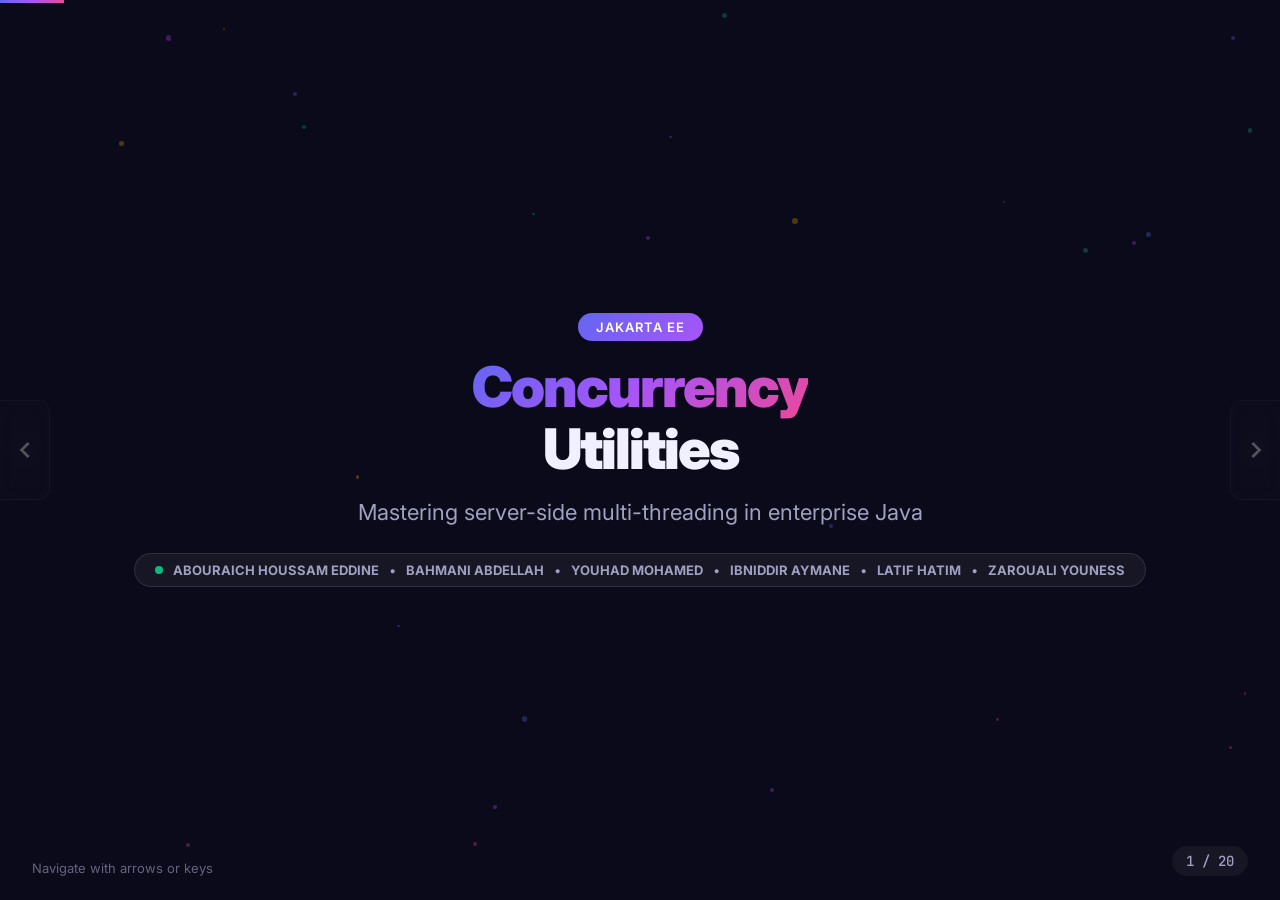
==== commit 1b1ba008: "Use case B" ====
--- a/src/main/webapp/presentation/index.html
+++ b/src/main/webapp/presentation/index.html
@@ -668,7 +668,7 @@
                         <select id="orderLoad" class="demo-input">
                             <option value="1">Small Batch (1 worker)</option>
                             <option value="3">Medium Batch (3 workers)</option>
-                            <option value="5">Heavy Batch (5 parallel workers)</option>
+                            <option value="4">Heavy Batch (4 parallel workers)</option>
                         </select>
                         <button class="order-btn" onclick="ecommerceDemo.placeOrder()">
                             Execute Batch
